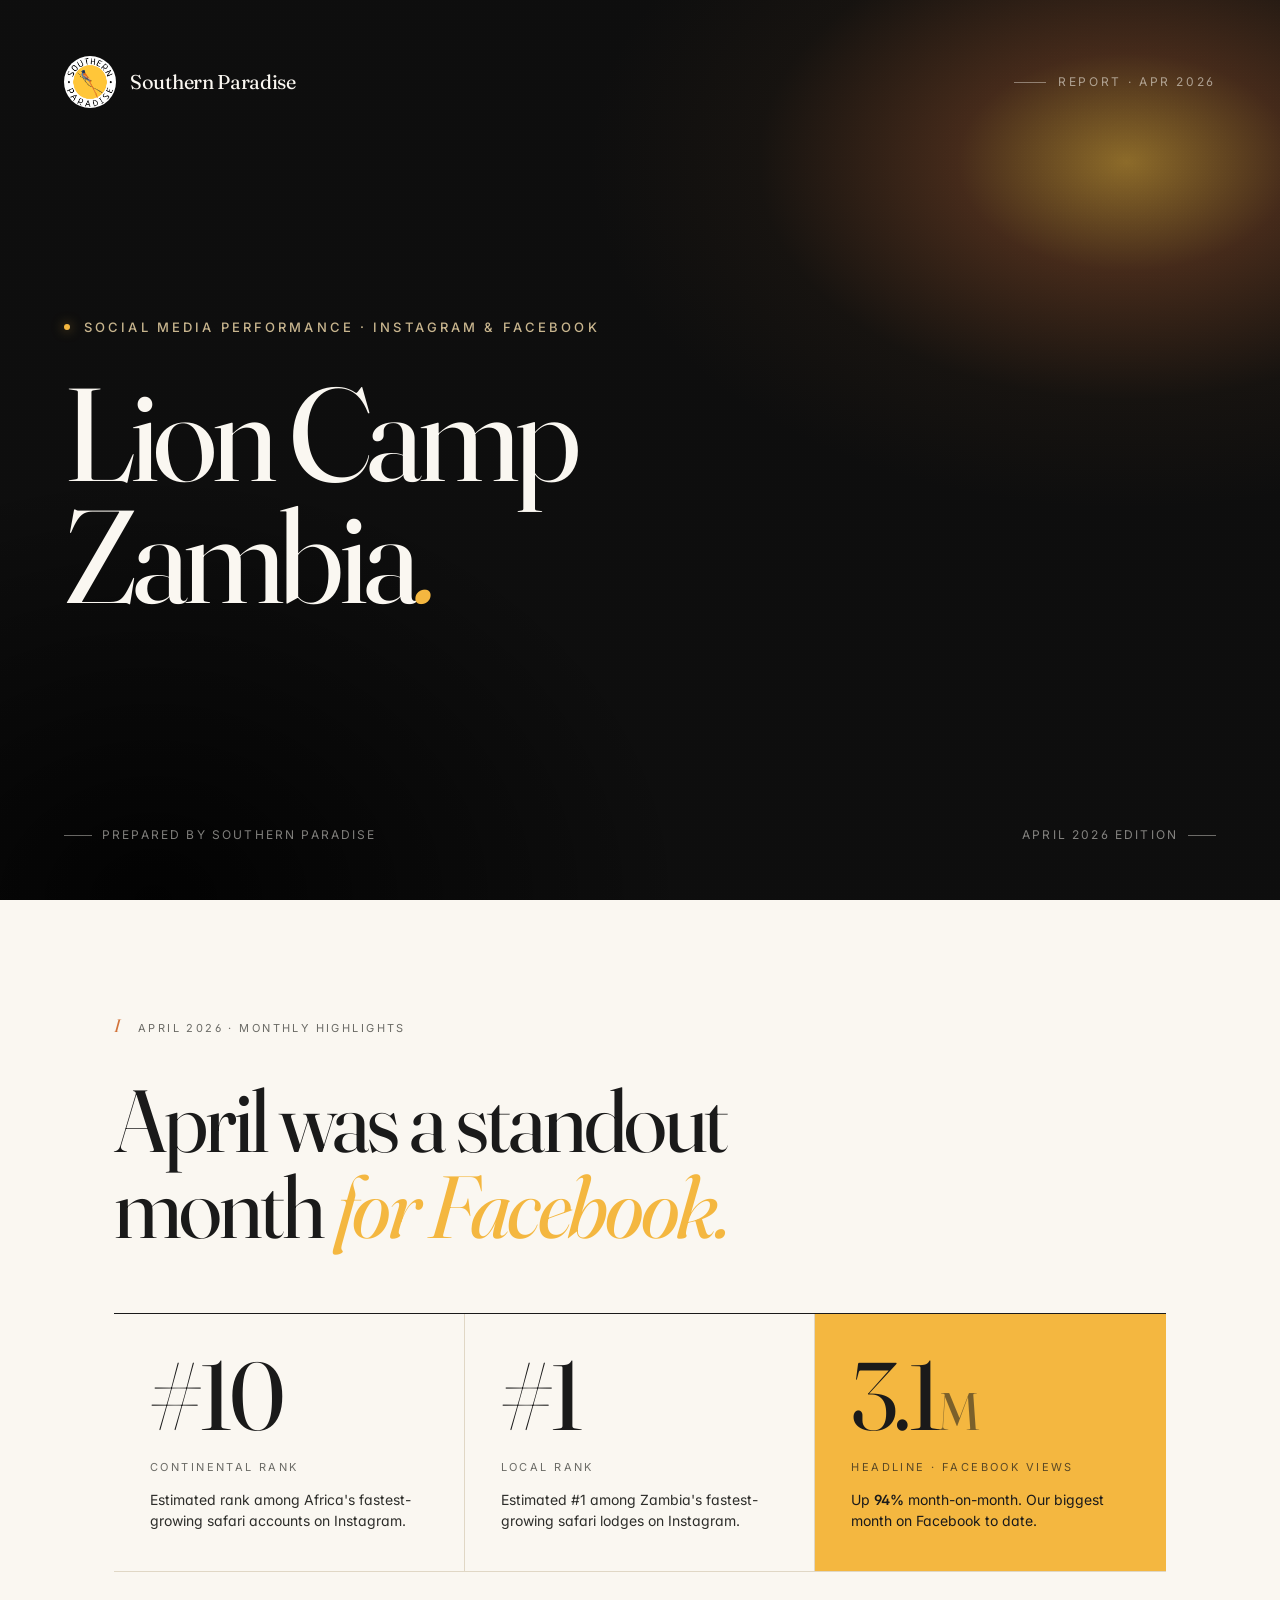
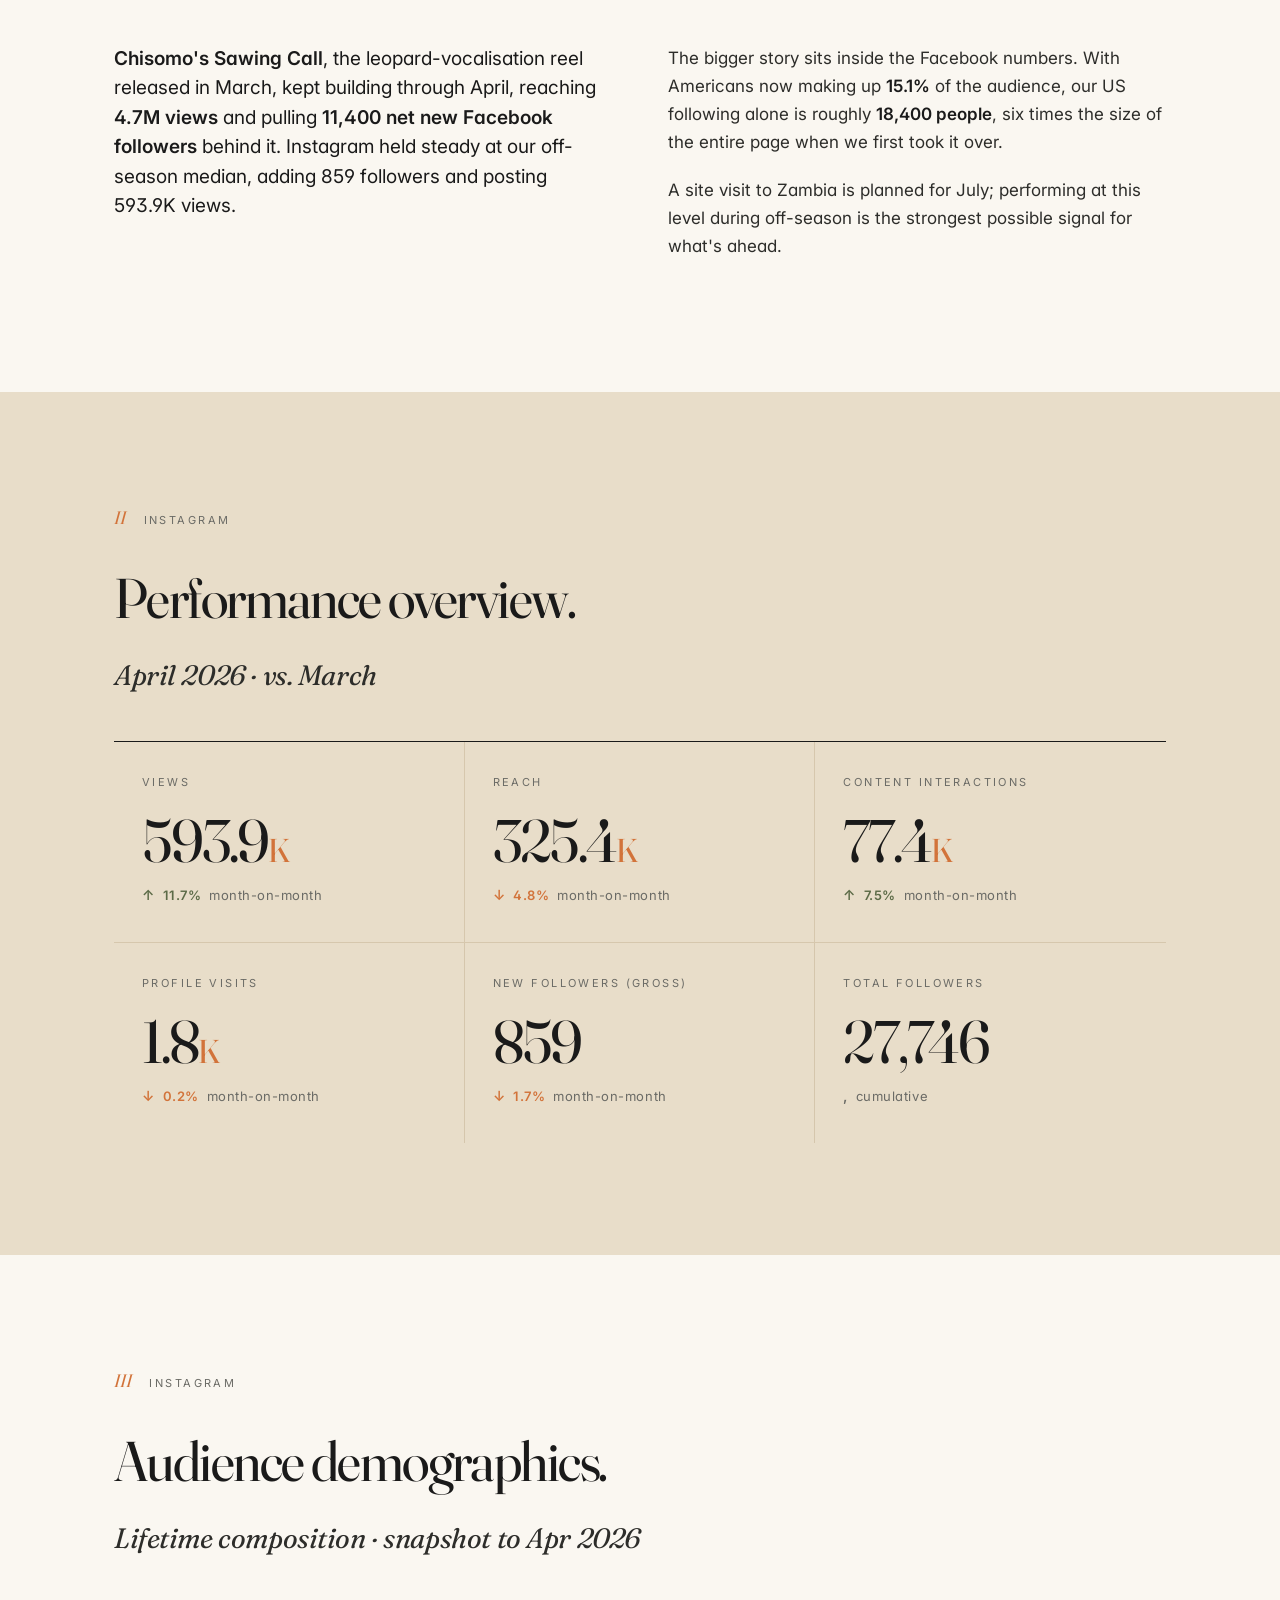
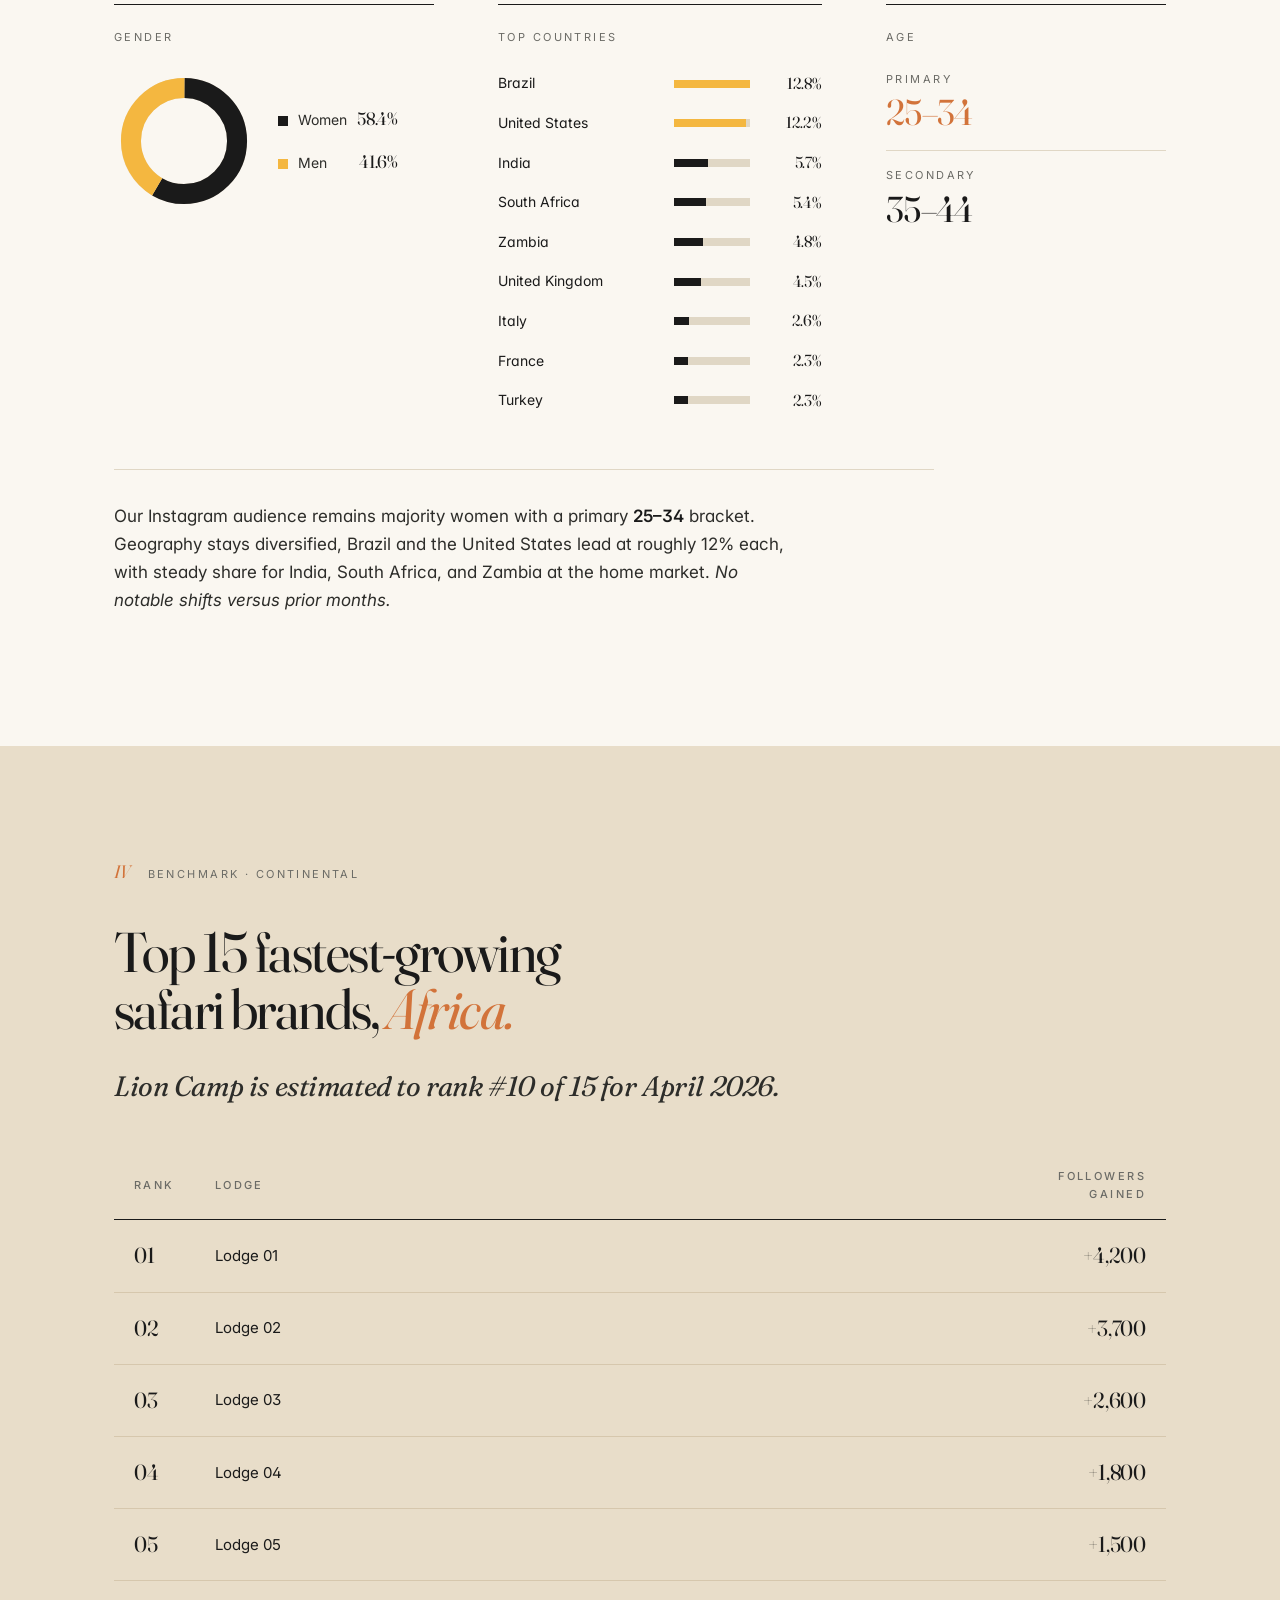
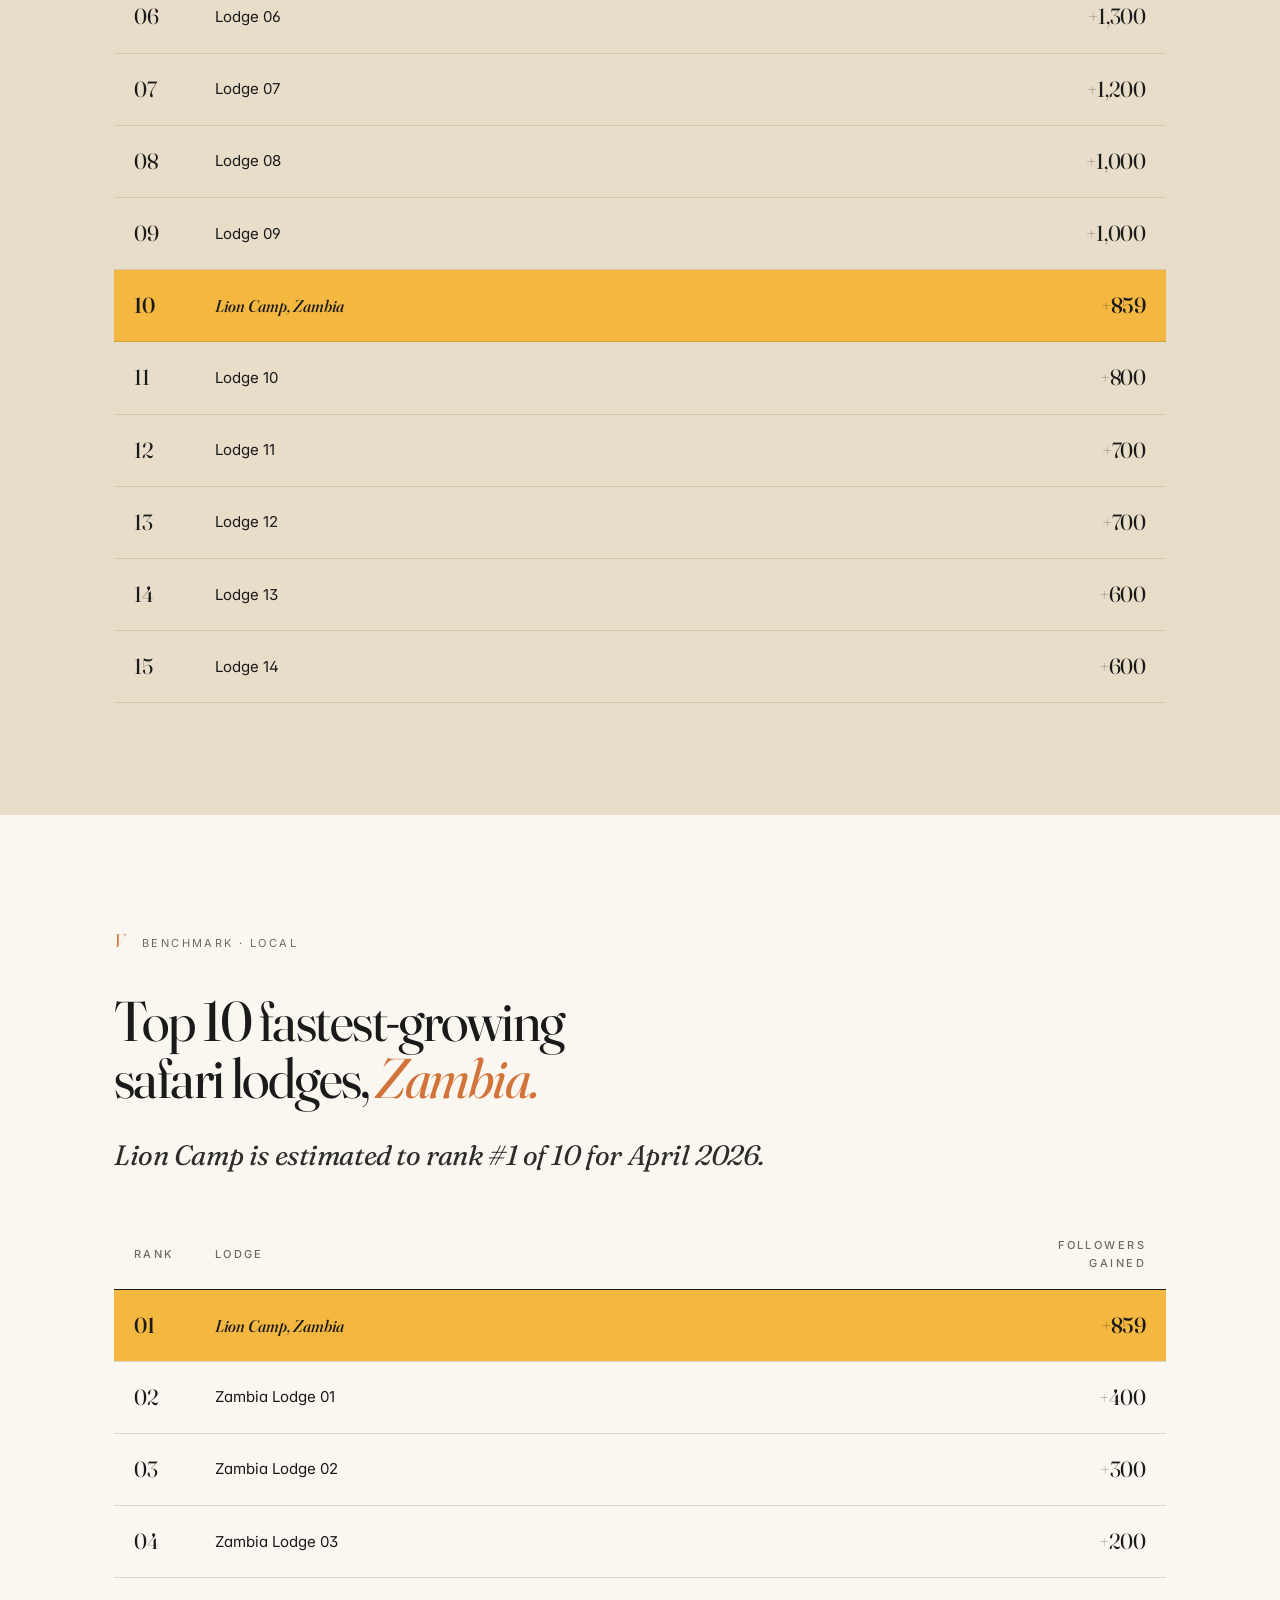
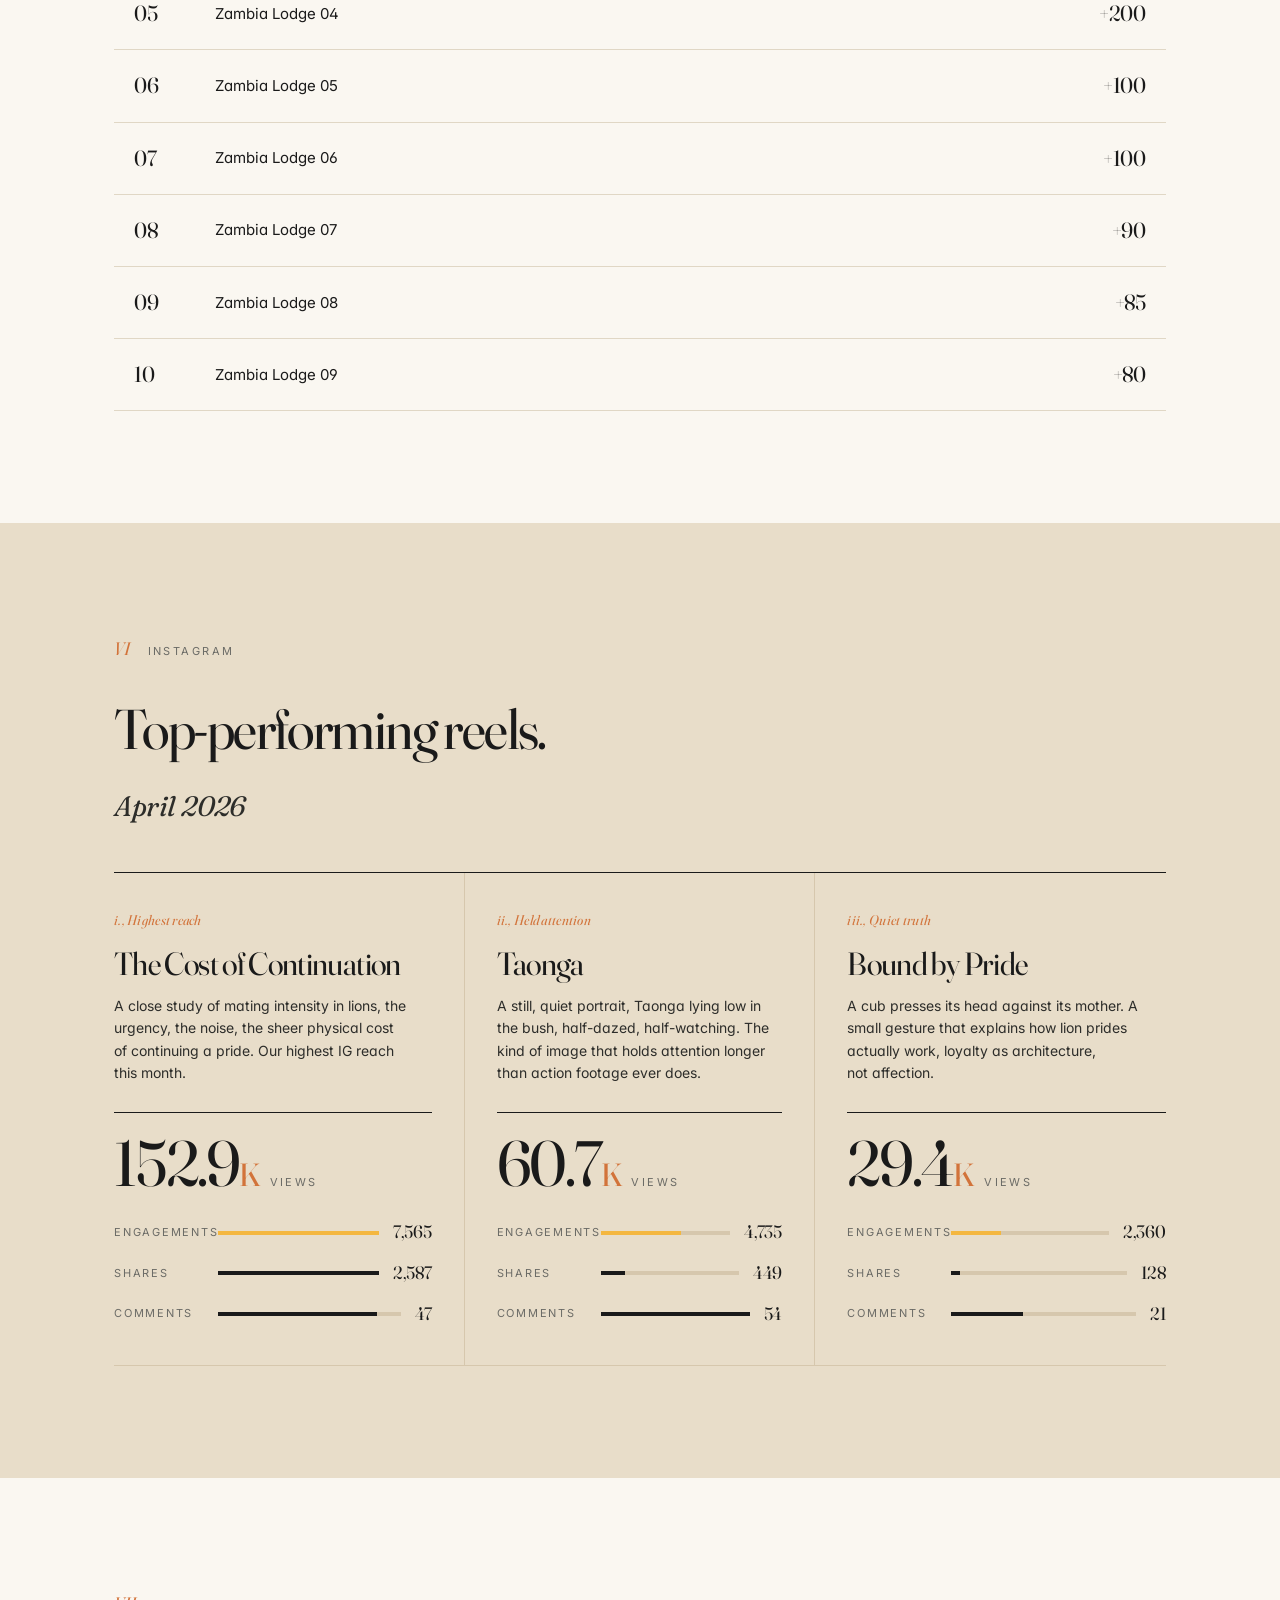
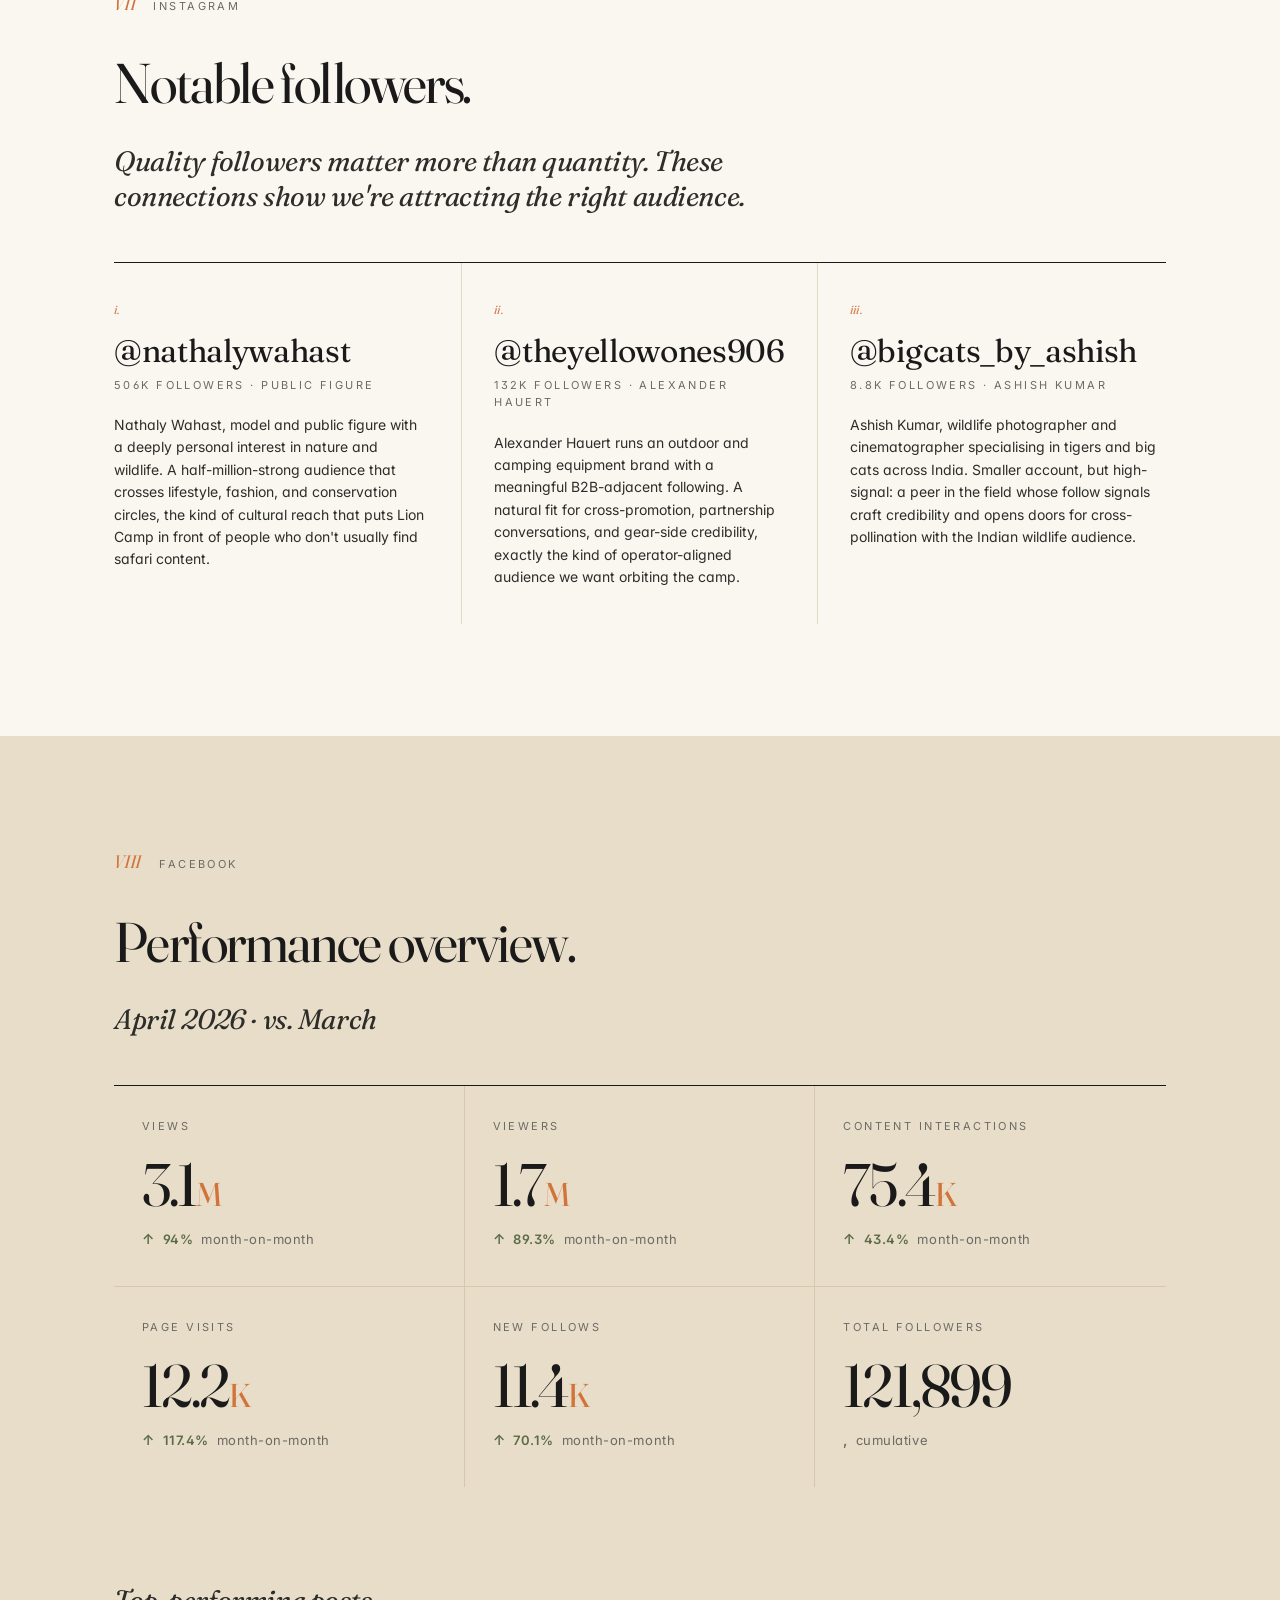
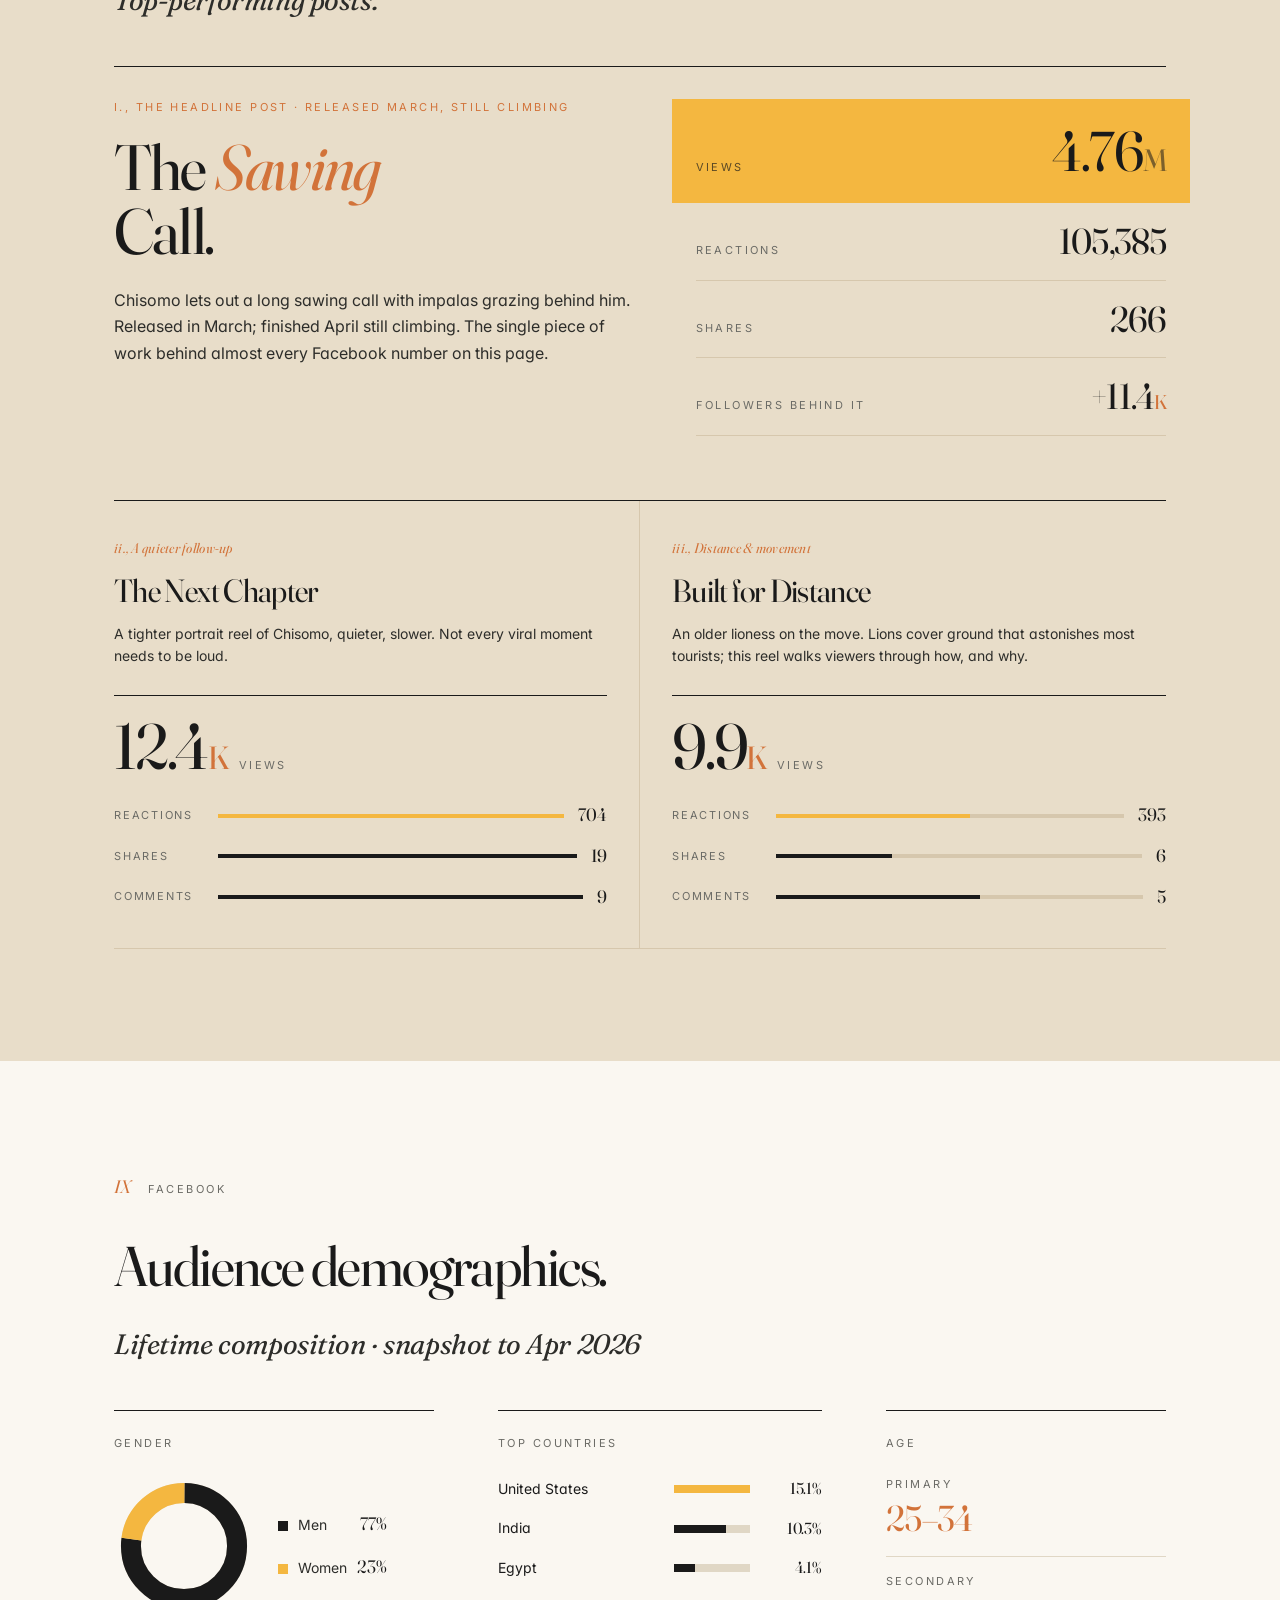
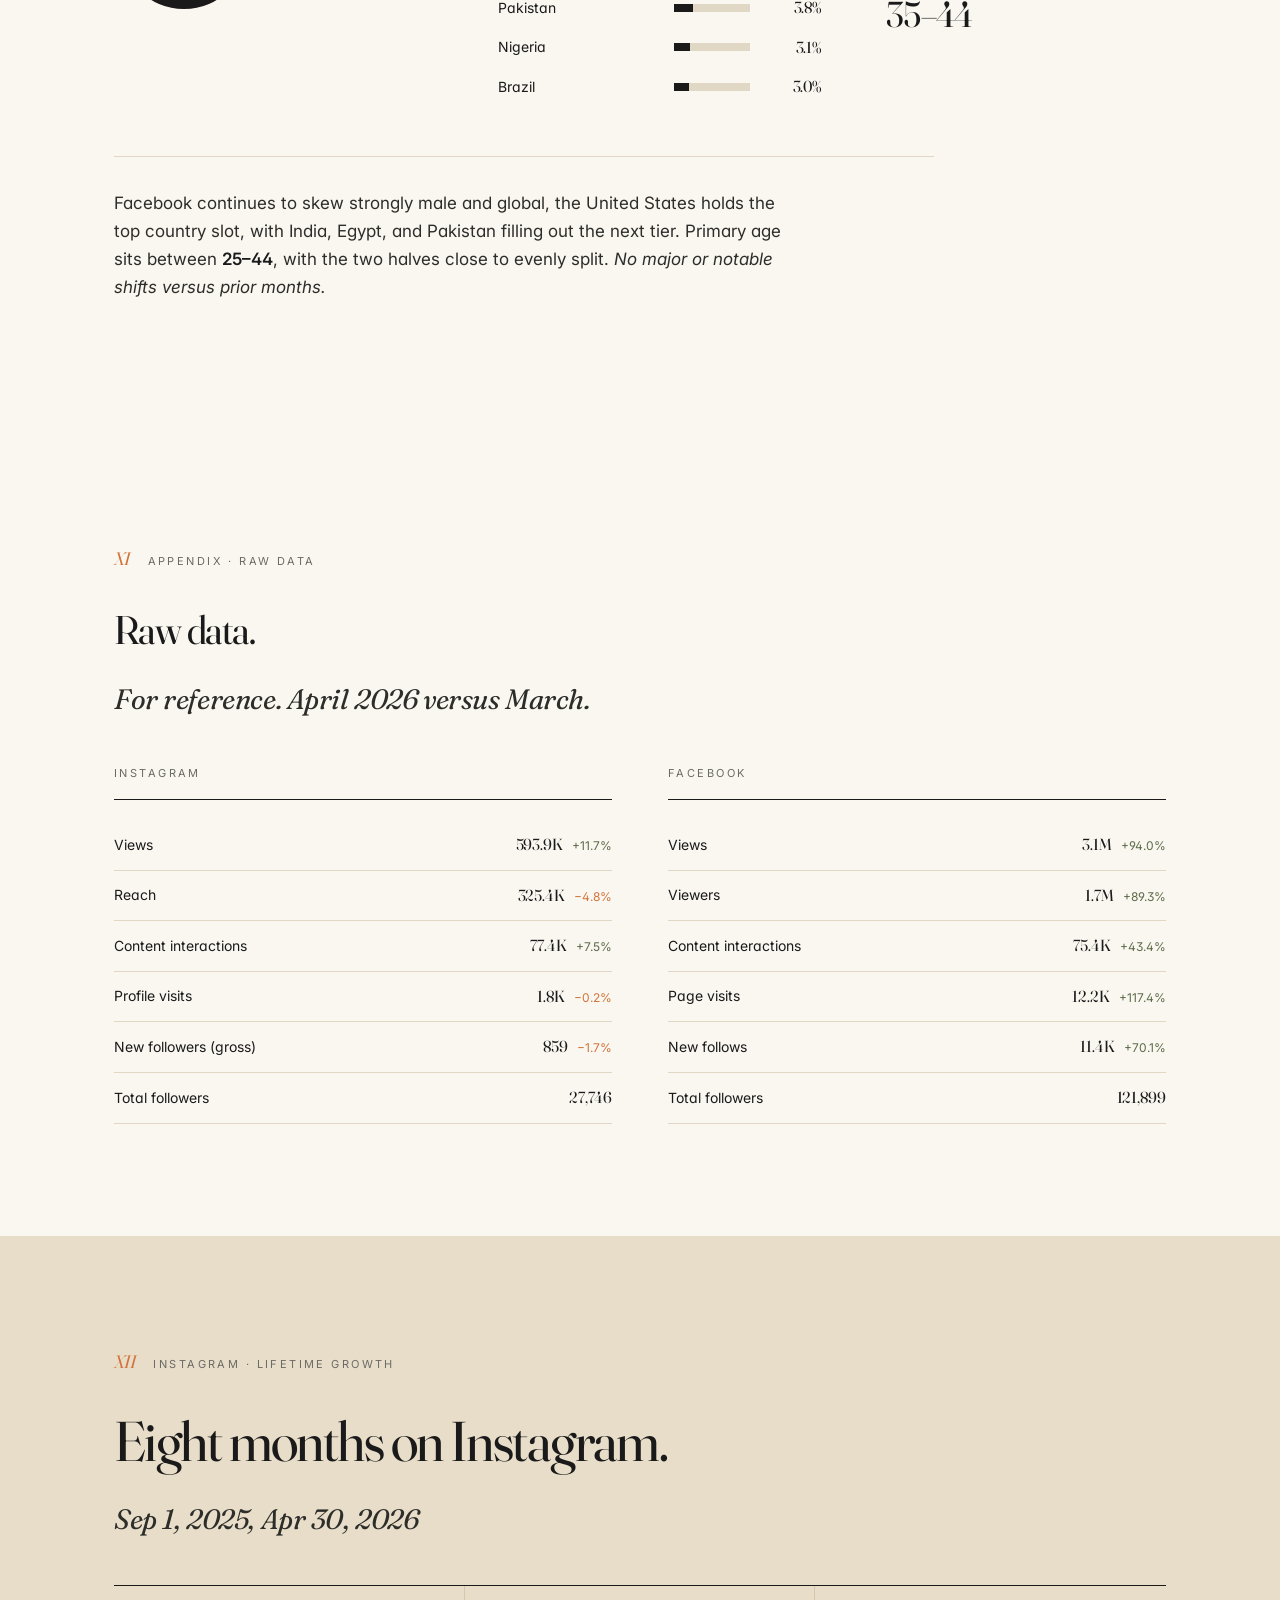
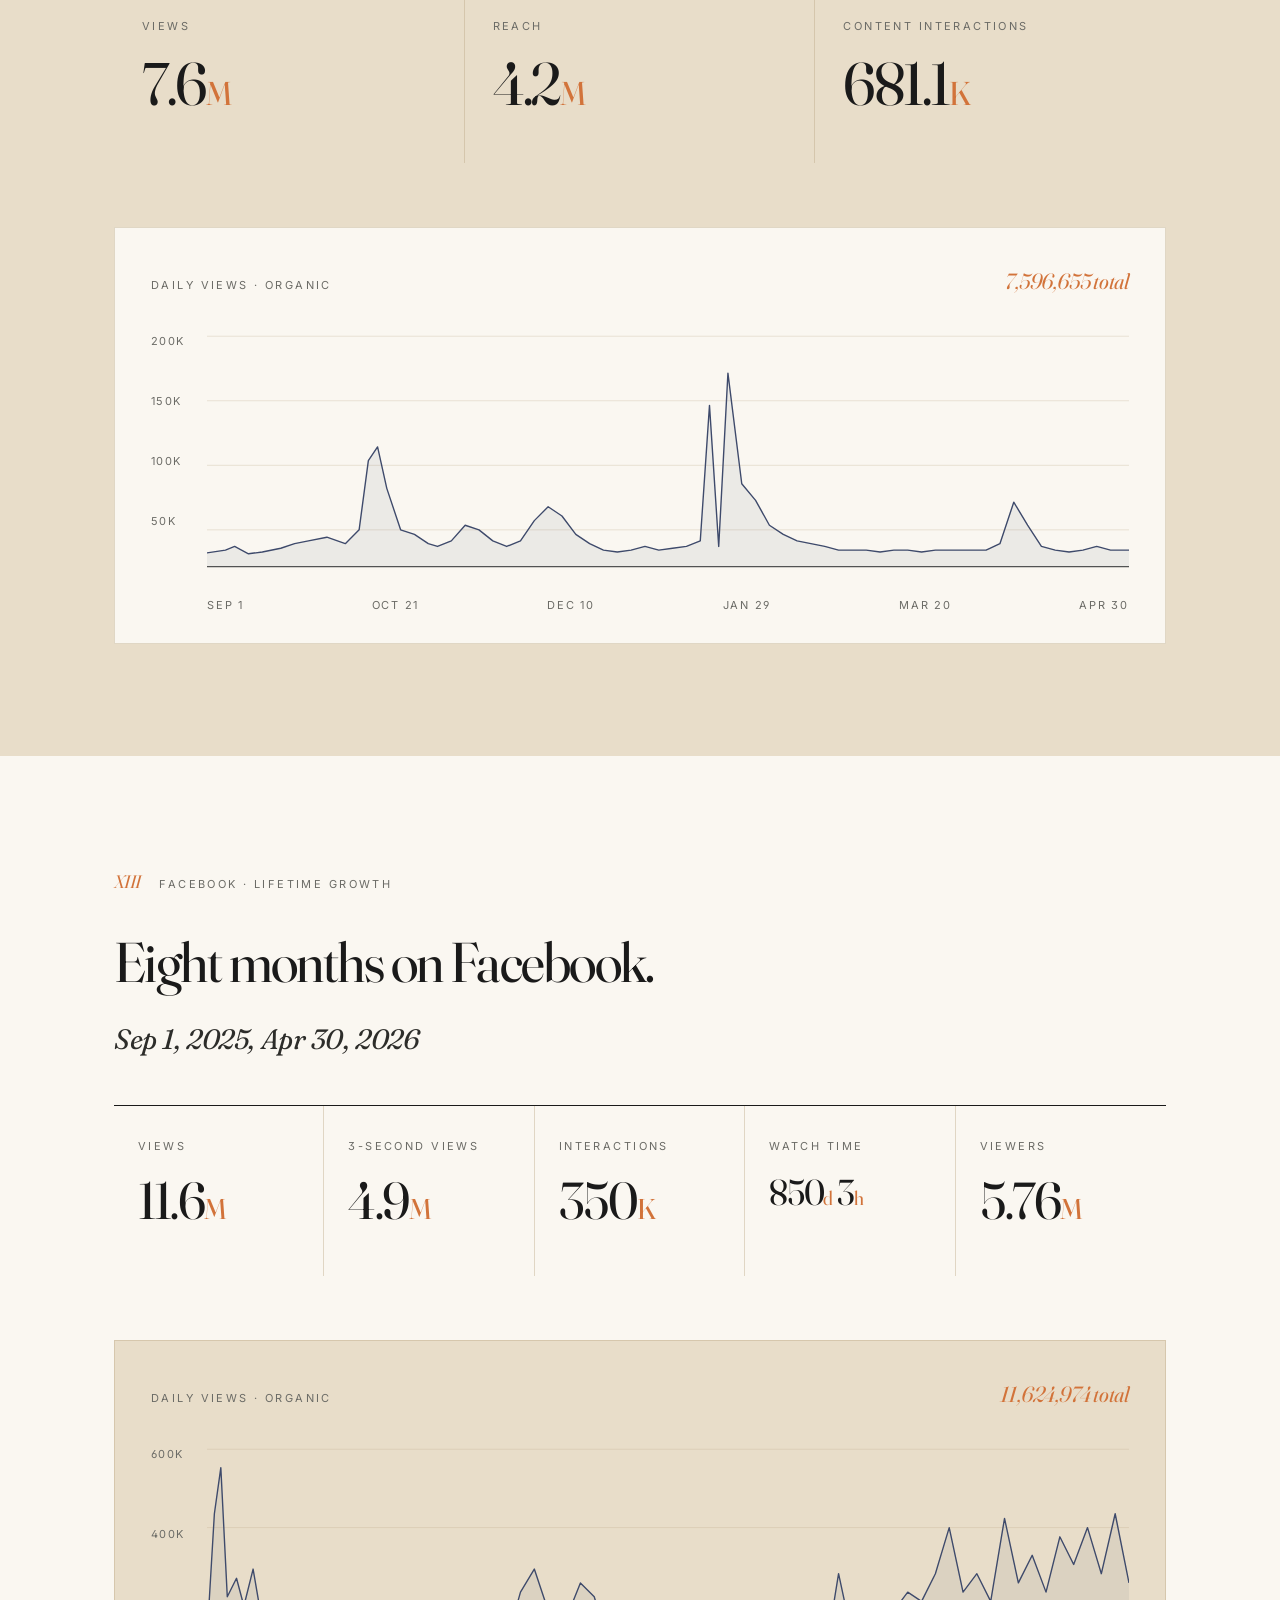
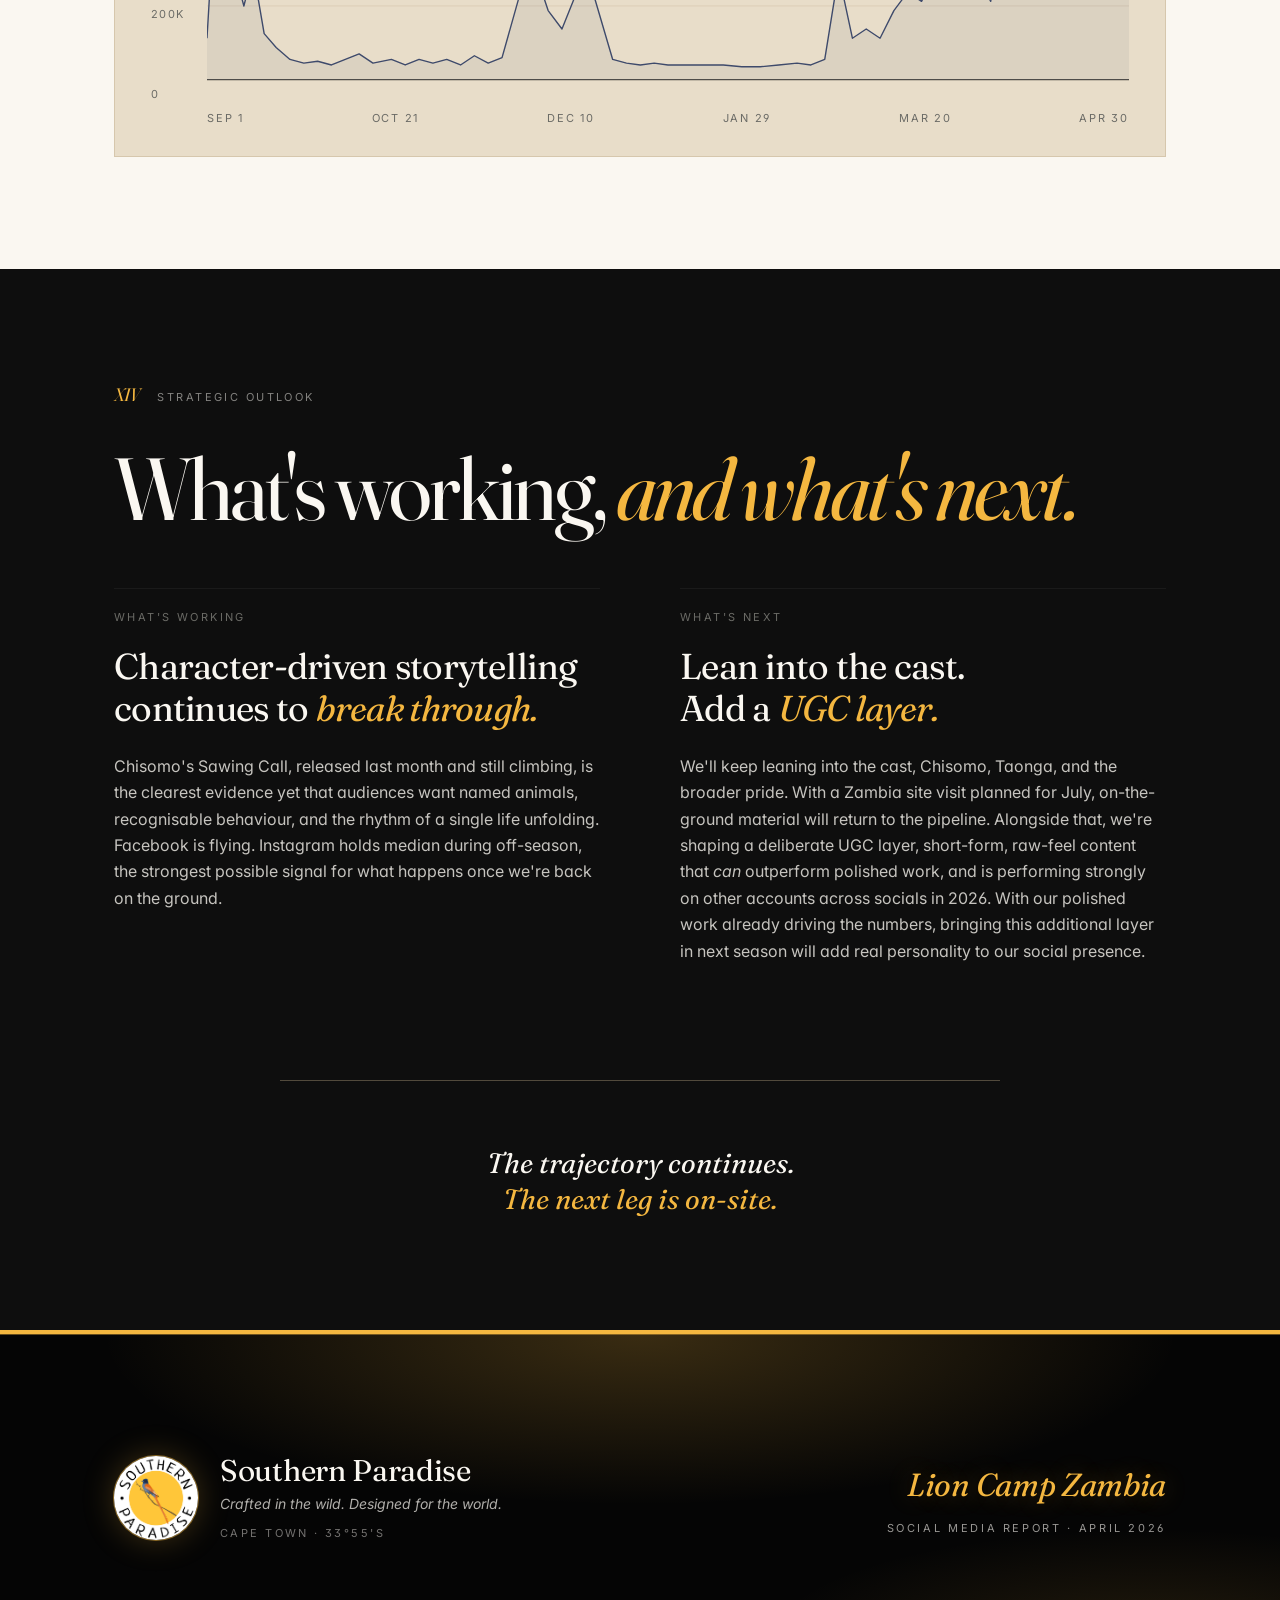
==== lion-camp/april-2026/index.html @ b829e48a "Add landing page and restructure for Vercel static deployment - New /index.html landing page using e" ====
<!DOCTYPE html>
<html lang="en">
<head>
<meta charset="utf-8" />
<meta name="viewport" content="width=device-width, initial-scale=1" />
<title>Lion Camp Zambia, April 2026 Social Media Report</title>
<link rel="stylesheet" href="colors_and_type.css" />
<style>
  /* ------------------------------------------------------------------
     Local report styles, extends colors_and_type.css
     ------------------------------------------------------------------ */
  html, body { background: var(--bone-white); }
  body {
    color: var(--fg);
    font-family: var(--sans-body);
    font-size: 16px;
    line-height: 1.6;
  }

  .report { width: 100%; }
  .section {
    width: 100%;
    padding: 112px 0;
    position: relative;
  }
  .section--bone { background: var(--bone-white); }
  .section--sand { background: var(--sand); }
  .section--dark {
    background: #0E0E0E;
    color: var(--bone-white);
  }
  .section--dark p,
  .section--dark .lede,
  .section--dark .stat-label,
  .section--dark .body-copy { color: rgba(250,247,241,0.78); }
  .section--dark h1, .section--dark h2, .section--dark h3, .section--dark h4 { color: var(--bone-white); }

  .container {
    max-width: 1180px;
    margin: 0 auto;
    padding: 0 64px;
  }
  .container--wide { max-width: 1340px; }
  .container--prose { max-width: 760px; }

  /* ---------- Eyebrow ---------- */
  .eyebrow-row {
    display: flex; align-items: center; gap: 14px;
    margin-bottom: 28px;
  }
  .eyebrow-row .dot {
    width: 6px; height: 6px; border-radius: 50%;
    background: var(--paradise-amber);
    box-shadow: 0 0 10px rgba(244,183,64,0.5);
    flex-shrink: 0;
  }
  .eyebrow-row .eyebrow {
    font-family: var(--sans-eyebrow);
    font-size: 12px; font-weight: 500;
    letter-spacing: 0.22em; text-transform: uppercase;
    color: var(--fg-muted);
  }
  .section--dark .eyebrow-row .eyebrow { color: #C8B58E; }
  .eyebrow-row .rule {
    flex: 1; height: 1px;
    background: var(--border-soft);
    max-width: 120px;
  }
  .section--dark .eyebrow-row .rule { background: rgba(250,247,241,0.18); }

  /* ---------- Headlines ---------- */
  h1.headline {
    font-family: var(--serif-display);
    font-size: 88px; line-height: 0.98;
    letter-spacing: -0.035em;
    font-weight: 400;
    font-variation-settings: "opsz" 144;
    margin: 0 0 32px;
    text-wrap: balance;
  }
  h1.headline em { font-style: italic; color: var(--paradise-amber); }

  h2.title {
    font-family: var(--serif-display);
    font-size: 56px; line-height: 1.02;
    letter-spacing: -0.028em;
    font-weight: 400;
    margin: 0 0 32px;
    text-wrap: balance;
    max-width: 920px;
  }
  h2.title em { font-style: italic; color: var(--bushveld-rust); }

  h3.subtitle {
    font-family: var(--serif-display);
    font-size: 28px; line-height: 1.25;
    letter-spacing: -0.015em;
    font-weight: 400;
    font-style: italic;
    color: var(--fg-soft);
    max-width: 720px;
    margin: 0 0 16px;
  }

  .lede {
    font-family: var(--sans-body);
    font-size: 19px; line-height: 1.55;
    color: var(--fg);
    max-width: 680px;
    margin: 0 0 24px;
    font-weight: 400;
  }
  .body-copy {
    font-size: 17px; line-height: 1.65;
    color: var(--fg-soft);
    max-width: 680px;
    margin: 0 0 20px;
  }
  .body-copy strong { color: var(--fg); font-weight: 600; }
  .section--dark .body-copy strong { color: var(--bone-white); }

  .meta-line {
    font-family: var(--sans-body);
    font-size: 13px;
    letter-spacing: 0.04em;
    color: var(--fg-muted);
    margin-bottom: 12px;
  }

  /* ============================================================
     CARD 1, COVER
     ============================================================ */
  .cover {
    min-height: 100vh;
    background: #0E0E0E;
    color: var(--bone-white);
    position: relative;
    overflow: hidden;
    display: flex; flex-direction: column;
    padding: 56px 64px;
  }
  .cover::before {
    content: ''; position: absolute; inset: 0;
    background:
      radial-gradient(ellipse 60% 55% at 88% 18%, rgba(244,183,64,0.55) 0%, rgba(210,115,58,0.28) 22%, rgba(94,61,31,0.10) 48%, rgba(14,14,14,0) 70%),
      radial-gradient(ellipse 70% 80% at 12% 100%, rgba(0,0,0,0.85) 0%, rgba(0,0,0,0) 60%);
    pointer-events: none;
  }
  .cover::after {
    content:''; position:absolute; inset:0;
    background-image: radial-gradient(rgba(255,255,255,0.035) 1px, transparent 1px);
    background-size: 3px 3px;
    mix-blend-mode: overlay;
    opacity: 0.5;
    pointer-events: none;
  }
  .cover > * { position: relative; z-index: 1; }
  .cover-top {
    display: flex; justify-content: space-between; align-items: center;
  }
  .logo-mark {
    display: flex; align-items: center; gap: 14px;
  }
  .logo-mark img {
    width: 52px; height: 52px; border-radius: 50%;
  }
  .logo-mark span {
    font-family: var(--serif-display);
    font-size: 20px; letter-spacing: -0.015em;
    color: var(--bone-white);
  }
  .cover-period {
    font-family: var(--sans-body);
    font-size: 12px; letter-spacing: 0.22em;
    text-transform: uppercase;
    color: rgba(250,247,241,0.55);
    display: flex; align-items: center; gap: 12px;
  }
  .cover-period .rule {
    width: 32px; height: 1px;
    background: rgba(250,247,241,0.4);
  }

  .cover-center {
    flex: 1;
    display: flex; flex-direction: column; justify-content: center;
    max-width: 1100px;
    margin-top: 48px;
  }
  .cover-eyebrow {
    font-family: var(--sans-eyebrow);
    font-size: 13px; font-weight: 500;
    letter-spacing: 0.24em; text-transform: uppercase;
    color: #C8B58E;
    display: flex; align-items: center; gap: 14px;
    margin-bottom: 36px;
  }
  .cover-eyebrow .dot {
    width: 6px; height: 6px; border-radius: 50%;
    background: var(--paradise-amber);
    box-shadow: 0 0 12px rgba(244,183,64,0.6);
  }
  .cover h1 {
    font-family: var(--serif-display);
    font-size: 132px; line-height: 0.92;
    letter-spacing: -0.04em;
    margin: 0; font-weight: 400;
    font-variation-settings: "opsz" 144;
    color: var(--bone-white);
  }
  .cover h1 em {
    font-style: italic; color: var(--paradise-amber);
  }
  .cover-tagline {
    font-family: var(--serif-display);
    font-style: italic;
    font-size: 26px;
    line-height: 1.35;
    color: rgba(250,247,241,0.78);
    margin-top: 36px;
    max-width: 720px;
    font-weight: 400;
  }
  .cover-bottom {
    display: flex; justify-content: space-between; align-items: flex-end;
    margin-top: 48px;
    font-family: var(--sans-body);
    font-size: 12px; letter-spacing: 0.18em;
    text-transform: uppercase;
    color: rgba(250,247,241,0.5);
  }
  .cover-bottom .rule {
    display:inline-block; width: 28px; height: 1px;
    background: rgba(250,247,241,0.4);
    margin-right: 10px; vertical-align: middle;
  }
  .cover-hero-note {
    position: absolute;
    right: 64px;
    bottom: 120px;
    max-width: 280px;
    font-family: var(--sans-body);
    font-size: 12px; letter-spacing: 0.04em;
    color: rgba(250,247,241,0.45);
    text-align: right;
    line-height: 1.5;
    z-index: 1;
  }
  .cover-hero-note .label {
    text-transform: uppercase; letter-spacing: 0.2em;
    font-size: 10px; color: rgba(244,183,64,0.85);
    display: block; margin-bottom: 6px;
  }

  /* ============================================================
     CARD 2, HIGHLIGHTS
     ============================================================ */
  .hl-grid {
    display: grid;
    grid-template-columns: repeat(3, 1fr);
    gap: 0;
    margin: 64px 0 72px;
    border-top: 1px solid var(--acacia-black);
    border-bottom: 1px solid var(--border-soft);
  }
  .hl-cell {
    padding: 36px 36px 40px;
    border-right: 1px solid var(--border-soft);
  }
  .hl-cell:last-child { border-right: 0; }
  .hl-cell.feature {
    background: var(--paradise-amber);
    color: var(--acacia-black);
  }
  .hl-cell .num {
    font-family: var(--serif-display);
    font-size: 96px; line-height: 0.95;
    letter-spacing: -0.04em;
    font-weight: 400;
    font-variation-settings: "opsz" 144;
    color: var(--acacia-black);
  }
  .hl-cell .num em {
    font-style: normal;
    font-size: 0.55em;
    color: var(--bushveld-rust);
  }
  .hl-cell.feature .num em { color: var(--acacia-black); opacity: 0.55; }
  .hl-cell .label {
    font-family: var(--sans-body);
    font-size: 11px;
    letter-spacing: 0.22em;
    text-transform: uppercase;
    color: var(--fg-muted);
    margin-top: 18px;
    margin-bottom: 12px;
  }
  .hl-cell.feature .label { color: rgba(26,26,26,0.7); }
  .hl-cell .desc {
    font-size: 14px;
    line-height: 1.5;
    color: var(--fg-soft);
    max-width: 280px;
    margin: 0;
  }
  .hl-cell.feature .desc { color: var(--acacia-black); }

  .narrative-grid {
    display: grid;
    grid-template-columns: 1fr 1fr;
    gap: 56px;
  }
  .narrative-grid .body-copy { max-width: 100%; }

  /* ============================================================
     METRIC CARDS (Cards 3 & 9)
     ============================================================ */
  .metric-grid {
    display: grid;
    grid-template-columns: repeat(3, 1fr);
    gap: 0;
    margin-top: 48px;
    border-top: 1px solid var(--acacia-black);
  }
  .metric-cell {
    padding: 32px 28px 36px;
    border-bottom: 1px solid var(--border-soft);
    border-right: 1px solid var(--border-soft);
  }
  .metric-cell:nth-child(3n) { border-right: 0; }
  .metric-cell:nth-last-child(-n+3) { border-bottom: 0; }
  .metric-label {
    font-family: var(--sans-body);
    font-size: 11px;
    letter-spacing: 0.22em;
    text-transform: uppercase;
    color: var(--fg-muted);
    margin-bottom: 18px;
  }
  .metric-value {
    font-family: var(--serif-display);
    font-size: 60px; line-height: 1;
    letter-spacing: -0.035em;
    font-weight: 400;
    font-variation-settings: "opsz" 144;
    color: var(--acacia-black);
    margin-bottom: 14px;
  }
  .metric-value em {
    font-style: normal;
    font-size: 0.55em;
    color: var(--bushveld-rust);
  }
  .metric-mom {
    font-family: var(--sans-body);
    font-size: 13px;
    letter-spacing: 0.04em;
    color: var(--fg-muted);
    display: flex; align-items: center; gap: 8px;
  }
  .metric-mom .arrow {
    font-family: var(--sans-body);
    font-size: 14px;
    font-weight: 600;
  }
  .metric-mom.up .arrow { color: var(--bushveld-green); }
  .metric-mom.down .arrow { color: var(--bushveld-rust); }
  .metric-mom.flat .arrow { color: var(--fg-muted); }
  .metric-mom strong { font-weight: 600; }
  .metric-mom.up strong { color: var(--bushveld-green); }
  .metric-mom.down strong { color: var(--bushveld-rust); }

  /* ============================================================
     DEMOGRAPHICS (Cards 4 & 10)
     ============================================================ */
  .demo-grid {
    display: grid;
    grid-template-columns: 320px 1fr 280px;
    gap: 64px;
    margin-top: 48px;
    align-items: start;
  }
  .demo-block {
    border-top: 1px solid var(--acacia-black);
    padding-top: 24px;
  }
  .demo-heading {
    font-family: var(--sans-body);
    font-size: 11px;
    letter-spacing: 0.22em;
    text-transform: uppercase;
    color: var(--fg-muted);
    margin-bottom: 24px;
  }

  /* Donut */
  .donut-wrap {
    display: flex; align-items: center; gap: 24px;
  }
  .donut {
    width: 140px; height: 140px;
    flex-shrink: 0;
  }
  .donut-legend {
    display: flex; flex-direction: column; gap: 14px;
    font-family: var(--sans-body);
    font-size: 14px;
  }
  .donut-legend .item {
    display: flex; align-items: baseline; gap: 10px;
  }
  .donut-legend .swatch {
    width: 10px; height: 10px;
    flex-shrink: 0;
    transform: translateY(1px);
  }
  .donut-legend .name {
    color: var(--fg-soft);
    flex: 1;
  }
  .donut-legend .pct {
    font-family: var(--serif-display);
    font-size: 18px;
    font-variation-settings: "opsz" 100;
    color: var(--acacia-black);
    letter-spacing: -0.01em;
  }

  /* Country bars */
  .bar-list {
    display: flex; flex-direction: column;
    gap: 14px;
  }
  .bar-row {
    display: grid;
    grid-template-columns: 160px 1fr 56px;
    gap: 16px;
    align-items: center;
    font-family: var(--sans-body);
    font-size: 14px;
  }
  .bar-row .country { color: var(--fg); }
  .bar-row .bar-track {
    height: 8px;
    background: var(--border-soft);
    position: relative;
  }
  .bar-row .bar-fill {
    height: 100%;
    background: var(--acacia-black);
  }
  .bar-row .bar-fill.amber { background: var(--paradise-amber); }
  .bar-row .pct {
    text-align: right;
    font-family: var(--serif-display);
    font-size: 16px;
    font-variation-settings: "opsz" 100;
    letter-spacing: -0.01em;
    color: var(--acacia-black);
  }

  /* Age callout */
  .age-callout {
    display: flex; flex-direction: column; gap: 20px;
  }
  .age-row {
    border-top: 1px solid var(--border-soft);
    padding-top: 16px;
  }
  .age-row:first-child { border-top: 0; padding-top: 0; }
  .age-row .label {
    font-family: var(--sans-body);
    font-size: 11px;
    letter-spacing: 0.22em;
    text-transform: uppercase;
    color: var(--fg-muted);
    margin-bottom: 6px;
  }
  .age-row .range {
    font-family: var(--serif-display);
    font-size: 36px; line-height: 1;
    letter-spacing: -0.02em;
    color: var(--acacia-black);
    font-variation-settings: "opsz" 144;
  }
  .age-row.primary .range { color: var(--bushveld-rust); }

  .demo-narrative {
    margin-top: 56px;
    border-top: 1px solid var(--border-soft);
    padding-top: 32px;
    max-width: 820px;
  }

  /* ============================================================
     BENCHMARK TABLES (Cards 5 & 6)
     ============================================================ */
  .bench-table {
    width: 100%;
    border-collapse: collapse;
    margin-top: 48px;
    font-family: var(--sans-body);
    font-size: 15px;
  }
  .bench-table thead th {
    text-align: left;
    font-family: var(--sans-body);
    font-size: 11px;
    font-weight: 500;
    letter-spacing: 0.22em;
    text-transform: uppercase;
    color: var(--fg-muted);
    padding: 16px 20px;
    border-bottom: 1px solid var(--acacia-black);
  }
  .bench-table thead th.right { text-align: right; }
  .bench-table tbody td {
    padding: 18px 20px;
    border-bottom: 1px solid var(--border-soft);
    color: var(--fg-soft);
    vertical-align: middle;
  }
  .bench-table .rank {
    font-family: var(--serif-display);
    font-size: 22px;
    font-variation-settings: "opsz" 100;
    letter-spacing: -0.01em;
    color: var(--acacia-black);
    width: 60px;
  }
  .bench-table .lodge {
    color: var(--fg);
    font-weight: 400;
  }
  .bench-table .gain {
    text-align: right;
    font-family: var(--serif-display);
    font-size: 22px;
    font-variation-settings: "opsz" 100;
    letter-spacing: -0.01em;
    color: var(--acacia-black);
    width: 180px;
  }
  .bench-table tr.highlight {
    background: var(--paradise-amber);
  }
  .bench-table tr.highlight td {
    color: var(--acacia-black);
    border-bottom-color: rgba(26,26,26,0.15);
  }
  .bench-table tr.highlight .rank,
  .bench-table tr.highlight .lodge,
  .bench-table tr.highlight .gain {
    color: var(--acacia-black);
    font-weight: 500;
  }
  .bench-table tr.highlight .lodge {
    font-family: var(--serif-display);
    font-size: 17px;
    font-style: italic;
    font-variation-settings: "opsz" 100;
  }

  /* ============================================================
     TOP REELS / POSTS (Cards 7 & 9), data-forward, no thumbnails
     ============================================================ */
  .reels-grid {
    display: grid;
    grid-template-columns: repeat(3, 1fr);
    gap: 0;
    margin-top: 48px;
    border-top: 1px solid var(--acacia-black);
  }
  .reel-card {
    display: flex; flex-direction: column;
    padding: 36px 32px 36px 0;
    border-right: 1px solid var(--border-soft);
    border-bottom: 1px solid var(--border-soft);
  }
  .reel-card:not(:first-child) { padding-left: 32px; }
  .reel-card:last-child { border-right: 0; padding-right: 0; }
  .reel-rank-num {
    font-family: var(--serif-display);
    font-style: italic;
    font-size: 14px;
    color: var(--bushveld-rust);
    letter-spacing: 0.02em;
    margin-bottom: 14px;
    font-variation-settings: "opsz" 100;
  }
  .reel-title {
    font-family: var(--serif-display);
    font-size: 32px;
    line-height: 1.1;
    letter-spacing: -0.02em;
    margin: 0 0 14px;
    color: var(--acacia-black);
    font-weight: 400;
    font-variation-settings: "opsz" 144;
  }
  .reel-desc {
    font-size: 14px;
    line-height: 1.6;
    color: var(--fg-soft);
    margin: 0 0 28px;
    max-width: none;
  }
  /* Hero stat, the views number */
  .reel-hero {
    display: flex; align-items: baseline; gap: 12px;
    border-top: 1px solid var(--acacia-black);
    padding-top: 20px;
    margin-bottom: 24px;
  }
  .reel-hero .v {
    font-family: var(--serif-display);
    font-size: 64px;
    line-height: 0.95;
    letter-spacing: -0.035em;
    color: var(--acacia-black);
    font-variation-settings: "opsz" 144;
    font-weight: 400;
  }
  .reel-hero .v em {
    font-style: normal;
    font-size: 0.5em;
    color: var(--bushveld-rust);
  }
  .reel-hero .l {
    font-family: var(--sans-body);
    font-size: 11px;
    letter-spacing: 0.22em;
    text-transform: uppercase;
    color: var(--fg-muted);
  }
  /* Bar list, engagements / shares / comments as proportional bars */
  .reel-bars {
    display: flex; flex-direction: column; gap: 12px;
    margin-top: auto;
  }
  .reel-bar {
    display: grid;
    grid-template-columns: 90px 1fr auto;
    align-items: center;
    gap: 14px;
    font-family: var(--sans-body);
    font-size: 11px;
    letter-spacing: 0.16em;
    text-transform: uppercase;
  }
  .reel-bar .label { color: var(--fg-muted); }
  .reel-bar .track {
    height: 4px;
    background: var(--border-soft);
    position: relative;
  }
  .reel-bar .fill {
    height: 100%;
    background: var(--acacia-black);
  }
  .reel-bar.accent .fill { background: var(--paradise-amber); }
  .reel-bar .num {
    font-family: var(--serif-display);
    font-size: 18px;
    color: var(--acacia-black);
    font-variation-settings: "opsz" 100;
    letter-spacing: -0.005em;
    text-transform: none;
    font-weight: 400;
  }

  /* Featured post, single full-width data card (no thumb) */
  .reel-feature-data {
    margin-top: 48px;
    margin-bottom: 64px;
    border-top: 1px solid var(--acacia-black);
    padding-top: 32px;
    display: grid;
    grid-template-columns: 1.1fr 1fr;
    gap: 64px;
    align-items: start;
  }
  .reel-feature-data .feature-eyebrow {
    font-family: var(--sans-body);
    font-size: 11px;
    letter-spacing: 0.22em;
    text-transform: uppercase;
    color: var(--bushveld-rust);
    margin-bottom: 18px;
  }
  .reel-feature-data h3 {
    font-family: var(--serif-display);
    font-size: 64px;
    line-height: 1;
    letter-spacing: -0.03em;
    color: var(--acacia-black);
    margin: 0 0 24px;
    font-weight: 400;
    font-variation-settings: "opsz" 144;
  }
  .reel-feature-data h3 em { font-style: italic; color: var(--bushveld-rust); }
  .reel-feature-data .feature-body p { max-width: 540px; font-size: 16px; }

  /* Featured stats column, large vertical hierarchy */
  .feature-data-col {
    display: flex; flex-direction: column; gap: 0;
  }
  .feature-data-row {
    display: grid;
    grid-template-columns: 1fr auto;
    align-items: baseline;
    gap: 24px;
    padding: 20px 0;
    border-bottom: 1px solid var(--border-soft);
  }
  .feature-data-row:first-child { padding-top: 0; }
  .feature-data-row.hero {
    background: var(--paradise-amber);
    margin: 0 -24px;
    padding: 24px 24px;
    border: 0;
  }
  .feature-data-row .l {
    font-family: var(--sans-body);
    font-size: 11px;
    letter-spacing: 0.22em;
    text-transform: uppercase;
    color: var(--fg-muted);
  }
  .feature-data-row.hero .l { color: rgba(26,26,26,0.7); }
  .feature-data-row .v {
    font-family: var(--serif-display);
    font-size: 36px;
    line-height: 1;
    letter-spacing: -0.025em;
    color: var(--acacia-black);
    font-variation-settings: "opsz" 144;
    font-weight: 400;
  }
  .feature-data-row.hero .v {
    font-size: 56px;
    color: var(--acacia-black);
  }
  .feature-data-row .v em {
    font-style: normal;
    font-size: 0.55em;
    color: var(--bushveld-rust);
  }
  .feature-data-row.hero .v em { color: rgba(26,26,26,0.55); }

  /* (legacy reel-feature class, repurposed below as needed) */

  /* ============================================================
     NOTABLE FOLLOWERS (Card 8)
     ============================================================ */
  .notable-grid {
    display: grid;
    grid-template-columns: repeat(3, 1fr);
    gap: 0;
    margin-top: 48px;
    border-top: 1px solid var(--acacia-black);
  }
  .notable-cell {
    padding: 36px 32px 36px 0;
    border-right: 1px solid var(--border-soft);
    padding-right: 32px;
  }
  .notable-cell:not(:first-child) { padding-left: 32px; }
  .notable-cell:last-child { border-right: 0; padding-right: 0; }
  .notable-num {
    font-family: var(--serif-display);
    font-size: 13px;
    font-style: italic;
    font-variation-settings: "opsz" 100;
    color: var(--bushveld-rust);
    letter-spacing: 0.02em;
    margin-bottom: 14px;
  }
  .notable-handle {
    font-family: var(--serif-display);
    font-size: 32px;
    line-height: 1.1;
    color: var(--acacia-black);
    margin-bottom: 8px;
    letter-spacing: -0.01em;
    font-weight: 400;
  }
  .notable-followers {
    font-family: var(--sans-body);
    font-size: 11px;
    letter-spacing: 0.22em;
    text-transform: uppercase;
    color: var(--fg-muted);
    margin-bottom: 20px;
  }
  .notable-note {
    font-size: 14px;
    line-height: 1.6;
    color: var(--fg-soft);
    margin: 0;
  }
  .notable-placeholder-bar {
    display: inline-block;
    background: var(--border-soft);
    height: 12px;
    border-radius: 1px;
    vertical-align: middle;
  }
  .notable-cell.placeholder .notable-handle,
  .notable-cell.placeholder .notable-followers,
  .notable-cell.placeholder .notable-note {
    color: var(--stone);
    opacity: 0.55;
  }
  .notable-footnote {
    margin-top: 32px;
    font-family: var(--sans-body);
    font-size: 12px;
    letter-spacing: 0.04em;
    color: var(--fg-muted);
    font-style: italic;
  }

  /* ============================================================
     STRATEGIC OUTLOOK (Card 11)
     ============================================================ */
  .outlook-grid {
    display: grid;
    grid-template-columns: 1fr 1fr;
    gap: 80px;
    margin-top: 56px;
  }
  .outlook-block .outlook-label {
    font-family: var(--sans-body);
    font-size: 11px;
    letter-spacing: 0.22em;
    text-transform: uppercase;
    color: var(--fg-muted);
    margin-bottom: 20px;
    border-top: 1px solid var(--acacia-black);
    padding-top: 20px;
  }
  .outlook-block h4 {
    font-family: var(--serif-display);
    font-size: 36px;
    line-height: 1.15;
    margin: 0 0 24px;
    letter-spacing: -0.02em;
    color: var(--bone-white);
    font-weight: 400;
  }
  .section--dark .outlook-block h4 { color: var(--bone-white); }
  .outlook-block h4 em { font-style: italic; color: var(--paradise-amber); }
  .outlook-close { color: var(--bone-white); }
  .section--dark .outlook-close { color: var(--bone-white); }
  .section--dark .outlook-close em { color: var(--paradise-amber); font-style: italic; }
  .outlook-block .body-copy { font-size: 16px; max-width: 100%; }
  .outlook-close {
    font-family: var(--serif-display);
    font-style: italic;
    font-size: 28px;
    line-height: 1.3;
    color: var(--acacia-black);
    text-align: center;
    margin: 96px auto 0;
    max-width: 720px;
    padding-top: 64px;
    border-top: 1px solid var(--border-soft);
    font-weight: 400;
  }
  .outlook-close em { color: var(--paradise-amber); font-style: normal; }

  /* ============================================================
     APPENDIX
     ============================================================ */
  .appendix-grid {
    display: grid;
    grid-template-columns: 1fr 1fr;
    gap: 56px;
    margin-top: 48px;
  }
  .appendix-block .appendix-label {
    font-family: var(--sans-body);
    font-size: 11px;
    letter-spacing: 0.22em;
    text-transform: uppercase;
    color: var(--fg-muted);
    margin-bottom: 20px;
    padding-bottom: 16px;
    border-bottom: 1px solid var(--acacia-black);
  }
  .appendix-table {
    width: 100%;
    border-collapse: collapse;
    font-family: var(--sans-body);
    font-size: 14px;
  }
  .appendix-table td {
    padding: 12px 0;
    border-bottom: 1px solid var(--border-soft);
    color: var(--fg-soft);
  }
  .appendix-table td:first-child { color: var(--fg); }
  .appendix-table td:last-child {
    text-align: right;
    font-family: var(--serif-display);
    font-variation-settings: "opsz" 100;
    color: var(--acacia-black);
    font-size: 16px;
    letter-spacing: -0.005em;
  }
  .appendix-table .mom {
    font-family: var(--sans-body);
    font-size: 12px;
    color: var(--fg-muted);
    margin-left: 6px;
    font-variation-settings: normal;
    letter-spacing: 0;
  }
  .appendix-table .mom.up { color: var(--bushveld-green); }
  .appendix-table .mom.down { color: var(--bushveld-rust); }

  /* ============================================================
     FOOTER
     ============================================================ */
  .report-footer {
    background: #050505;
    color: rgba(250,247,241,0.85);
    padding: 120px 0 96px;
    position: relative;
    border-top: 4px solid var(--paradise-amber);
    box-shadow: inset 0 1px 0 rgba(244,183,64,0.4);
  }
  .report-footer::before {
    content: ''; position: absolute; inset: 0;
    background:
      radial-gradient(ellipse 60% 80% at 50% 0%, rgba(244,183,64,0.22) 0%, rgba(5,5,5,0) 70%),
      radial-gradient(ellipse 50% 60% at 90% 100%, rgba(244,183,64,0.12) 0%, rgba(5,5,5,0) 60%);
    pointer-events: none;
  }
  .report-footer .container {
    position: relative;
    display: flex; justify-content: space-between; align-items: center;
    flex-wrap: wrap;
    gap: 32px;
  }
  .footer-mark { display: flex; align-items: center; gap: 22px; }
  .footer-mark img {
    width: 84px; height: 84px; border-radius: 50%;
    box-shadow: 0 0 0 1px rgba(244,183,64,0.5), 0 0 32px rgba(244,183,64,0.25);
  }
  .footer-mark .name {
    font-family: var(--serif-display);
    font-size: 30px;
    line-height: 1.1;
    color: var(--bone-white);
    margin-bottom: 6px;
    letter-spacing: -0.01em;
  }
  .footer-mark .tag {
    font-family: var(--sans-body);
    font-style: italic;
    font-size: 14px;
    color: rgba(250,247,241,0.7);
  }
  .footer-period {
    font-family: var(--sans-body);
    font-size: 11px;
    letter-spacing: 0.24em;
    text-transform: uppercase;
    color: rgba(250,247,241,0.6);
    text-align: right;
  }
  .footer-period .big {
    display: block;
    font-family: var(--serif-display);
    font-style: italic;
    font-size: 32px;
    letter-spacing: -0.01em;
    color: var(--paradise-amber);
    text-transform: none;
    margin-bottom: 10px;
    text-shadow: 0 0 24px rgba(244,183,64,0.3);
  }

  /* ============================================================
     SECTION DIVIDER (rule + chapter mark)
     ============================================================ */
  .chapter-mark {
    display: flex; align-items: baseline; gap: 18px;
    font-family: var(--sans-body);
    font-size: 11px; letter-spacing: 0.22em;
    text-transform: uppercase;
    color: var(--fg-muted);
    margin-bottom: 36px;
  }
  .chapter-mark .num {
    font-family: var(--serif-display);
    font-style: italic;
    font-size: 18px;
    font-variation-settings: "opsz" 100;
    color: var(--bushveld-rust);
    letter-spacing: -0.01em;
  }
  .section--dark .chapter-mark .num { color: var(--paradise-amber); }
  .section--dark .chapter-mark { color: rgba(250,247,241,0.5); }

  /* ============================================================
     RESPONSIVE
     ============================================================ */
  @media (max-width: 980px) {
    .container { padding: 0 32px; }
    .section { padding: 80px 0; }
    .cover h1 { font-size: 72px; }
    h1.headline { font-size: 56px; }
    h2.title { font-size: 38px; }
    .hl-grid, .metric-grid, .reels-grid, .narrative-grid,
    .demo-grid, .outlook-grid, .appendix-grid, .notable-grid,
    .reel-feature {
      grid-template-columns: 1fr;
    }
    .hl-cell, .metric-cell, .notable-cell {
      border-right: 0 !important;
      padding: 24px 0;
      border-bottom: 1px solid var(--border-soft);
    }
    .demo-grid { gap: 40px; }
    .bar-row { grid-template-columns: 120px 1fr 50px; font-size: 13px; }
  }
</style>
</head>
<body>
<div class="report">

  <!-- ================================================================
       CARD 1, COVER
       ================================================================ -->
  <section class="cover" data-screen-label="01 Cover">
    <div class="cover-top">
      <div class="logo-mark">
        <img src="assets/logo-circular-amber.jpg" alt="Southern Paradise" />
        <span>Southern Paradise</span>
      </div>
      <div class="cover-period">
        <span class="rule"></span>
        <span>Report · Apr 2026</span>
      </div>
    </div>

    <div class="cover-center">
      <div class="cover-eyebrow">
        <span class="dot"></span>
        <span>Social Media Performance · Instagram &amp; Facebook</span>
      </div>
      <h1>Lion Camp<br/>Zambia<em>.</em></h1>

    </div>

    <div class="cover-bottom">
      <span><span class="rule"></span>Prepared by Southern Paradise</span>
      <span>April 2026 Edition<span class="rule" style="margin: 0 0 0 10px;"></span></span>
    </div>


  </section>

  <!-- ================================================================
       CARD 2, MONTHLY HIGHLIGHTS
       ================================================================ -->
  <section class="section section--bone" data-screen-label="02 Highlights">
    <div class="container">
      <div class="chapter-mark">
        <span class="num">I</span>
        <span>April 2026 · Monthly Highlights</span>
      </div>

      <h1 class="headline">April was a standout month <em>for Facebook.</em></h1>

      <div class="hl-grid">
        <div class="hl-cell">
          <div class="num">#10</div>
          <div class="label">Continental rank</div>
          <p class="desc">Estimated rank among Africa's fastest-growing safari accounts on Instagram.</p>
        </div>
        <div class="hl-cell">
          <div class="num">#1</div>
          <div class="label">Local rank</div>
          <p class="desc">Estimated #1 among Zambia's fastest-growing safari lodges on Instagram.</p>
        </div>
        <div class="hl-cell feature">
          <div class="num">3.1<em>M</em></div>
          <div class="label">Headline · Facebook views</div>
          <p class="desc">Up <strong>94%</strong> month-on-month. Our biggest month on Facebook to date.</p>
        </div>
      </div>

      <div class="narrative-grid">
        <div>
          <p class="lede">
            <strong>Chisomo's Sawing Call</strong>, the leopard-vocalisation reel released in March, kept building through April, reaching <strong>4.7M views</strong> and pulling <strong>11,400 net new Facebook followers</strong> behind it. Instagram held steady at our off-season median, adding 859 followers and posting 593.9K views.
          </p>
        </div>
        <div>
          <p class="body-copy">
            The bigger story sits inside the Facebook numbers. With Americans now making up <strong>15.1%</strong> of the audience, our US following alone is roughly <strong>18,400 people</strong>, six times the size of the entire page when we first took it over.
          </p>
          <p class="body-copy">
            A site visit to Zambia is planned for July; performing at this level during off-season is the strongest possible signal for what's ahead.
          </p>
        </div>
      </div>
    </div>
  </section>

  <!-- ================================================================
       CARD 3, INSTAGRAM PERFORMANCE
       ================================================================ -->
  <section class="section section--sand" data-screen-label="03 Instagram Performance">
    <div class="container">
      <div class="chapter-mark">
        <span class="num">II</span>
        <span>Instagram</span>
      </div>
      <h2 class="title">Performance overview.</h2>
      <h3 class="subtitle">April 2026 · vs. March</h3>

      <div class="metric-grid">
        <div class="metric-cell">
          <div class="metric-label">Views</div>
          <div class="metric-value">593.9<em>K</em></div>
          <div class="metric-mom up"><span class="arrow">↑</span><strong>11.7%</strong> month-on-month</div>
        </div>
        <div class="metric-cell">
          <div class="metric-label">Reach</div>
          <div class="metric-value">325.4<em>K</em></div>
          <div class="metric-mom down"><span class="arrow">↓</span><strong>4.8%</strong> month-on-month</div>
        </div>
        <div class="metric-cell">
          <div class="metric-label">Content interactions</div>
          <div class="metric-value">77.4<em>K</em></div>
          <div class="metric-mom up"><span class="arrow">↑</span><strong>7.5%</strong> month-on-month</div>
        </div>
        <div class="metric-cell">
          <div class="metric-label">Profile visits</div>
          <div class="metric-value">1.8<em>K</em></div>
          <div class="metric-mom down"><span class="arrow">↓</span><strong>0.2%</strong> month-on-month</div>
        </div>
        <div class="metric-cell">
          <div class="metric-label">New followers (gross)</div>
          <div class="metric-value">859</div>
          <div class="metric-mom down"><span class="arrow">↓</span><strong>1.7%</strong> month-on-month</div>
        </div>
        <div class="metric-cell">
          <div class="metric-label">Total followers</div>
          <div class="metric-value">27,746</div>
          <div class="metric-mom flat"><span class="arrow">, </span>cumulative</div>
        </div>
      </div>
    </div>
  </section>

  <!-- ================================================================
       CARD 4, INSTAGRAM DEMOGRAPHICS
       ================================================================ -->
  <section class="section section--bone" data-screen-label="04 Instagram Demographics">
    <div class="container">
      <div class="chapter-mark">
        <span class="num">III</span>
        <span>Instagram</span>
      </div>
      <h2 class="title">Audience demographics.</h2>
      <h3 class="subtitle">Lifetime composition · snapshot to Apr 2026</h3>

      <div class="demo-grid">
        <!-- Gender donut -->
        <div class="demo-block">
          <div class="demo-heading">Gender</div>
          <div class="donut-wrap">
            <svg class="donut" viewBox="0 0 42 42">
              <!-- track -->
              <circle cx="21" cy="21" r="15.915" fill="transparent" stroke="#E8DDC9" stroke-width="6"></circle>
              <!-- women 58.4 -->
              <circle cx="21" cy="21" r="15.915" fill="transparent"
                stroke="#1A1A1A" stroke-width="6"
                stroke-dasharray="58.4 41.6" stroke-dashoffset="25"></circle>
              <!-- men 41.6 - drawn from where women ends -->
              <circle cx="21" cy="21" r="15.915" fill="transparent"
                stroke="#F4B740" stroke-width="6"
                stroke-dasharray="41.6 58.4" stroke-dashoffset="-33.4"></circle>
            </svg>
            <div class="donut-legend">
              <div class="item">
                <div class="swatch" style="background:#1A1A1A"></div>
                <div class="name">Women</div>
                <div class="pct">58.4%</div>
              </div>
              <div class="item">
                <div class="swatch" style="background:#F4B740"></div>
                <div class="name">Men</div>
                <div class="pct">41.6%</div>
              </div>
            </div>
          </div>
        </div>

        <!-- Country bars -->
        <div class="demo-block">
          <div class="demo-heading">Top countries</div>
          <div class="bar-list">
            <div class="bar-row"><span class="country">Brazil</span><div class="bar-track"><div class="bar-fill amber" style="width:100%"></div></div><span class="pct">12.8%</span></div>
            <div class="bar-row"><span class="country">United States</span><div class="bar-track"><div class="bar-fill amber" style="width:95.3%"></div></div><span class="pct">12.2%</span></div>
            <div class="bar-row"><span class="country">India</span><div class="bar-track"><div class="bar-fill" style="width:44.5%"></div></div><span class="pct">5.7%</span></div>
            <div class="bar-row"><span class="country">South Africa</span><div class="bar-track"><div class="bar-fill" style="width:42.2%"></div></div><span class="pct">5.4%</span></div>
            <div class="bar-row"><span class="country">Zambia</span><div class="bar-track"><div class="bar-fill" style="width:37.5%"></div></div><span class="pct">4.8%</span></div>
            <div class="bar-row"><span class="country">United Kingdom</span><div class="bar-track"><div class="bar-fill" style="width:35.2%"></div></div><span class="pct">4.5%</span></div>
            <div class="bar-row"><span class="country">Italy</span><div class="bar-track"><div class="bar-fill" style="width:20.3%"></div></div><span class="pct">2.6%</span></div>
            <div class="bar-row"><span class="country">France</span><div class="bar-track"><div class="bar-fill" style="width:18.0%"></div></div><span class="pct">2.3%</span></div>
            <div class="bar-row"><span class="country">Turkey</span><div class="bar-track"><div class="bar-fill" style="width:18.0%"></div></div><span class="pct">2.3%</span></div>
          </div>
        </div>

        <!-- Age callout -->
        <div class="demo-block">
          <div class="demo-heading">Age</div>
          <div class="age-callout">
            <div class="age-row primary">
              <div class="label">Primary</div>
              <div class="range">25–34</div>
            </div>
            <div class="age-row">
              <div class="label">Secondary</div>
              <div class="range">35–44</div>
            </div>
          </div>
        </div>
      </div>

      <div class="demo-narrative">
        <p class="body-copy">
          Our Instagram audience remains majority women with a primary <strong>25–34</strong> bracket. Geography stays diversified, Brazil and the United States lead at roughly 12% each, with steady share for India, South Africa, and Zambia at the home market. <em>No notable shifts versus prior months.</em>
        </p>
      </div>
    </div>
  </section>

  <!-- ================================================================
       CARD 5, IG BENCHMARK · CONTINENTAL
       ================================================================ -->
  <section class="section section--sand" data-screen-label="05 Continental Benchmark">
    <div class="container">
      <div class="chapter-mark">
        <span class="num">IV</span>
        <span>Benchmark · Continental</span>
      </div>
      <h2 class="title">Top 15 fastest-growing<br/>safari brands, <em>Africa.</em></h2>
      <h3 class="subtitle">Lion Camp is estimated to rank #10 of 15 for April 2026.</h3>

      <table class="bench-table">
        <thead>
          <tr>
            <th>Rank</th>
            <th>Lodge</th>
            <th class="right">Followers gained</th>
          </tr>
        </thead>
        <tbody>
          <tr><td class="rank">01</td><td class="lodge">Lodge 01</td><td class="gain">+4,200</td></tr>
          <tr><td class="rank">02</td><td class="lodge">Lodge 02</td><td class="gain">+3,700</td></tr>
          <tr><td class="rank">03</td><td class="lodge">Lodge 03</td><td class="gain">+2,600</td></tr>
          <tr><td class="rank">04</td><td class="lodge">Lodge 04</td><td class="gain">+1,800</td></tr>
          <tr><td class="rank">05</td><td class="lodge">Lodge 05</td><td class="gain">+1,500</td></tr>
          <tr><td class="rank">06</td><td class="lodge">Lodge 06</td><td class="gain">+1,300</td></tr>
          <tr><td class="rank">07</td><td class="lodge">Lodge 07</td><td class="gain">+1,200</td></tr>
          <tr><td class="rank">08</td><td class="lodge">Lodge 08</td><td class="gain">+1,000</td></tr>
          <tr><td class="rank">09</td><td class="lodge">Lodge 09</td><td class="gain">+1,000</td></tr>
          <tr class="highlight"><td class="rank">10</td><td class="lodge">Lion Camp, Zambia</td><td class="gain">+859</td></tr>
          <tr><td class="rank">11</td><td class="lodge">Lodge 10</td><td class="gain">+800</td></tr>
          <tr><td class="rank">12</td><td class="lodge">Lodge 11</td><td class="gain">+700</td></tr>
          <tr><td class="rank">13</td><td class="lodge">Lodge 12</td><td class="gain">+700</td></tr>
          <tr><td class="rank">14</td><td class="lodge">Lodge 13</td><td class="gain">+600</td></tr>
          <tr><td class="rank">15</td><td class="lodge">Lodge 14</td><td class="gain">+600</td></tr>
        </tbody>
      </table>
    </div>
  </section>

  <!-- ================================================================
       CARD 6, IG BENCHMARK · ZAMBIA
       ================================================================ -->
  <section class="section section--bone" data-screen-label="06 Zambia Benchmark">
    <div class="container">
      <div class="chapter-mark">
        <span class="num">V</span>
        <span>Benchmark · Local</span>
      </div>
      <h2 class="title">Top 10 fastest-growing<br/>safari lodges, <em>Zambia.</em></h2>
      <h3 class="subtitle">Lion Camp is estimated to rank #1 of 10 for April 2026.</h3>

      <table class="bench-table">
        <thead>
          <tr>
            <th>Rank</th>
            <th>Lodge</th>
            <th class="right">Followers gained</th>
          </tr>
        </thead>
        <tbody>
          <tr class="highlight"><td class="rank">01</td><td class="lodge">Lion Camp, Zambia</td><td class="gain">+859</td></tr>
          <tr><td class="rank">02</td><td class="lodge">Zambia Lodge 01</td><td class="gain">+400</td></tr>
          <tr><td class="rank">03</td><td class="lodge">Zambia Lodge 02</td><td class="gain">+300</td></tr>
          <tr><td class="rank">04</td><td class="lodge">Zambia Lodge 03</td><td class="gain">+200</td></tr>
          <tr><td class="rank">05</td><td class="lodge">Zambia Lodge 04</td><td class="gain">+200</td></tr>
          <tr><td class="rank">06</td><td class="lodge">Zambia Lodge 05</td><td class="gain">+100</td></tr>
          <tr><td class="rank">07</td><td class="lodge">Zambia Lodge 06</td><td class="gain">+100</td></tr>
          <tr><td class="rank">08</td><td class="lodge">Zambia Lodge 07</td><td class="gain">+90</td></tr>
          <tr><td class="rank">09</td><td class="lodge">Zambia Lodge 08</td><td class="gain">+85</td></tr>
          <tr><td class="rank">10</td><td class="lodge">Zambia Lodge 09</td><td class="gain">+80</td></tr>
        </tbody>
      </table>
    </div>
  </section>

  <!-- ================================================================
       CARD 7, TOP-PERFORMING IG REELS
       ================================================================ -->
  <section class="section section--sand" data-screen-label="07 Top Reels">
    <div class="container">
      <div class="chapter-mark">
        <span class="num">VI</span>
        <span>Instagram</span>
      </div>
      <h2 class="title">Top-performing reels.</h2>
      <h3 class="subtitle">April 2026</h3>

      <div class="reels-grid">
        <article class="reel-card">
          <div class="reel-rank-num">i., Highest reach</div>
          <h3 class="reel-title">The Cost of Continuation</h3>
          <p class="reel-desc">A close study of mating intensity in lions, the urgency, the noise, the sheer physical cost of continuing a pride. Our highest IG reach this month.</p>
          <div class="reel-hero">
            <div class="v">152.9<em>K</em></div>
            <div class="l">Views</div>
          </div>
          <div class="reel-bars">
            <div class="reel-bar accent">
              <span class="label">Engagements</span>
              <div class="track"><div class="fill" style="width:100%"></div></div>
              <span class="num">7,565</span>
            </div>
            <div class="reel-bar">
              <span class="label">Shares</span>
              <div class="track"><div class="fill" style="width:100%"></div></div>
              <span class="num">2,587</span>
            </div>
            <div class="reel-bar">
              <span class="label">Comments</span>
              <div class="track"><div class="fill" style="width:87%"></div></div>
              <span class="num">47</span>
            </div>
          </div>
        </article>

        <article class="reel-card">
          <div class="reel-rank-num">ii., Held attention</div>
          <h3 class="reel-title">Taonga</h3>
          <p class="reel-desc">A still, quiet portrait, Taonga lying low in the bush, half-dazed, half-watching. The kind of image that holds attention longer than action footage ever does.</p>
          <div class="reel-hero">
            <div class="v">60.7<em>K</em></div>
            <div class="l">Views</div>
          </div>
          <div class="reel-bars">
            <div class="reel-bar accent">
              <span class="label">Engagements</span>
              <div class="track"><div class="fill" style="width:62.6%"></div></div>
              <span class="num">4,735</span>
            </div>
            <div class="reel-bar">
              <span class="label">Shares</span>
              <div class="track"><div class="fill" style="width:17.4%"></div></div>
              <span class="num">449</span>
            </div>
            <div class="reel-bar">
              <span class="label">Comments</span>
              <div class="track"><div class="fill" style="width:100%"></div></div>
              <span class="num">54</span>
            </div>
          </div>
        </article>

        <article class="reel-card">
          <div class="reel-rank-num">iii., Quiet truth</div>
          <h3 class="reel-title">Bound by Pride</h3>
          <p class="reel-desc">A cub presses its head against its mother. A small gesture that explains how lion prides actually work, loyalty as architecture, not affection.</p>
          <div class="reel-hero">
            <div class="v">29.4<em>K</em></div>
            <div class="l">Views</div>
          </div>
          <div class="reel-bars">
            <div class="reel-bar accent">
              <span class="label">Engagements</span>
              <div class="track"><div class="fill" style="width:31.2%"></div></div>
              <span class="num">2,360</span>
            </div>
            <div class="reel-bar">
              <span class="label">Shares</span>
              <div class="track"><div class="fill" style="width:5%"></div></div>
              <span class="num">128</span>
            </div>
            <div class="reel-bar">
              <span class="label">Comments</span>
              <div class="track"><div class="fill" style="width:39%"></div></div>
              <span class="num">21</span>
            </div>
          </div>
        </article>
      </div>
    </div>
  </section>

  <!-- ================================================================
       CARD 8, NOTABLE FOLLOWERS
       ================================================================ -->
  <section class="section section--bone" data-screen-label="08 Notable Followers">
    <div class="container">
      <div class="chapter-mark">
        <span class="num">VII</span>
        <span>Instagram</span>
      </div>
      <h2 class="title">Notable followers.</h2>
      <h3 class="subtitle">Quality followers matter more than quantity. These connections show we're attracting the right audience.</h3>

      <div class="notable-grid">
        <div class="notable-cell">
          <div class="notable-num">i.</div>
          <div class="notable-handle">@nathalywahast</div>
          <div class="notable-followers">506K followers · Public figure</div>
          <p class="notable-note">Nathaly Wahast, model and public figure with a deeply personal interest in nature and wildlife. A half-million-strong audience that crosses lifestyle, fashion, and conservation circles, the kind of cultural reach that puts Lion Camp in front of people who don't usually find safari content.</p>
        </div>
        <div class="notable-cell">
          <div class="notable-num">ii.</div>
          <div class="notable-handle">@theyellowones906</div>
          <div class="notable-followers">132K followers · Alexander Hauert</div>
          <p class="notable-note">Alexander Hauert runs an outdoor and camping equipment brand with a meaningful B2B-adjacent following. A natural fit for cross-promotion, partnership conversations, and gear-side credibility, exactly the kind of operator-aligned audience we want orbiting the camp.</p>
        </div>
        <div class="notable-cell">
          <div class="notable-num">iii.</div>
          <div class="notable-handle">@bigcats_by_ashish</div>
          <div class="notable-followers">8.8K followers · Ashish Kumar</div>
          <p class="notable-note">Ashish Kumar, wildlife photographer and cinematographer specialising in tigers and big cats across India. Smaller account, but high-signal: a peer in the field whose follow signals craft credibility and opens doors for cross-pollination with the Indian wildlife audience.</p>
        </div>
      </div>
    </div>
  </section>

  <!-- ================================================================
       CARD 9, FACEBOOK PERFORMANCE & TOP POSTS
       ================================================================ -->
  <section class="section section--sand" data-screen-label="09 Facebook Performance">
    <div class="container">
      <div class="chapter-mark">
        <span class="num">VIII</span>
        <span>Facebook</span>
      </div>
      <h2 class="title">Performance overview.</h2>
      <h3 class="subtitle">April 2026 · vs. March</h3>

      <div class="metric-grid">
        <div class="metric-cell">
          <div class="metric-label">Views</div>
          <div class="metric-value">3.1<em>M</em></div>
          <div class="metric-mom up"><span class="arrow">↑</span><strong>94%</strong> month-on-month</div>
        </div>
        <div class="metric-cell">
          <div class="metric-label">Viewers</div>
          <div class="metric-value">1.7<em>M</em></div>
          <div class="metric-mom up"><span class="arrow">↑</span><strong>89.3%</strong> month-on-month</div>
        </div>
        <div class="metric-cell">
          <div class="metric-label">Content interactions</div>
          <div class="metric-value">75.4<em>K</em></div>
          <div class="metric-mom up"><span class="arrow">↑</span><strong>43.4%</strong> month-on-month</div>
        </div>
        <div class="metric-cell">
          <div class="metric-label">Page visits</div>
          <div class="metric-value">12.2<em>K</em></div>
          <div class="metric-mom up"><span class="arrow">↑</span><strong>117.4%</strong> month-on-month</div>
        </div>
        <div class="metric-cell">
          <div class="metric-label">New follows</div>
          <div class="metric-value">11.4<em>K</em></div>
          <div class="metric-mom up"><span class="arrow">↑</span><strong>70.1%</strong> month-on-month</div>
        </div>
        <div class="metric-cell">
          <div class="metric-label">Total followers</div>
          <div class="metric-value">121,899</div>
          <div class="metric-mom flat"><span class="arrow">, </span>cumulative</div>
        </div>
      </div>

      <!-- Top performing posts header -->
      <h3 class="subtitle" style="margin-top: 96px;">Top-performing posts.</h3>

      <!-- Featured post: Sawing Call (data-only, no thumbnail) -->
      <div class="reel-feature-data">
        <div class="feature-body">
          <div class="feature-eyebrow">i., The headline post · Released March, still climbing</div>
          <h3>The <em>Sawing</em><br/>Call.</h3>
          <p class="body-copy" style="font-size: 16px; color: var(--fg-soft);">
            Chisomo lets out a long sawing call with impalas grazing behind him. Released in March; finished April still climbing. The single piece of work behind almost every Facebook number on this page.
          </p>
        </div>
        <div class="feature-data-col">
          <div class="feature-data-row hero">
            <span class="l">Views</span>
            <span class="v">4.76<em>M</em></span>
          </div>
          <div class="feature-data-row">
            <span class="l">Reactions</span>
            <span class="v">105,385</span>
          </div>
          <div class="feature-data-row">
            <span class="l">Shares</span>
            <span class="v">266</span>
          </div>
          <div class="feature-data-row">
            <span class="l">Followers behind it</span>
            <span class="v">+11.4<em>K</em></span>
          </div>
        </div>
      </div>

      <!-- Posts 2 & 3, data-forward -->
      <div class="reels-grid" style="grid-template-columns: 1fr 1fr;">
        <article class="reel-card">
          <div class="reel-rank-num">ii., A quieter follow-up</div>
          <h3 class="reel-title">The Next Chapter</h3>
          <p class="reel-desc">A tighter portrait reel of Chisomo, quieter, slower. Not every viral moment needs to be loud.</p>
          <div class="reel-hero">
            <div class="v">12.4<em>K</em></div>
            <div class="l">Views</div>
          </div>
          <div class="reel-bars">
            <div class="reel-bar accent">
              <span class="label">Reactions</span>
              <div class="track"><div class="fill" style="width:100%"></div></div>
              <span class="num">704</span>
            </div>
            <div class="reel-bar">
              <span class="label">Shares</span>
              <div class="track"><div class="fill" style="width:100%"></div></div>
              <span class="num">19</span>
            </div>
            <div class="reel-bar">
              <span class="label">Comments</span>
              <div class="track"><div class="fill" style="width:100%"></div></div>
              <span class="num">9</span>
            </div>
          </div>
        </article>

        <article class="reel-card">
          <div class="reel-rank-num">iii., Distance &amp; movement</div>
          <h3 class="reel-title">Built for Distance</h3>
          <p class="reel-desc">An older lioness on the move. Lions cover ground that astonishes most tourists; this reel walks viewers through how, and why.</p>
          <div class="reel-hero">
            <div class="v">9.9<em>K</em></div>
            <div class="l">Views</div>
          </div>
          <div class="reel-bars">
            <div class="reel-bar accent">
              <span class="label">Reactions</span>
              <div class="track"><div class="fill" style="width:55.8%"></div></div>
              <span class="num">393</span>
            </div>
            <div class="reel-bar">
              <span class="label">Shares</span>
              <div class="track"><div class="fill" style="width:31.6%"></div></div>
              <span class="num">6</span>
            </div>
            <div class="reel-bar">
              <span class="label">Comments</span>
              <div class="track"><div class="fill" style="width:55.6%"></div></div>
              <span class="num">5</span>
            </div>
          </div>
        </article>
      </div>
    </div>
  </section>

  <!-- ================================================================
       CARD 10, FACEBOOK DEMOGRAPHICS
       ================================================================ -->
  <section class="section section--bone" data-screen-label="10 Facebook Demographics">
    <div class="container">
      <div class="chapter-mark">
        <span class="num">IX</span>
        <span>Facebook</span>
      </div>
      <h2 class="title">Audience demographics.</h2>
      <h3 class="subtitle">Lifetime composition · snapshot to Apr 2026</h3>

      <div class="demo-grid">
        <div class="demo-block">
          <div class="demo-heading">Gender</div>
          <div class="donut-wrap">
            <svg class="donut" viewBox="0 0 42 42">
              <circle cx="21" cy="21" r="15.915" fill="transparent" stroke="#E8DDC9" stroke-width="6"></circle>
              <!-- men 77 -->
              <circle cx="21" cy="21" r="15.915" fill="transparent"
                stroke="#1A1A1A" stroke-width="6"
                stroke-dasharray="77 23" stroke-dashoffset="25"></circle>
              <!-- women 23 -->
              <circle cx="21" cy="21" r="15.915" fill="transparent"
                stroke="#F4B740" stroke-width="6"
                stroke-dasharray="23 77" stroke-dashoffset="-52"></circle>
            </svg>
            <div class="donut-legend">
              <div class="item">
                <div class="swatch" style="background:#1A1A1A"></div>
                <div class="name">Men</div>
                <div class="pct">77%</div>
              </div>
              <div class="item">
                <div class="swatch" style="background:#F4B740"></div>
                <div class="name">Women</div>
                <div class="pct">23%</div>
              </div>
            </div>
          </div>
        </div>

        <div class="demo-block">
          <div class="demo-heading">Top countries</div>
          <div class="bar-list">
            <div class="bar-row"><span class="country">United States</span><div class="bar-track"><div class="bar-fill amber" style="width:100%"></div></div><span class="pct">15.1%</span></div>
            <div class="bar-row"><span class="country">India</span><div class="bar-track"><div class="bar-fill" style="width:68.2%"></div></div><span class="pct">10.3%</span></div>
            <div class="bar-row"><span class="country">Egypt</span><div class="bar-track"><div class="bar-fill" style="width:27.2%"></div></div><span class="pct">4.1%</span></div>
            <div class="bar-row"><span class="country">Pakistan</span><div class="bar-track"><div class="bar-fill" style="width:25.2%"></div></div><span class="pct">3.8%</span></div>
            <div class="bar-row"><span class="country">Nigeria</span><div class="bar-track"><div class="bar-fill" style="width:20.5%"></div></div><span class="pct">3.1%</span></div>
            <div class="bar-row"><span class="country">Brazil</span><div class="bar-track"><div class="bar-fill" style="width:19.9%"></div></div><span class="pct">3.0%</span></div>
          </div>
        </div>

        <div class="demo-block">
          <div class="demo-heading">Age</div>
          <div class="age-callout">
            <div class="age-row primary">
              <div class="label">Primary</div>
              <div class="range">25–34</div>
            </div>
            <div class="age-row">
              <div class="label">Secondary</div>
              <div class="range">35–44</div>
            </div>
          </div>
        </div>
      </div>

      <div class="demo-narrative">
        <p class="body-copy">
          Facebook continues to skew strongly male and global, the United States holds the top country slot, with India, Egypt, and Pakistan filling out the next tier. Primary age sits between <strong>25–44</strong>, with the two halves close to evenly split. <em>No major or notable shifts versus prior months.</em>
        </p>
      </div>
    </div>
  </section>

  <!-- ================================================================
       APPENDIX
       ================================================================ -->
  <section class="section section--bone" data-screen-label="12 Appendix">
    <div class="container">
      <div class="chapter-mark">
        <span class="num">XI</span>
        <span>Appendix · Raw Data</span>
      </div>
      <h2 class="title" style="font-size: 40px;">Raw data.</h2>
      <h3 class="subtitle">For reference. April 2026 versus March.</h3>

      <div class="appendix-grid">
        <div class="appendix-block">
          <div class="appendix-label">Instagram</div>
          <table class="appendix-table">
            <tr><td>Views</td><td>593.9K <span class="mom up">+11.7%</span></td></tr>
            <tr><td>Reach</td><td>325.4K <span class="mom down">−4.8%</span></td></tr>
            <tr><td>Content interactions</td><td>77.4K <span class="mom up">+7.5%</span></td></tr>
            <tr><td>Profile visits</td><td>1.8K <span class="mom down">−0.2%</span></td></tr>
            <tr><td>New followers (gross)</td><td>859 <span class="mom down">−1.7%</span></td></tr>
            <tr><td>Total followers</td><td>27,746</td></tr>
          </table>
        </div>
        <div class="appendix-block">
          <div class="appendix-label">Facebook</div>
          <table class="appendix-table">
            <tr><td>Views</td><td>3.1M <span class="mom up">+94.0%</span></td></tr>
            <tr><td>Viewers</td><td>1.7M <span class="mom up">+89.3%</span></td></tr>
            <tr><td>Content interactions</td><td>75.4K <span class="mom up">+43.4%</span></td></tr>
            <tr><td>Page visits</td><td>12.2K <span class="mom up">+117.4%</span></td></tr>
            <tr><td>New follows</td><td>11.4K <span class="mom up">+70.1%</span></td></tr>
            <tr><td>Total followers</td><td>121,899</td></tr>
          </table>
        </div>
      </div>

      <div style="display:none;">
        <p>
          Continental and Zambia benchmark figures (Lodge 01–14, Zambia Lodge 01–09) are fixed reference anchors based on historical averages from when competitor analytics were available. Lion Camp's net-followers figure (859, gross from IG) is slotted into both tables to determine April's projected ranks. Brand accent, Lion Camp gold, estimated from logo, <code>#B8893E</code>.
        </p>
      </div>
    </div>
  </section>

  <!-- ================================================================
       LIFETIME GROWTH, INSTAGRAM (Sep 1, 2025, Apr 30, 2026)
       ================================================================ -->
  <section class="section section--sand" data-screen-label="13 Instagram Lifetime">
    <div class="container">
      <div class="chapter-mark">
        <span class="num">XII</span>
        <span>Instagram · Lifetime growth</span>
      </div>
      <h2 class="title">Eight months on Instagram.</h2>
      <h3 class="subtitle">Sep 1, 2025, Apr 30, 2026</h3>

      <div style="display:grid; grid-template-columns: repeat(3, 1fr); gap:0; margin-top:48px; border-top:1px solid var(--acacia-black);">
        <div style="padding:32px 28px 36px; border-right:1px solid var(--border-soft);">
          <div class="metric-label">Views</div>
          <div class="metric-value">7.6<em>M</em></div>
        </div>
        <div style="padding:32px 28px 36px; border-right:1px solid var(--border-soft);">
          <div class="metric-label">Reach</div>
          <div class="metric-value">4.2<em>M</em></div>
        </div>
        <div style="padding:32px 28px 36px;">
          <div class="metric-label">Content interactions</div>
          <div class="metric-value">681.1<em>K</em></div>
        </div>
      </div>

      <div style="margin-top:64px; background: var(--bone-white); border:1px solid var(--border-soft); padding: 36px 36px 28px;">
        <div style="display:flex; justify-content:space-between; align-items:baseline; margin-bottom: 28px;">
          <div class="metric-label" style="margin:0;">Daily views · organic</div>
          <div style="font-family: var(--serif-display); font-size: 22px; font-style: italic; color: var(--bushveld-rust); font-variation-settings:'opsz' 100; letter-spacing:-0.01em;">7,596,655 total</div>
        </div>
        <div style="display:grid; grid-template-columns: 56px 1fr; gap:0;">
          <div style="display:flex; flex-direction:column; justify-content:space-between; padding:6px 0 24px; font-family: var(--sans-body); font-size:11px; color: var(--fg-muted); letter-spacing:0.12em;">
            <span>200K</span>
            <span>150K</span>
            <span>100K</span>
            <span>50K</span>
            <span style="opacity:0">.</span>
          </div>
          <div>
            <svg viewBox="0 0 1000 280" style="width:100%; height:auto; display:block;" preserveAspectRatio="none">
              <line x1="0" y1="10" x2="1000" y2="10" stroke="#B8A582" stroke-opacity="0.3" stroke-width="1"/>
              <line x1="0" y1="80" x2="1000" y2="80" stroke="#B8A582" stroke-opacity="0.3" stroke-width="1"/>
              <line x1="0" y1="150" x2="1000" y2="150" stroke="#B8A582" stroke-opacity="0.3" stroke-width="1"/>
              <line x1="0" y1="220" x2="1000" y2="220" stroke="#B8A582" stroke-opacity="0.3" stroke-width="1"/>
              <line x1="0" y1="260" x2="1000" y2="260" stroke="#1A1A1A" stroke-width="1"/>
              <path d="M 0,245 L 20,242 30,238 45,246 60,244 80,240 95,235 110,232 130,228 150,235 165,220 175,145 185,130 195,175 210,220 225,225 240,235 250,238 265,232 280,215 295,220 310,232 325,238 340,232 355,210 370,195 385,205 400,225 415,235 430,242 445,244 460,242 475,238 490,242 505,240 520,238 535,232 545,85 555,238 565,50 580,170 595,188 610,215 625,225 640,232 655,235 670,238 685,242 700,242 715,242 730,244 745,242 760,242 775,244 790,242 800,242 815,242 830,242 845,242 860,235 875,190 890,215 905,238 920,242 935,244 950,242 965,238 980,242 1000,242 L 1000,260 L 0,260 Z" fill="#3E4A6B" fill-opacity="0.08"/>
              <path d="M 0,245 L 20,242 30,238 45,246 60,244 80,240 95,235 110,232 130,228 150,235 165,220 175,145 185,130 195,175 210,220 225,225 240,235 250,238 265,232 280,215 295,220 310,232 325,238 340,232 355,210 370,195 385,205 400,225 415,235 430,242 445,244 460,242 475,238 490,242 505,240 520,238 535,232 545,85 555,238 565,50 580,170 595,188 610,215 625,225 640,232 655,235 670,238 685,242 700,242 715,242 730,244 745,242 760,242 775,244 790,242 800,242 815,242 830,242 845,242 860,235 875,190 890,215 905,238 920,242 935,244 950,242 965,238 980,242 1000,242" fill="none" stroke="#3E4A6B" stroke-width="1.5" stroke-linejoin="round"/>
            </svg>
            <div style="display:flex; justify-content:space-between; margin-top:12px; font-family: var(--sans-body); font-size:11px; color: var(--fg-muted); letter-spacing: 0.16em; text-transform: uppercase;">
              <span>Sep 1</span><span>Oct 21</span><span>Dec 10</span><span>Jan 29</span><span>Mar 20</span><span>Apr 30</span>
            </div>
          </div>
        </div>
      </div>
    </div>
  </section>

  <!-- ================================================================
       LIFETIME GROWTH, FACEBOOK (Sep 1, 2025, Apr 30, 2026)
       ================================================================ -->
  <section class="section section--bone" data-screen-label="14 Facebook Lifetime">
    <div class="container">
      <div class="chapter-mark">
        <span class="num">XIII</span>
        <span>Facebook · Lifetime growth</span>
      </div>
      <h2 class="title">Eight months on Facebook.</h2>
      <h3 class="subtitle">Sep 1, 2025, Apr 30, 2026</h3>

      <div style="display:grid; grid-template-columns: repeat(5, 1fr); gap:0; margin-top:48px; border-top:1px solid var(--acacia-black);">
        <div style="padding:32px 24px 36px; border-right:1px solid var(--border-soft);">
          <div class="metric-label">Views</div>
          <div class="metric-value" style="font-size:52px;">11.6<em>M</em></div>
        </div>
        <div style="padding:32px 24px 36px; border-right:1px solid var(--border-soft);">
          <div class="metric-label">3-second views</div>
          <div class="metric-value" style="font-size:52px;">4.9<em>M</em></div>
        </div>
        <div style="padding:32px 24px 36px; border-right:1px solid var(--border-soft);">
          <div class="metric-label">Interactions</div>
          <div class="metric-value" style="font-size:52px;">350<em>K</em></div>
        </div>
        <div style="padding:32px 24px 36px; border-right:1px solid var(--border-soft);">
          <div class="metric-label">Watch time</div>
          <div class="metric-value" style="font-size:36px;">850<em>d</em> 3<em>h</em></div>
        </div>
        <div style="padding:32px 24px 36px;">
          <div class="metric-label">Viewers</div>
          <div class="metric-value" style="font-size:52px;">5.76<em>M</em></div>
        </div>
      </div>

      <div style="margin-top:64px; background: var(--sand); border:1px solid var(--border-soft); padding: 36px 36px 28px;">
        <div style="display:flex; justify-content:space-between; align-items:baseline; margin-bottom: 28px;">
          <div class="metric-label" style="margin:0;">Daily views · organic</div>
          <div style="font-family: var(--serif-display); font-size: 22px; font-style: italic; color: var(--bushveld-rust); font-variation-settings:'opsz' 100; letter-spacing:-0.01em;">11,624,974 total</div>
        </div>
        <div style="display:grid; grid-template-columns: 56px 1fr; gap:0;">
          <div style="display:flex; flex-direction:column; justify-content:space-between; padding:6px 0 24px; font-family: var(--sans-body); font-size:11px; color: var(--fg-muted); letter-spacing:0.12em;">
            <span>600K</span>
            <span>400K</span>
            <span>200K</span>
            <span>0</span>
          </div>
          <div>
            <svg viewBox="0 0 1000 280" style="width:100%; height:auto; display:block;" preserveAspectRatio="none">
              <line x1="0" y1="10" x2="1000" y2="10" stroke="#B8A582" stroke-opacity="0.3" stroke-width="1"/>
              <line x1="0" y1="95" x2="1000" y2="95" stroke="#B8A582" stroke-opacity="0.3" stroke-width="1"/>
              <line x1="0" y1="180" x2="1000" y2="180" stroke="#B8A582" stroke-opacity="0.3" stroke-width="1"/>
              <line x1="0" y1="260" x2="1000" y2="260" stroke="#1A1A1A" stroke-width="1"/>
              <path d="M 0,215 L 8,80 15,30 22,170 32,150 40,180 50,140 62,210 75,225 90,238 105,242 120,240 135,244 150,238 165,232 180,242 200,238 215,244 230,238 245,242 260,238 275,244 290,234 305,242 320,236 340,165 355,140 370,185 385,205 405,155 420,170 440,238 455,242 470,244 485,242 500,244 520,244 540,244 560,244 580,246 600,246 620,244 640,242 655,244 670,238 685,145 700,215 715,205 730,215 745,185 760,165 775,175 790,145 805,95 820,165 835,145 850,175 865,85 880,155 895,125 910,165 925,105 940,135 955,95 970,145 985,80 1000,155 L 1000,260 L 0,260 Z" fill="#3E4A6B" fill-opacity="0.08"/>
              <path d="M 0,215 L 8,80 15,30 22,170 32,150 40,180 50,140 62,210 75,225 90,238 105,242 120,240 135,244 150,238 165,232 180,242 200,238 215,244 230,238 245,242 260,238 275,244 290,234 305,242 320,236 340,165 355,140 370,185 385,205 405,155 420,170 440,238 455,242 470,244 485,242 500,244 520,244 540,244 560,244 580,246 600,246 620,244 640,242 655,244 670,238 685,145 700,215 715,205 730,215 745,185 760,165 775,175 790,145 805,95 820,165 835,145 850,175 865,85 880,155 895,125 910,165 925,105 940,135 955,95 970,145 985,80 1000,155" fill="none" stroke="#3E4A6B" stroke-width="1.5" stroke-linejoin="round"/>
            </svg>
            <div style="display:flex; justify-content:space-between; margin-top:12px; font-family: var(--sans-body); font-size:11px; color: var(--fg-muted); letter-spacing: 0.16em; text-transform: uppercase;">
              <span>Sep 1</span><span>Oct 21</span><span>Dec 10</span><span>Jan 29</span><span>Mar 20</span><span>Apr 30</span>
            </div>
          </div>
        </div>
      </div>
    </div>
  </section>

  <!-- ================================================================
       STRATEGIC OUTLOOK, MOVED TO END
       ================================================================ -->
  <section class="section section--dark" data-screen-label="15 Strategic Outlook">
    <div class="container">
      <div class="chapter-mark">
        <span class="num">XIV</span>
        <span>Strategic Outlook</span>
      </div>
      <h1 class="headline">What's working, <em>and what's next.</em></h1>

      <div class="outlook-grid">
        <div class="outlook-block">
          <div class="outlook-label">What's working</div>
          <h4>Character-driven storytelling continues to <em>break through.</em></h4>
          <p class="body-copy">
            Chisomo's Sawing Call, released last month and still climbing, is the clearest evidence yet that audiences want named animals, recognisable behaviour, and the rhythm of a single life unfolding. Facebook is flying. Instagram holds median during off-season, the strongest possible signal for what happens once we're back on the ground.
          </p>
        </div>
        <div class="outlook-block">
          <div class="outlook-label">What's next</div>
          <h4>Lean into the cast. Add a <em>UGC layer.</em></h4>
          <p class="body-copy">
            We'll keep leaning into the cast, Chisomo, Taonga, and the broader pride. With a Zambia site visit planned for July, on-the-ground material will return to the pipeline. Alongside that, we're shaping a deliberate UGC layer, short-form, raw-feel content that <em>can</em> outperform polished work, and is performing strongly on other accounts across socials in 2026. With our polished work already driving the numbers, bringing this additional layer in next season will add real personality to our social presence.
          </p>
        </div>
      </div>

      <div class="outlook-close">
        The trajectory continues.<br/>
        <em>The next leg is on-site.</em>
      </div>
    </div>
  </section>

  <!-- ================================================================
       FOOTER
       ================================================================ -->
  <footer class="report-footer">
    <div class="container">
      <div class="footer-mark">
        <img src="assets/logo-circular-amber.jpg" alt="Southern Paradise" />
        <div>
          <div class="name">Southern Paradise</div>
          <div class="tag">Crafted in the wild. Designed for the world.</div>
          <div style="font-family: var(--sans-body); font-size: 11px; letter-spacing: 0.22em; text-transform: uppercase; color: rgba(250,247,241,0.45); margin-top: 10px;">Cape Town · 33°55'S</div>
        </div>
      </div>
      <div class="footer-period">
        <span class="big">Lion Camp Zambia</span>
        Social Media Report · April 2026
      </div>
    </div>
  </footer>

</div>
</body>
</html>
---- lion-camp/april-2026/colors_and_type.css ----
/* ============================================================
   SOUTHERN PARADISE — colors & type
   Editorial-meets-cinematic. Photography leads; everything else
   stays out of the way.
   ============================================================ */

/* -------- Webfonts (Google Fonts fallbacks for Fraunces + Inter Tight)
   Locally-hosted woff2 files preferred — see fonts/ directory.
   -------- */
@import url("https://fonts.googleapis.com/css2?family=Fraunces:opsz,wght@9..144,300;9..144,400;9..144,500;9..144,600;9..144,700&family=Inter:wght@300;400;500;600;700&display=swap");

:root {
  /* ---------- BRAND COLORS — pulled from logo ---------- */
  --paradise-amber: #F4B740;     /* hero accent — sun disc */
  --paradise-amber-deep: #E0A52F; /* hover state */
  --acacia-black: #1A1A1A;       /* near-black — primary text, structural */
  --bone-white: #FAF7F1;         /* warm off-white — primary background */
  --flycatcher-slate: #3E4A6B;   /* secondary headlines, links */
  --bushveld-rust: #D2733A;      /* warmth, conservation moments */

  /* ---------- EARTH NEUTRALS — extending the natural palette ---------- */
  --sand: #E8DDC9;          /* alternating section bg */
  --savanna: #B8A582;       /* borders, dividers */
  --charcoal: #2D2D2A;      /* body alt, softer than black */
  --stone: #6B6B66;         /* captions, metadata */
  --bushveld-green: #5C6B47; /* eco/conservation only — sparingly */

  /* ---------- SEMANTIC ROLES ---------- */
  --bg: var(--bone-white);
  --bg-alt: var(--sand);
  --bg-inverse: var(--acacia-black);

  --fg: var(--acacia-black);
  --fg-soft: var(--charcoal);
  --fg-muted: var(--stone);
  --fg-inverse: var(--bone-white);

  --accent: var(--paradise-amber);
  --accent-hover: var(--paradise-amber-deep);
  --link: var(--flycatcher-slate);

  --border: var(--savanna);
  --border-soft: rgba(184, 165, 130, 0.4);

  /* ---------- TYPE FAMILIES ---------- */
  --serif-display: "Fraunces", "Hoefler Text", Georgia, "Times New Roman", serif;
  --sans-body: "Inter", -apple-system, BlinkMacSystemFont, "Segoe UI", Helvetica, Arial, sans-serif;
  --sans-eyebrow: "Inter", -apple-system, sans-serif;
  --mono: "JetBrains Mono", "SF Mono", Menlo, Consolas, monospace;

  /* ---------- TYPE SCALE ---------- */
  --t-eyebrow: 12px;
  --t-caption: 13px;
  --t-meta: 14px;
  --t-body-sm: 15px;
  --t-body: 17px;          /* default body */
  --t-body-lg: 19px;       /* lead paragraphs */
  --t-h6: 18px;
  --t-h5: 22px;
  --t-h4: 28px;
  --t-h3: 36px;
  --t-h2: 52px;
  --t-h1: 76px;
  --t-display: 112px;

  /* ---------- SPACING (8pt scale) ---------- */
  --s-1: 4px;
  --s-2: 8px;
  --s-3: 12px;
  --s-4: 16px;
  --s-5: 24px;
  --s-6: 32px;
  --s-7: 48px;
  --s-8: 64px;
  --s-9: 96px;
  --s-10: 128px;
  --s-11: 192px;

  /* ---------- RADII ---------- */
  --r-sm: 2px;   /* buttons, inputs */
  --r-md: 4px;   /* cards */
  --r-lg: 8px;   /* modals — rare */
  --r-image: 0px; /* photography never rounds */

  /* ---------- SHADOWS — restrained ---------- */
  --shadow-quiet: 0 1px 2px rgba(26, 26, 26, 0.04), 0 4px 12px rgba(26, 26, 26, 0.04);
  --shadow-lifted: 0 8px 32px rgba(26, 26, 26, 0.08);

  /* ---------- MOTION ---------- */
  --ease-settle: cubic-bezier(0.22, 1, 0.36, 1);
  --dur-ui: 200ms;
  --dur-content: 600ms;
  --dur-image: 700ms;

  /* ---------- LAYOUT ---------- */
  --measure: 680px;        /* prose max-width */
  --container: 1280px;     /* content max-width */
  --container-wide: 1440px; /* hero max-width */
}

/* ============================================================
   BASE RESET & SEMANTICS
   ============================================================ */
*,
*::before,
*::after {
  box-sizing: border-box;
}

html {
  -webkit-text-size-adjust: 100%;
  -webkit-font-smoothing: antialiased;
  -moz-osx-font-smoothing: grayscale;
  text-rendering: optimizeLegibility;
}

body {
  margin: 0;
  background: var(--bg);
  color: var(--fg);
  font-family: var(--sans-body);
  font-size: var(--t-body);
  line-height: 1.6;
  font-weight: 400;
  font-feature-settings: "ss01", "cv11";
}

/* ---------- HEADINGS — display serif, tight tracking ---------- */
h1, h2, h3, h4, h5, h6 {
  font-family: var(--serif-display);
  font-weight: 400;
  color: var(--fg);
  margin: 0 0 var(--s-4);
  line-height: 1.1;
  letter-spacing: -0.02em;
  text-wrap: balance;
}

h1 {
  font-size: var(--t-h1);
  line-height: 1.02;
  letter-spacing: -0.03em;
  font-variation-settings: "opsz" 144, "SOFT" 30;
}

h2 {
  font-size: var(--t-h2);
  line-height: 1.05;
  letter-spacing: -0.025em;
  font-variation-settings: "opsz" 100;
}

h3 {
  font-size: var(--t-h3);
  line-height: 1.15;
}

h4 {
  font-size: var(--t-h4);
  line-height: 1.2;
}

h5 {
  font-size: var(--t-h5);
  line-height: 1.3;
  font-style: italic;
  font-weight: 400;
}

h6 {
  font-size: var(--t-h6);
  line-height: 1.4;
}

/* ---------- DISPLAY — for hero moments ---------- */
.display {
  font-family: var(--serif-display);
  font-size: var(--t-display);
  line-height: 0.98;
  letter-spacing: -0.04em;
  font-weight: 400;
  font-variation-settings: "opsz" 144;
  text-wrap: balance;
}

/* ---------- BODY ---------- */
p {
  margin: 0 0 var(--s-5);
  color: var(--fg-soft);
  text-wrap: pretty;
  max-width: var(--measure);
}

.lede,
.lead {
  font-size: var(--t-body-lg);
  line-height: 1.55;
  color: var(--fg);
}

/* ---------- EYEBROW — small caps metadata ---------- */
.eyebrow {
  font-family: var(--sans-eyebrow);
  font-size: var(--t-eyebrow);
  line-height: 1;
  letter-spacing: 0.16em;
  text-transform: uppercase;
  font-weight: 500;
  color: var(--fg-muted);
}

/* ---------- CAPTION ---------- */
.caption,
figcaption {
  font-family: var(--sans-body);
  font-size: var(--t-caption);
  line-height: 1.5;
  color: var(--fg-muted);
  letter-spacing: 0.005em;
}

/* ---------- METADATA — interpunct dividers ---------- */
.meta {
  font-family: var(--sans-body);
  font-size: var(--t-meta);
  color: var(--fg-muted);
  letter-spacing: 0.01em;
}

.meta > * + *::before {
  content: " · ";
  color: var(--border);
  margin: 0 0.4em;
}

/* ---------- LINKS ---------- */
a {
  color: var(--fg);
  text-decoration: none;
  text-decoration-color: var(--border);
  text-underline-offset: 4px;
  transition: color var(--dur-ui) var(--ease-settle),
              text-decoration-color var(--dur-ui) var(--ease-settle);
}

a:hover {
  color: var(--link);
  text-decoration: underline;
  text-decoration-thickness: 1px;
}

/* ---------- INLINE TEXT ---------- */
strong, b { font-weight: 600; color: var(--fg); }
em, i { font-style: italic; }
small { font-size: var(--t-caption); color: var(--fg-muted); }

code, kbd, samp {
  font-family: var(--mono);
  font-size: 0.92em;
  background: var(--bg-alt);
  padding: 2px 6px;
  border-radius: var(--r-sm);
}

blockquote {
  margin: var(--s-7) 0;
  padding-left: var(--s-5);
  border-left: 1px solid var(--border);
  font-family: var(--serif-display);
  font-size: var(--t-h4);
  line-height: 1.3;
  font-style: italic;
  color: var(--fg);
  font-weight: 400;
  letter-spacing: -0.01em;
}

hr {
  border: 0;
  border-top: 1px solid var(--border);
  margin: var(--s-7) 0;
}

/* ---------- LISTS ---------- */
ul, ol { padding-left: 1.4em; margin: 0 0 var(--s-5); }
li { margin-bottom: var(--s-2); color: var(--fg-soft); }

/* ---------- IMAGES ---------- */
img, picture, video, svg {
  display: block;
  max-width: 100%;
  border-radius: var(--r-image);
}

/* ---------- SELECTION ---------- */
::selection {
  background: var(--paradise-amber);
  color: var(--acacia-black);
}

/* ---------- RESPONSIVE TYPE ---------- */
@media (max-width: 768px) {
  :root {
    --t-h1: 44px;
    --t-h2: 34px;
    --t-h3: 26px;
    --t-h4: 22px;
    --t-display: 64px;
    --t-body: 16px;
    --t-body-lg: 18px;
  }
}
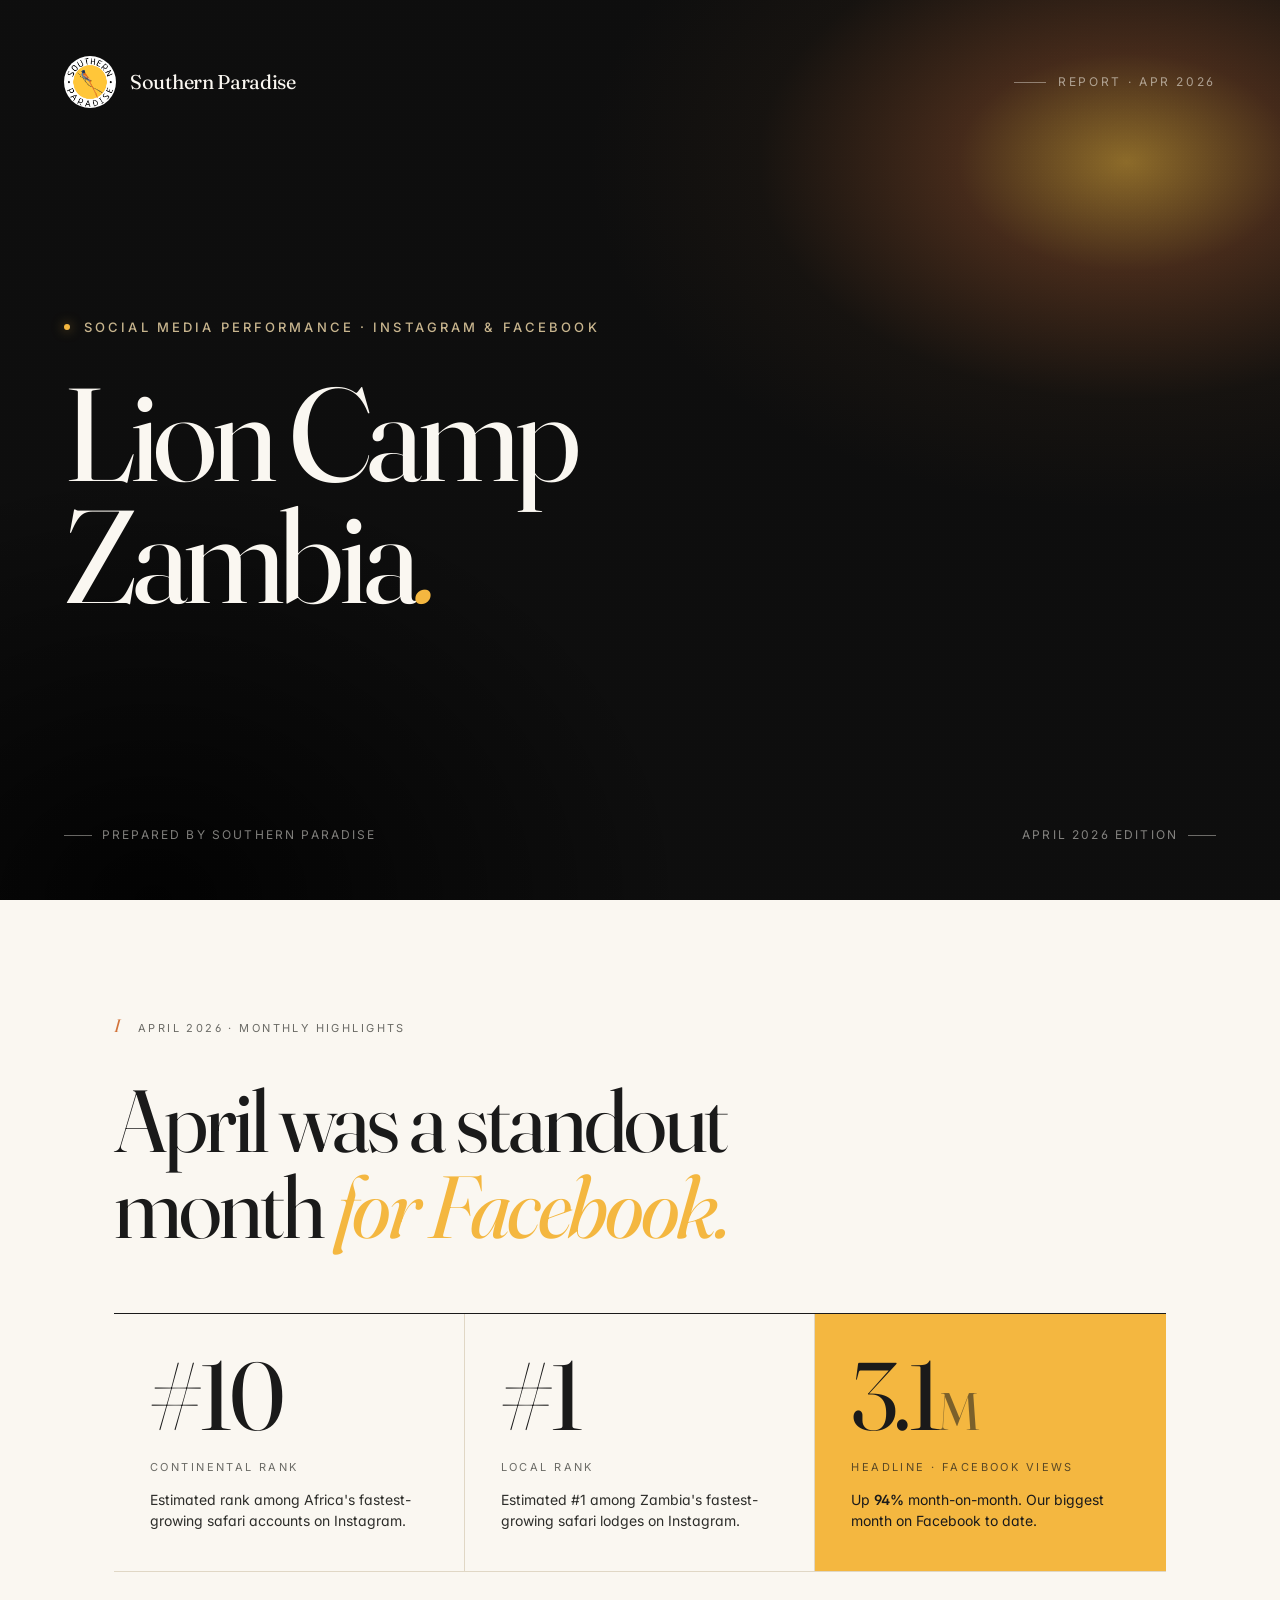
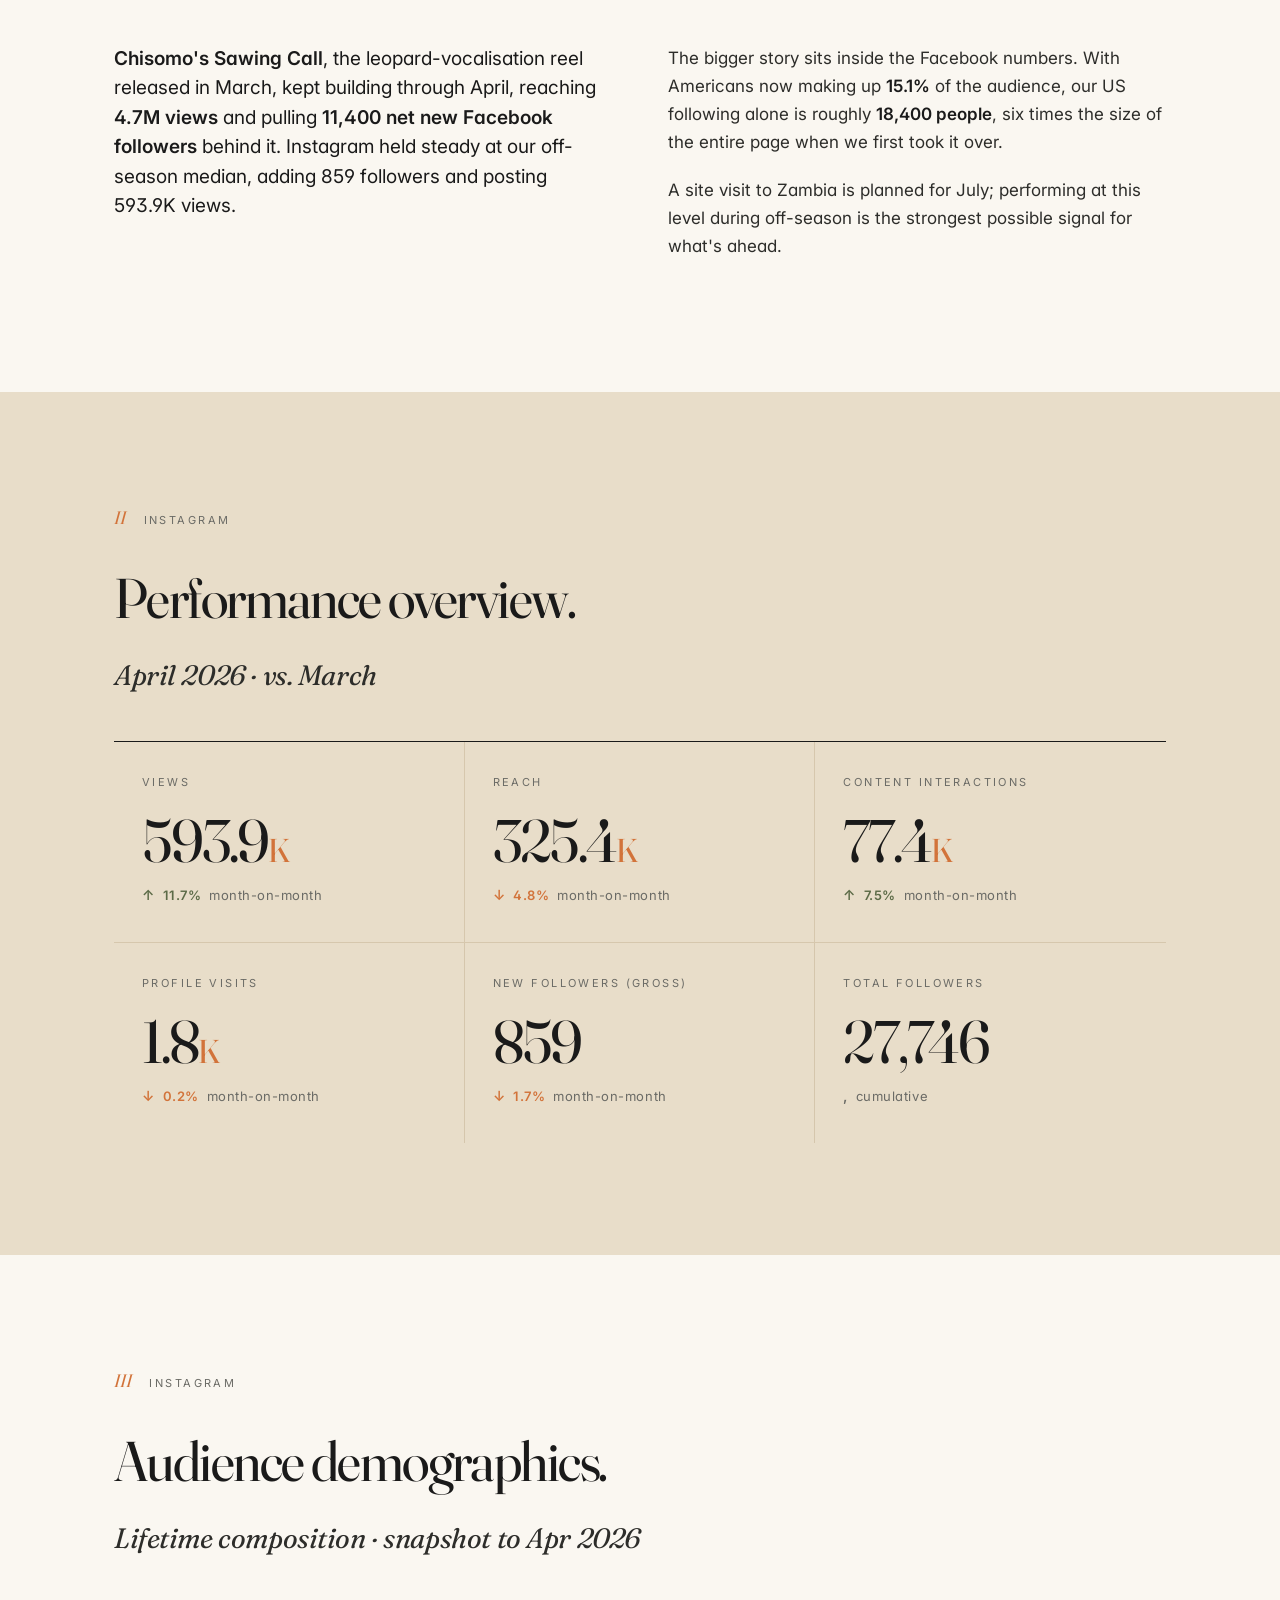
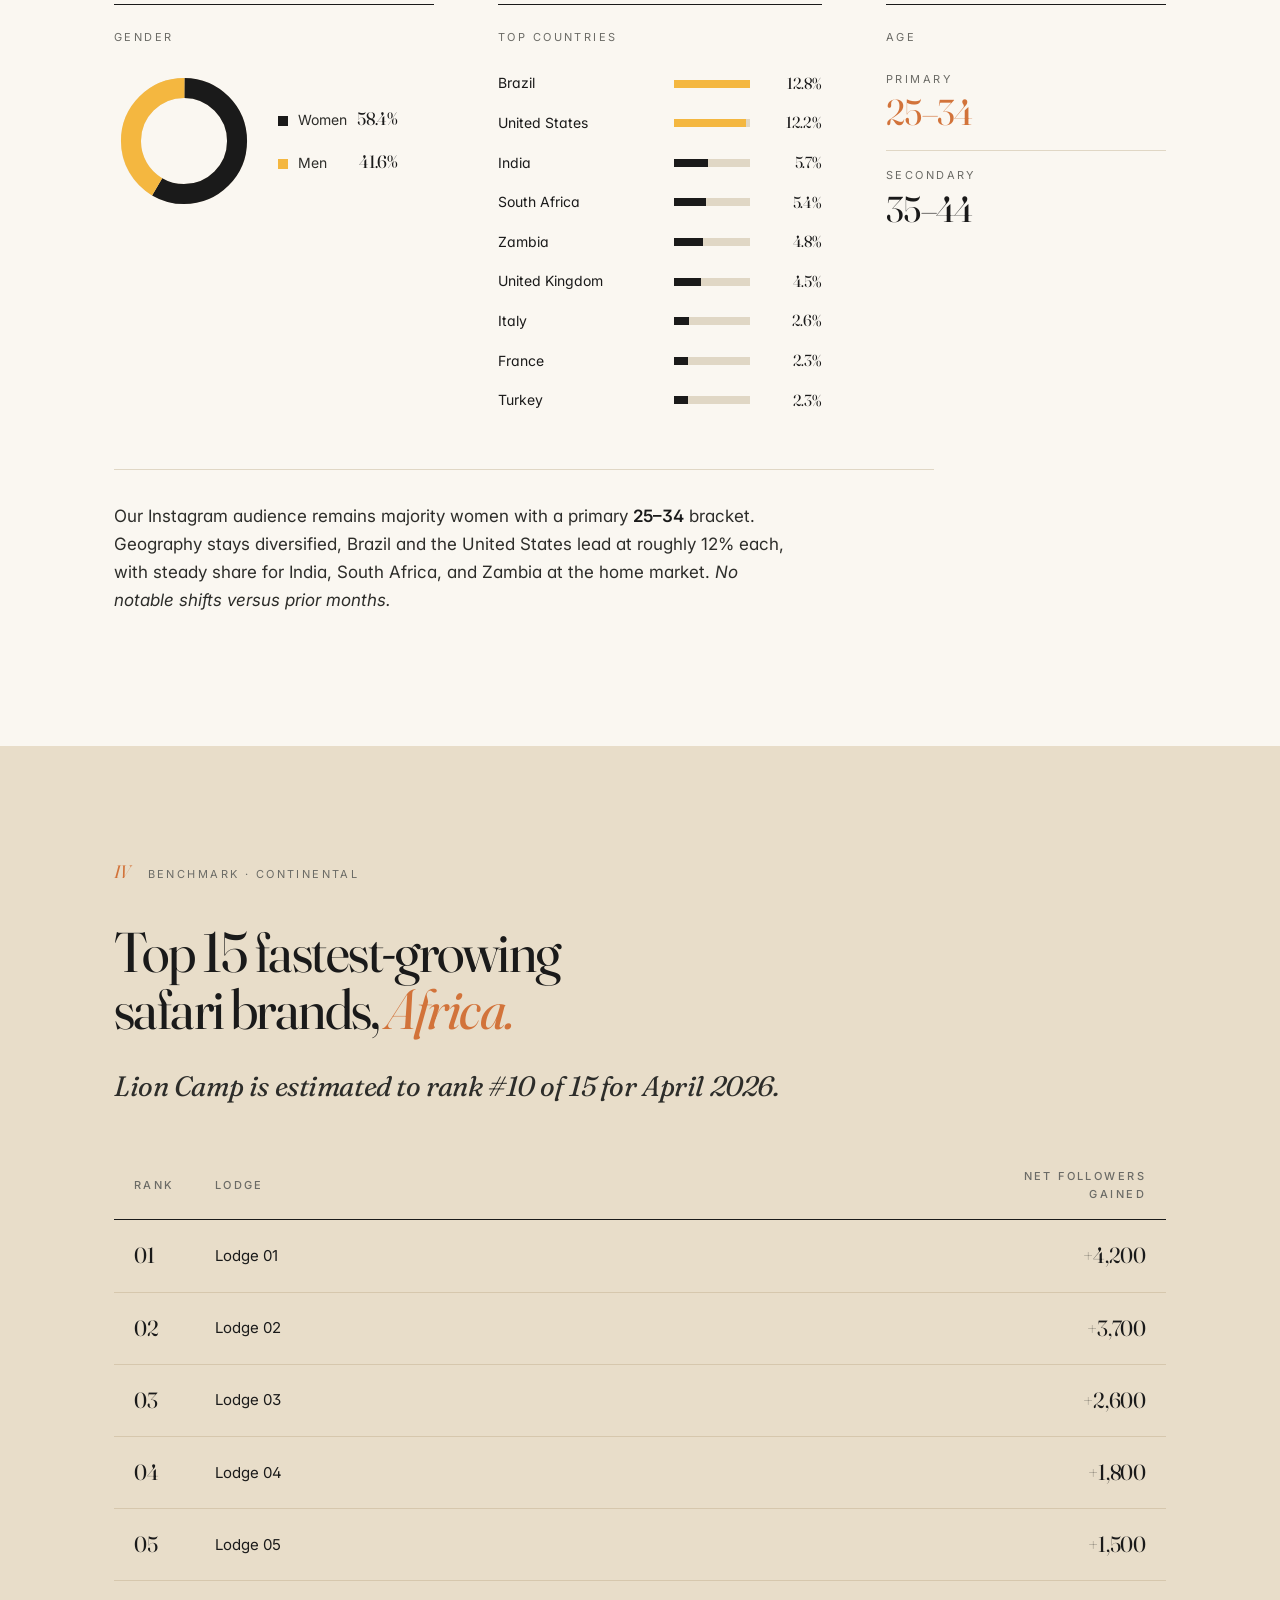
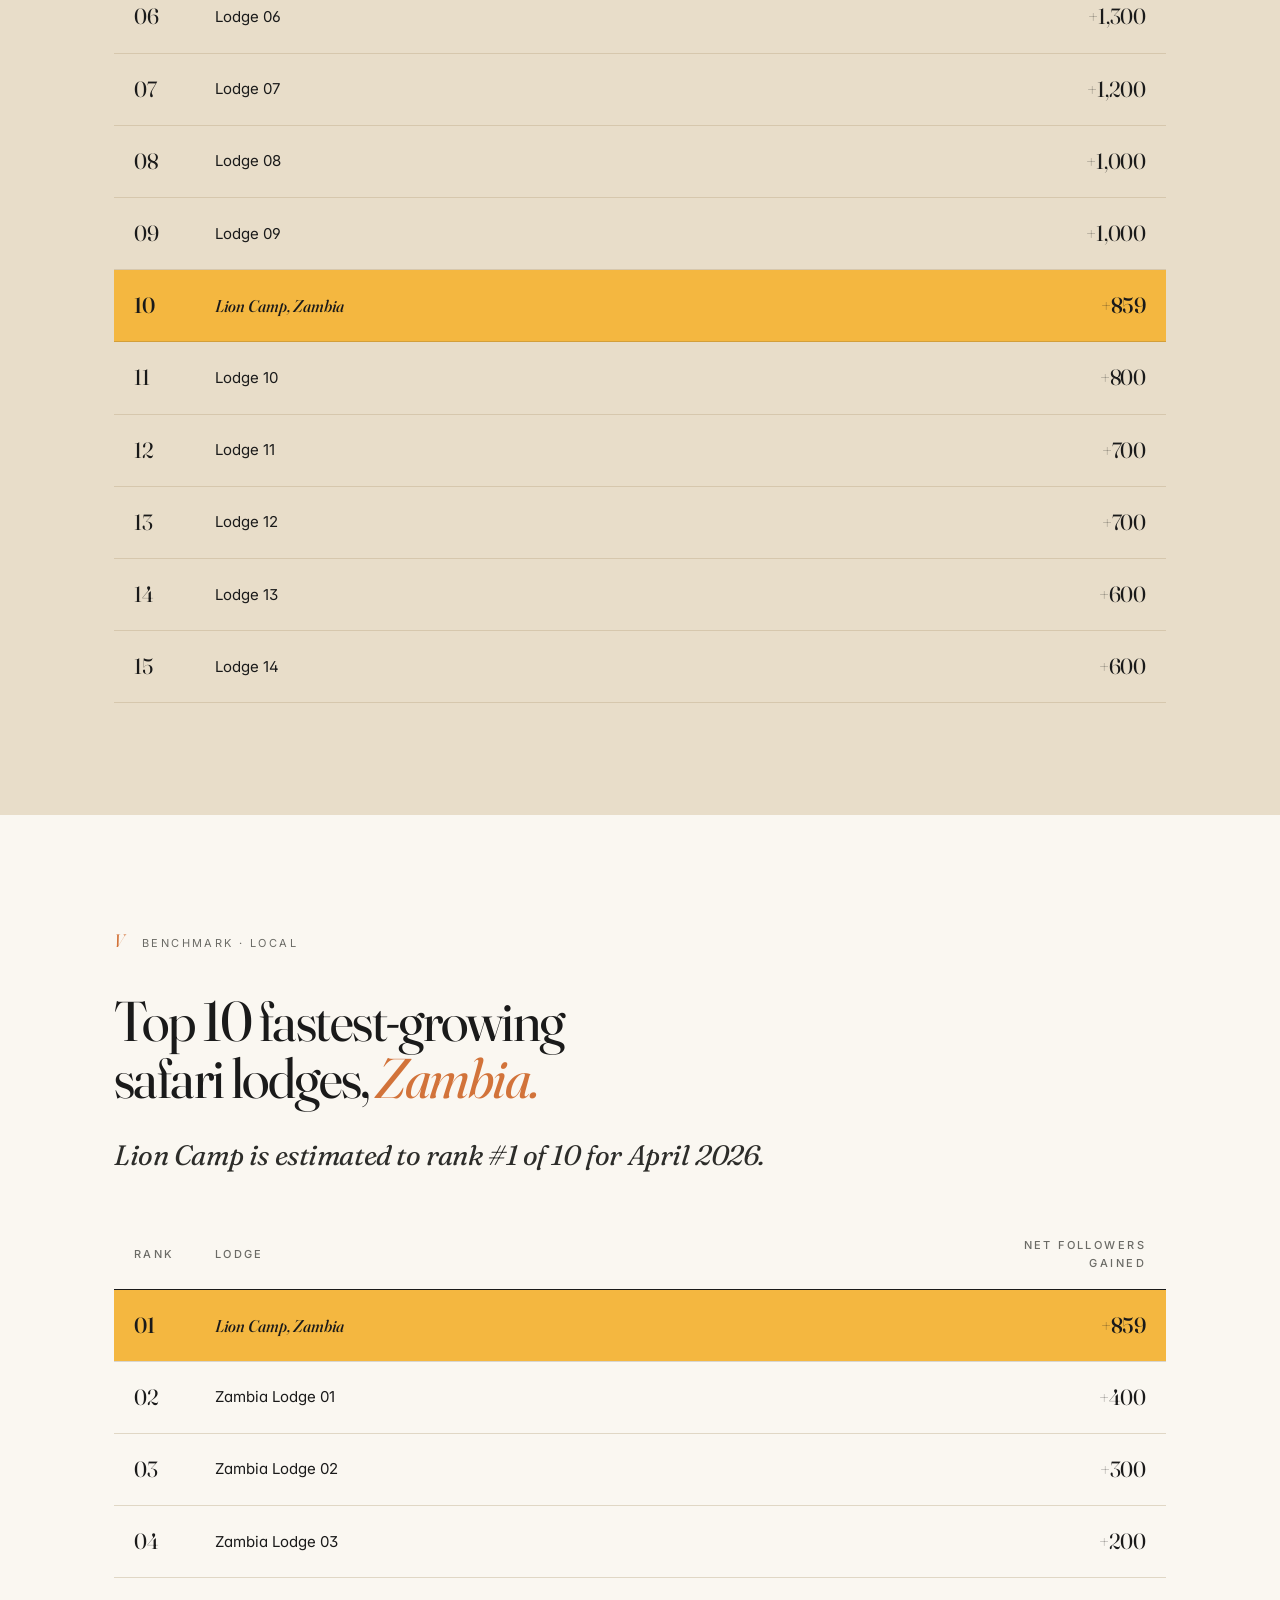
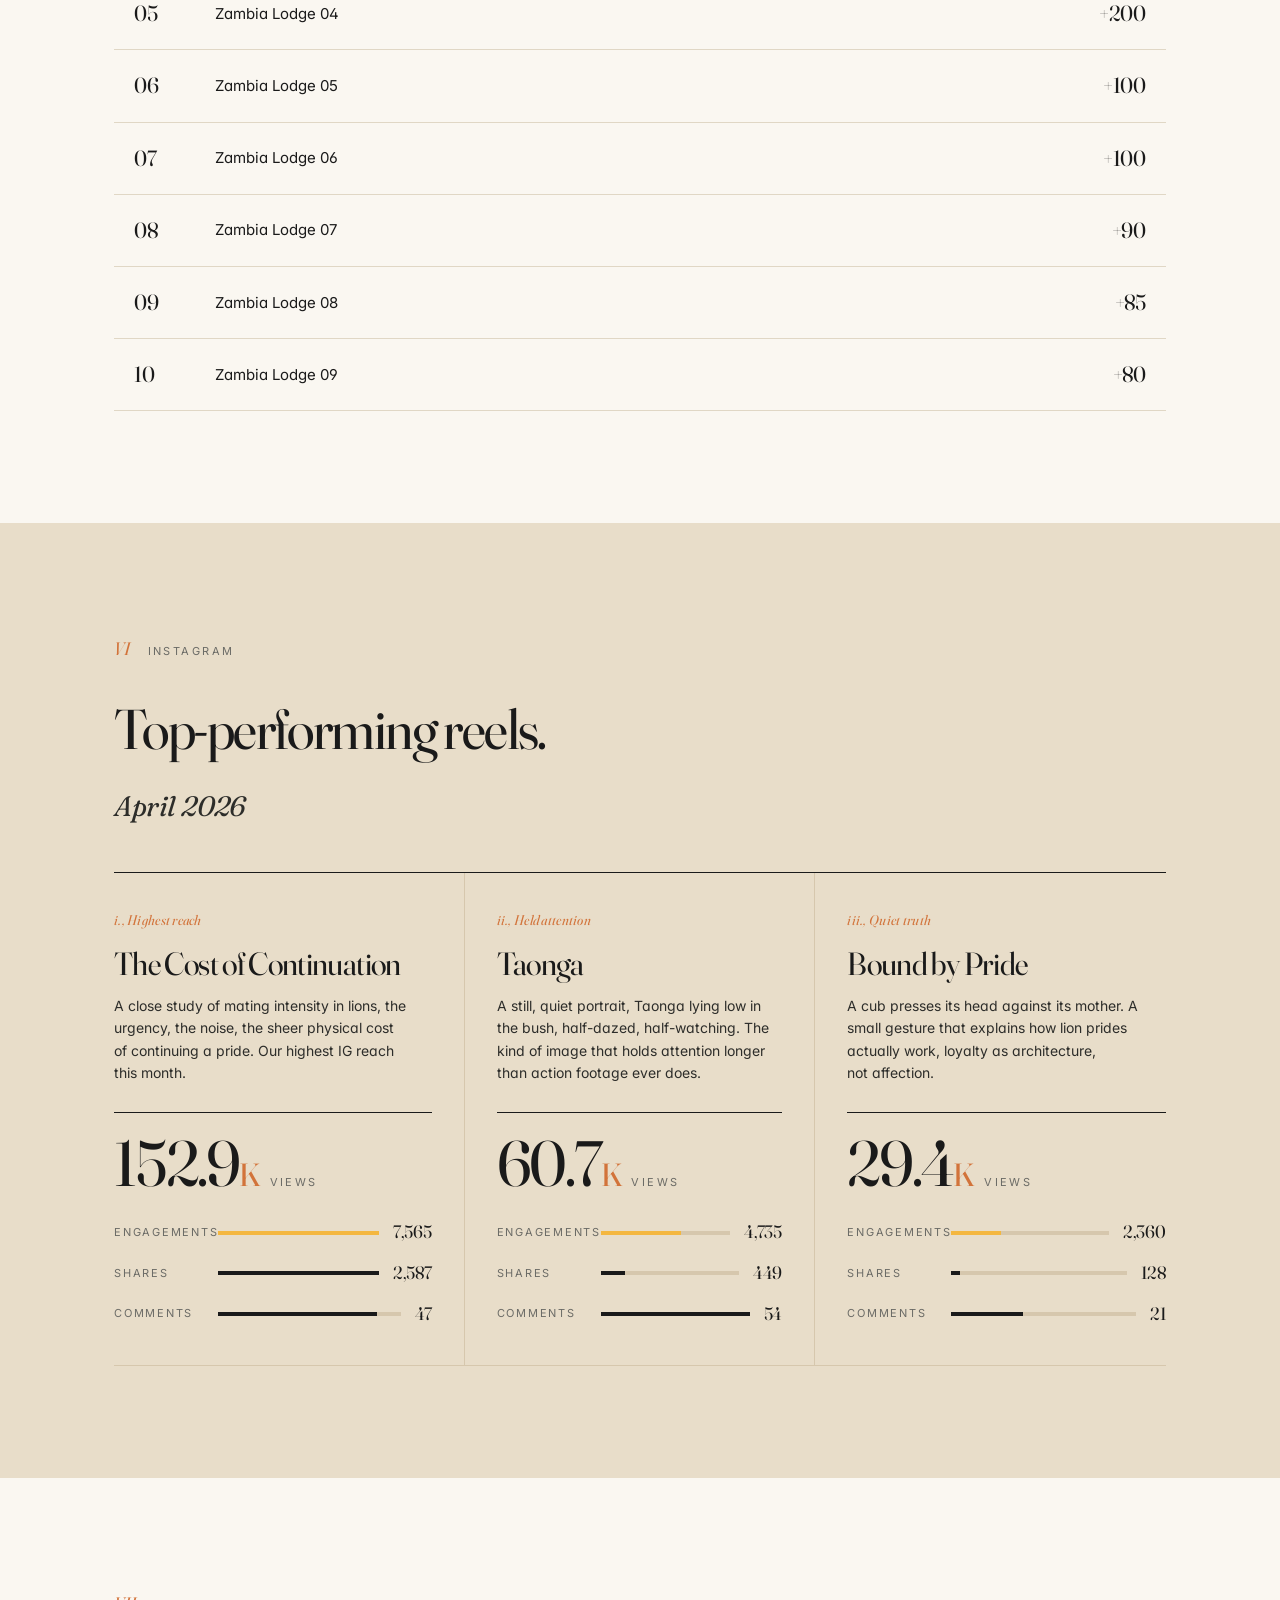
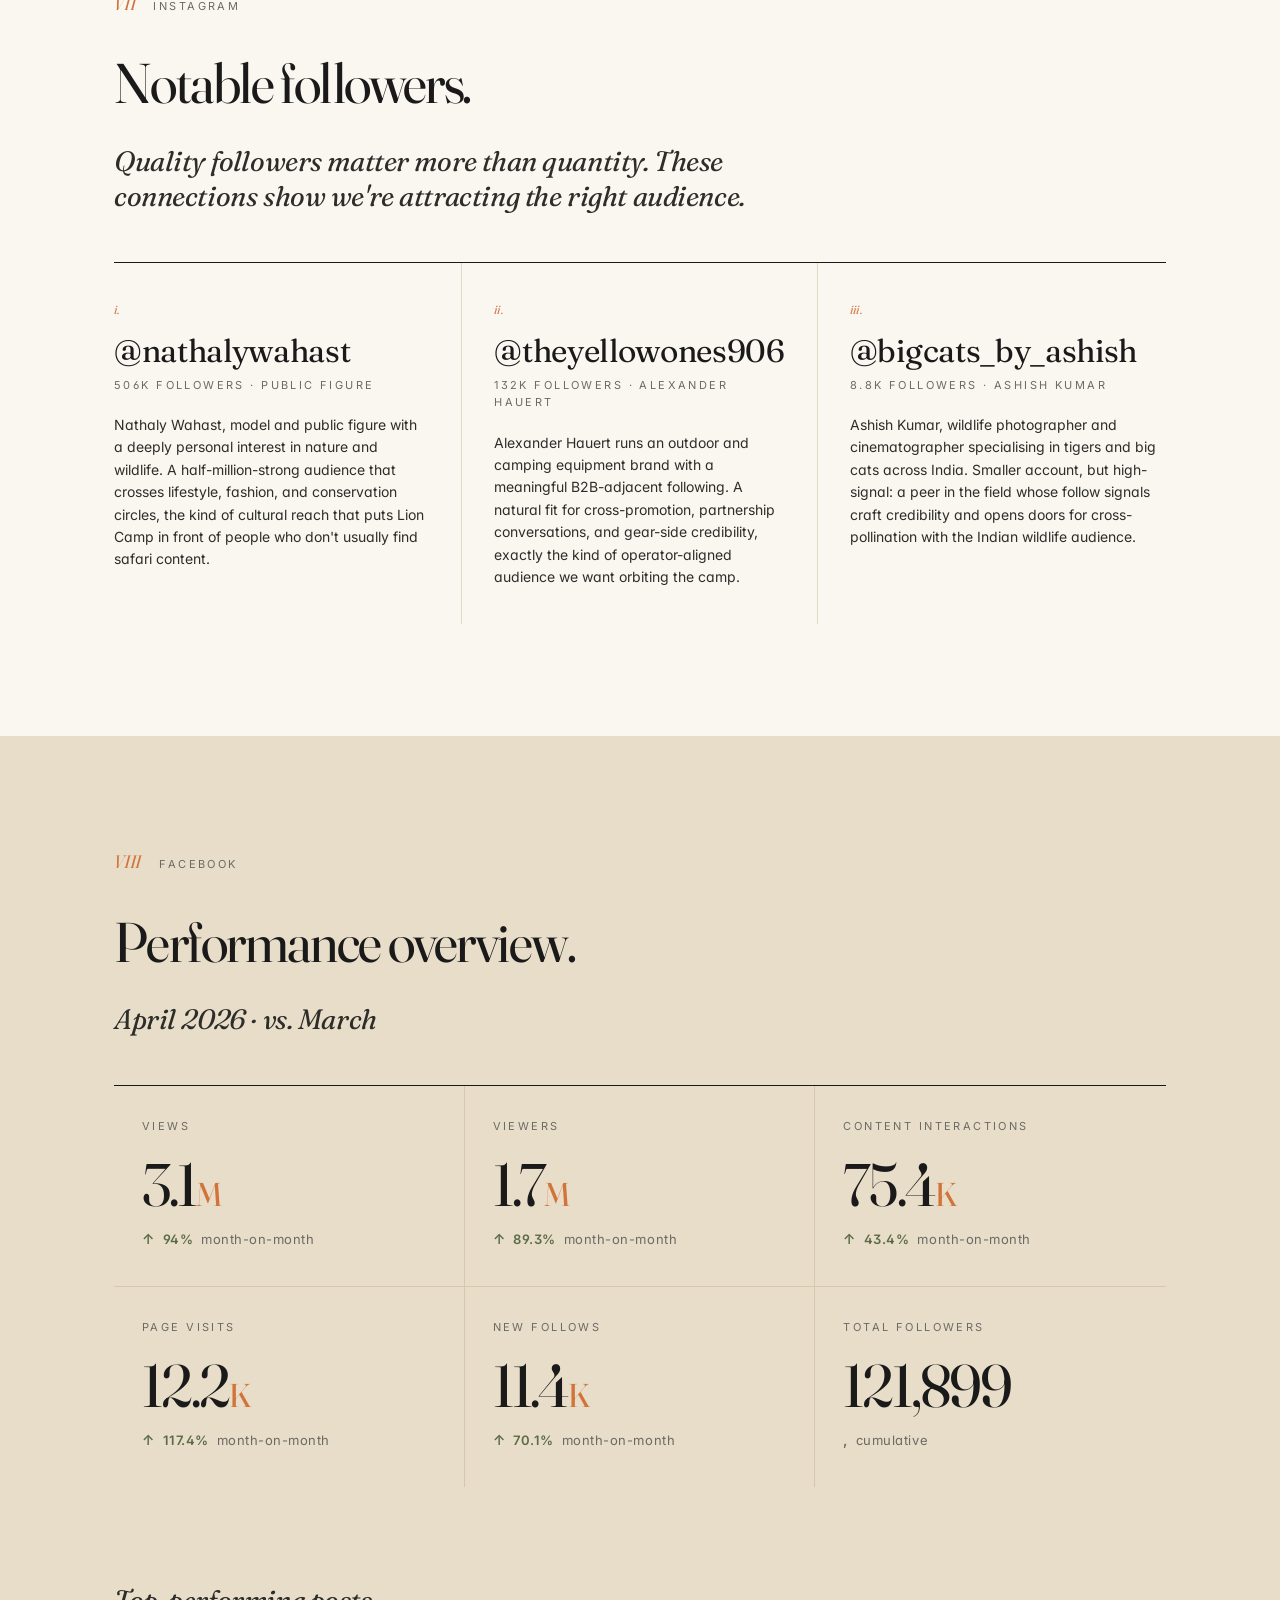
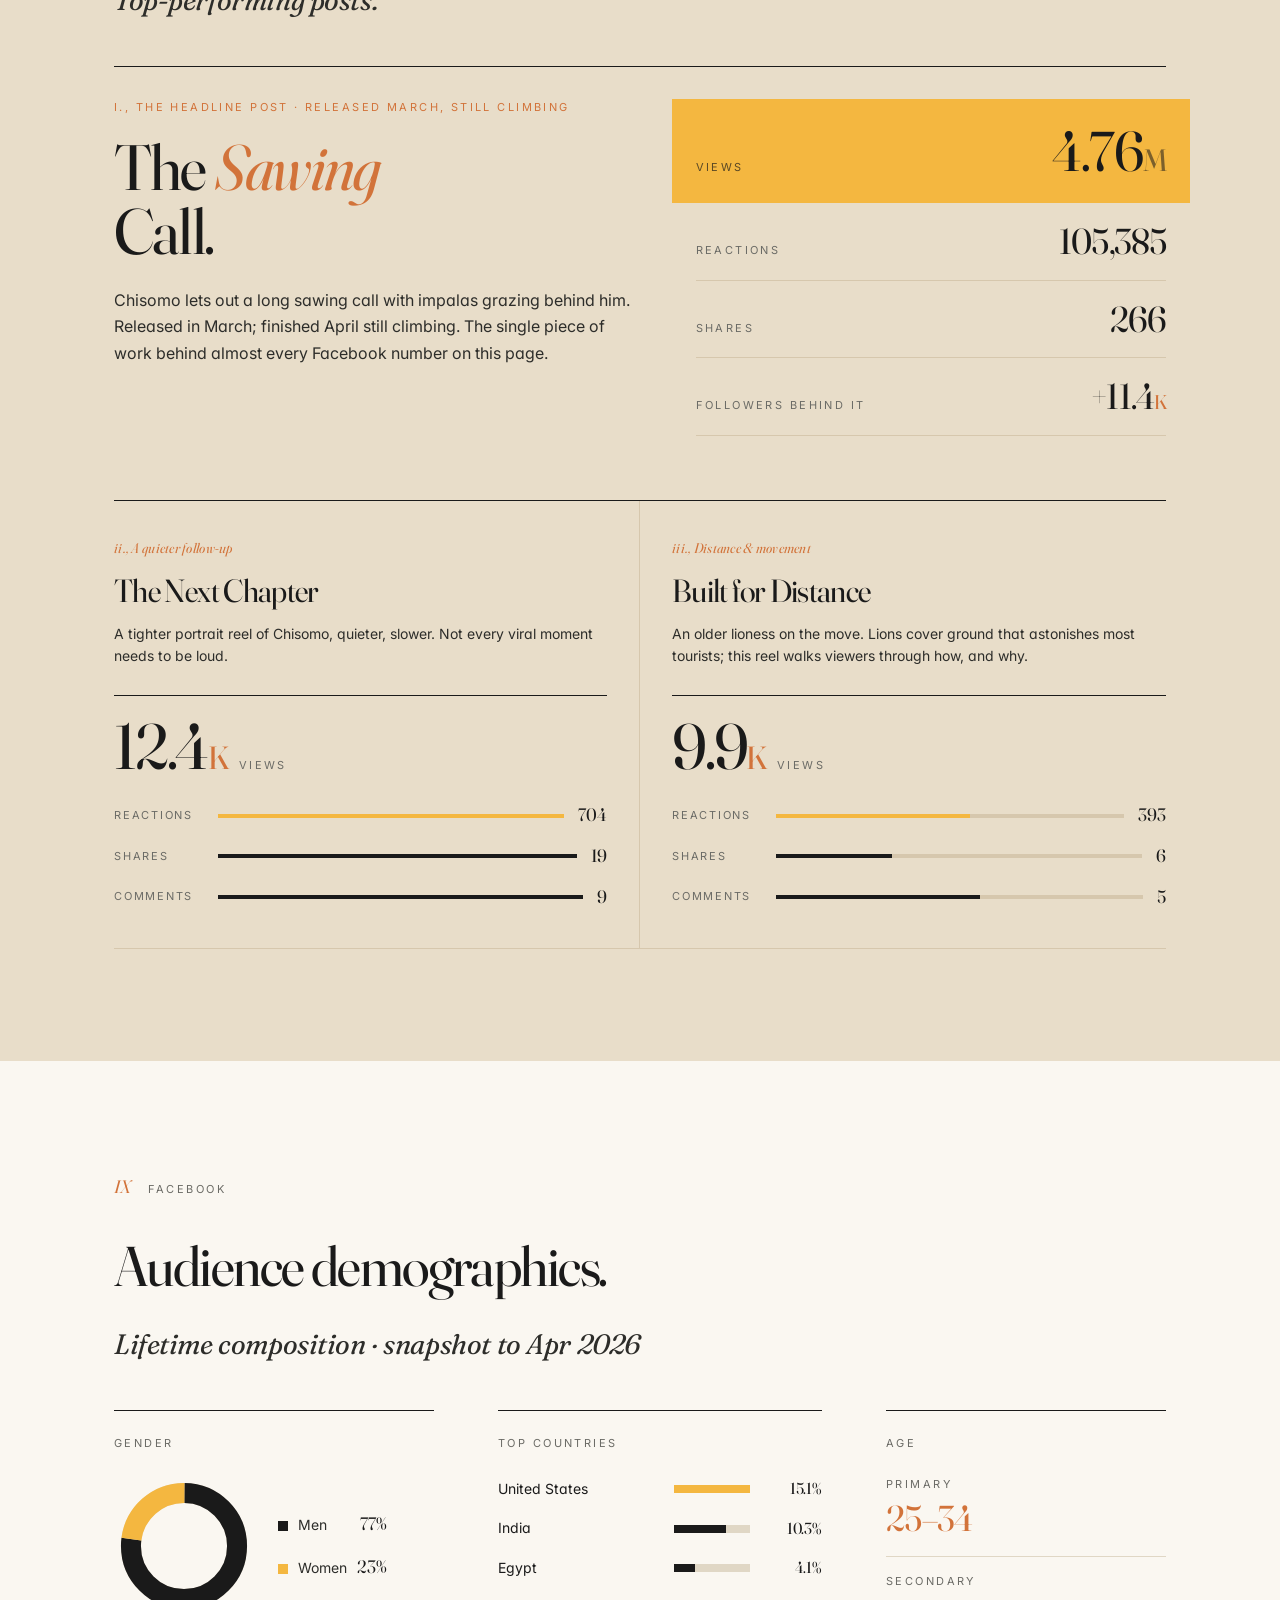
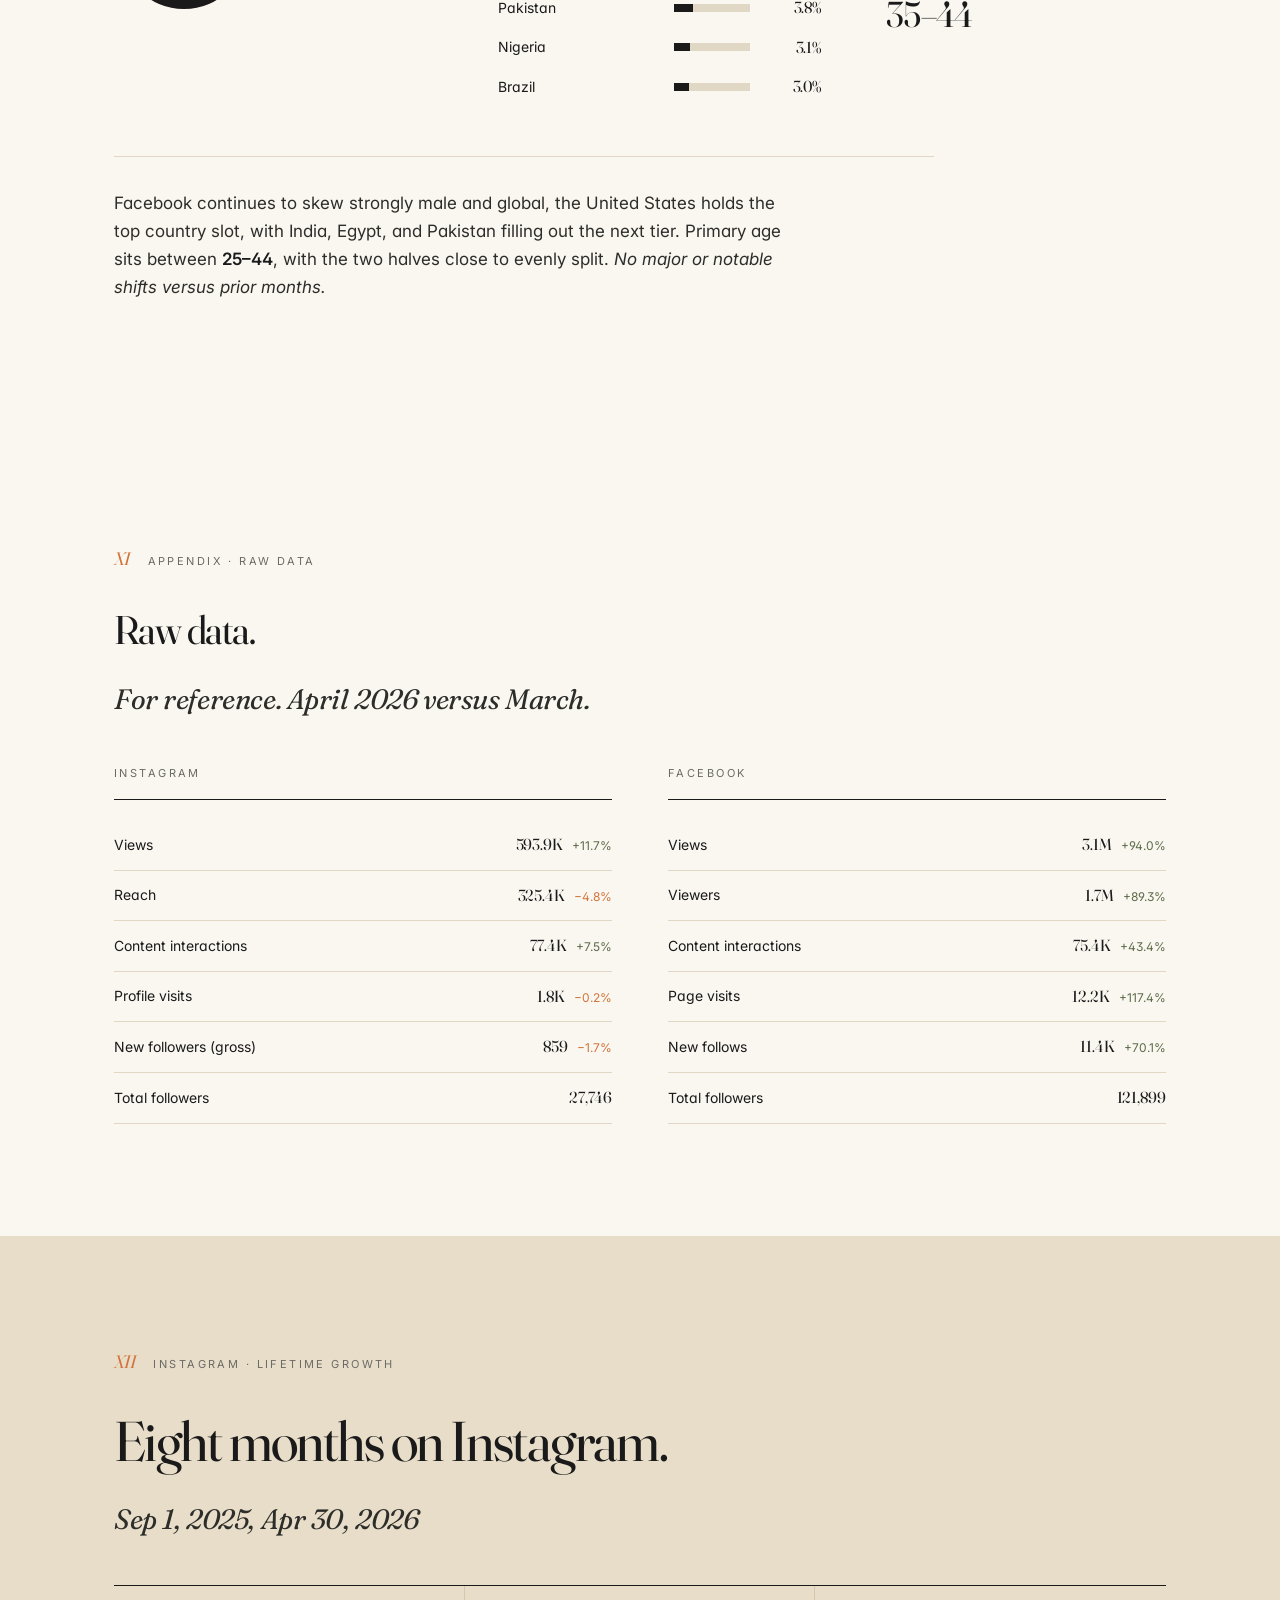
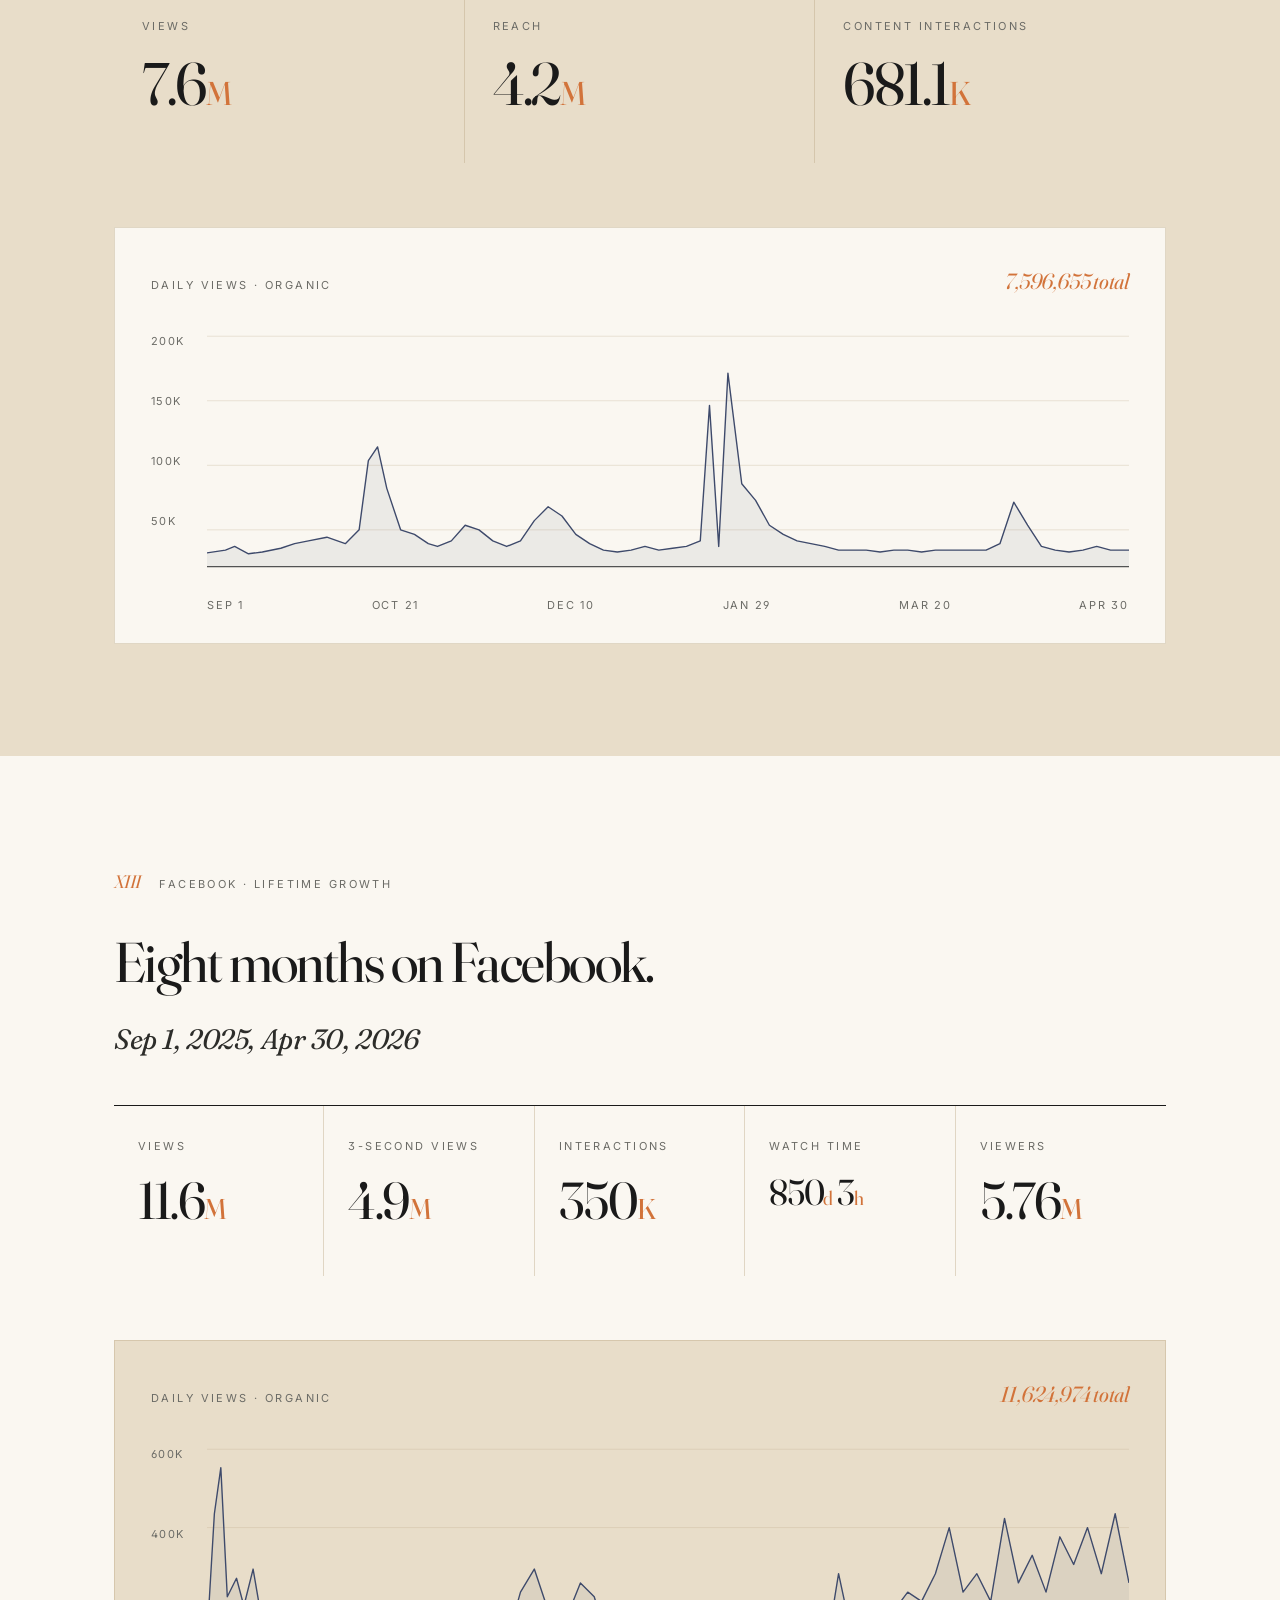
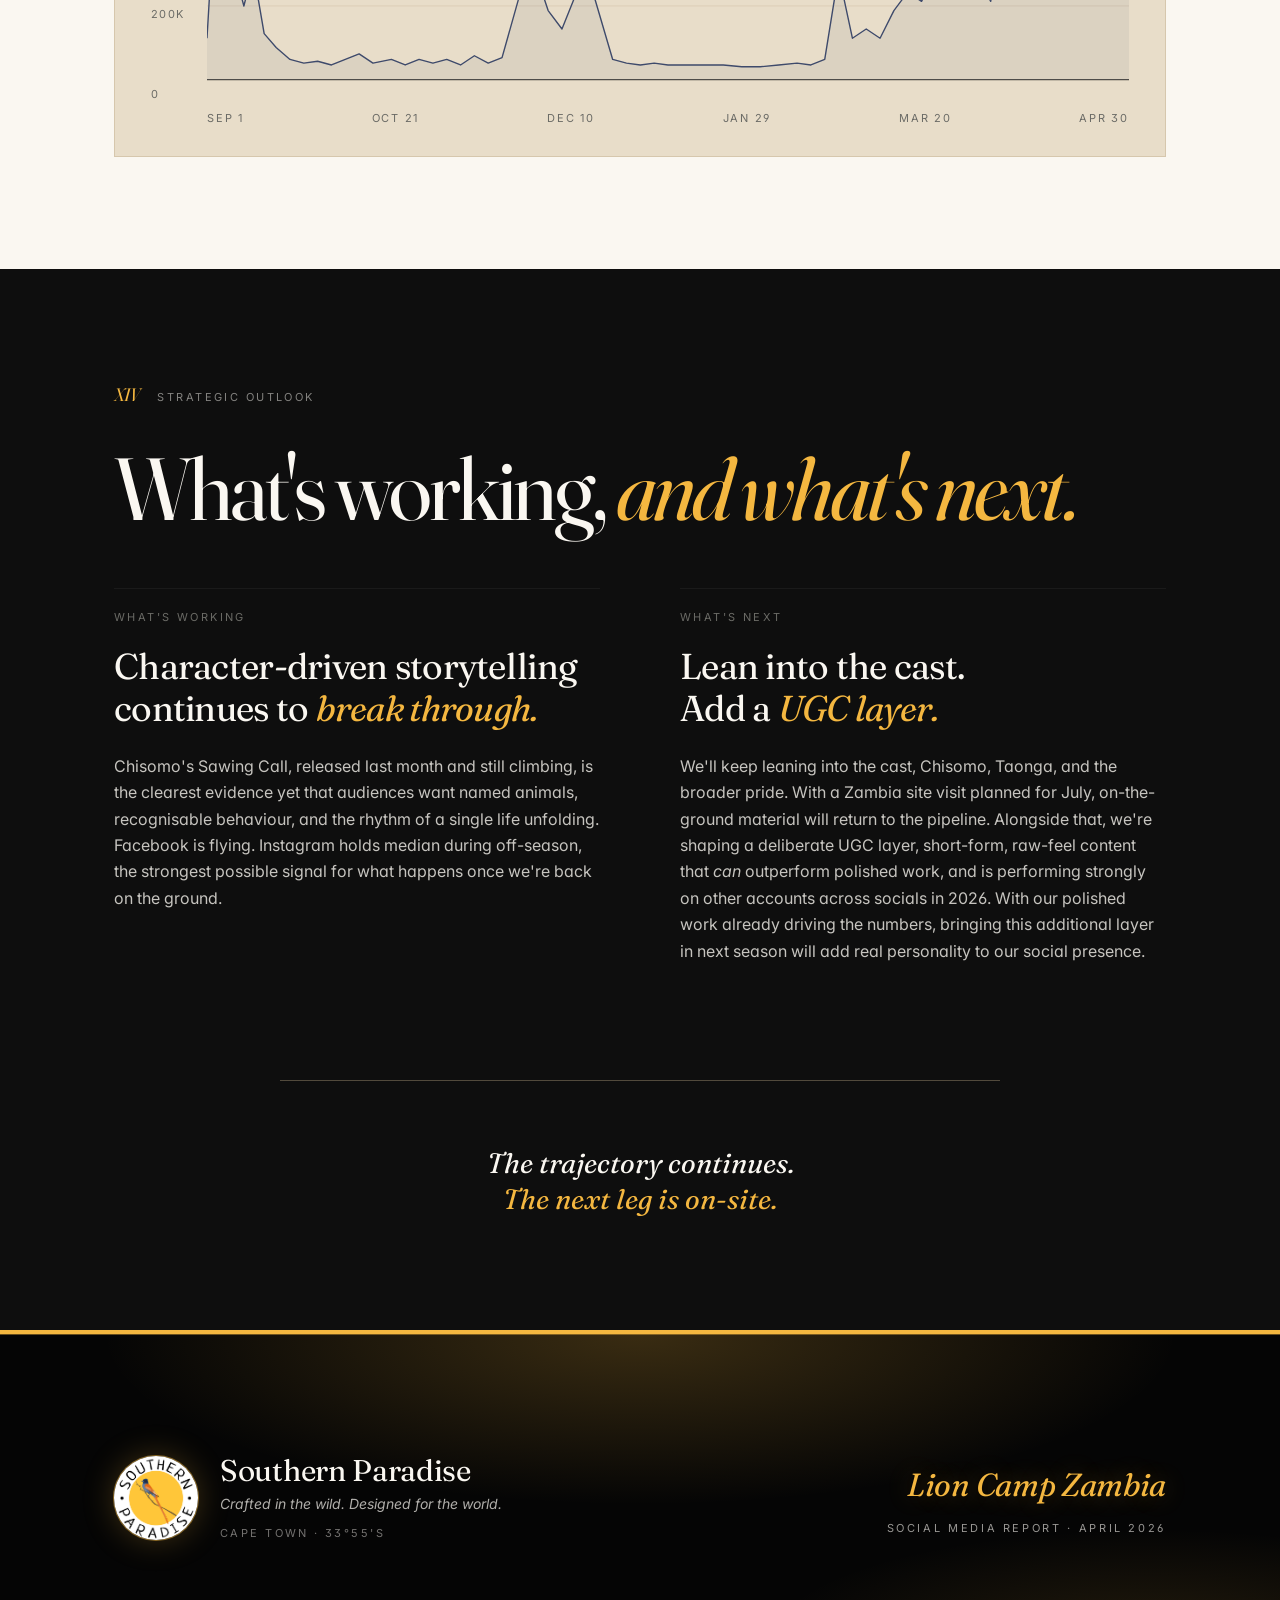
==== commit 5c6465d0: "Update April 2026 Lion Camp report and tidy source folder ignores - Refresh lion-camp/april-2026/ind" ====
--- a/lion-camp/april-2026/index.html
+++ b/lion-camp/april-2026/index.html
@@ -1260,7 +1260,7 @@
           <tr>
             <th>Rank</th>
             <th>Lodge</th>
-            <th class="right">Followers gained</th>
+            <th class="right">Net followers gained</th>
           </tr>
         </thead>
         <tbody>
@@ -1301,7 +1301,7 @@
           <tr>
             <th>Rank</th>
             <th>Lodge</th>
-            <th class="right">Followers gained</th>
+            <th class="right">Net followers gained</th>
           </tr>
         </thead>
         <tbody>
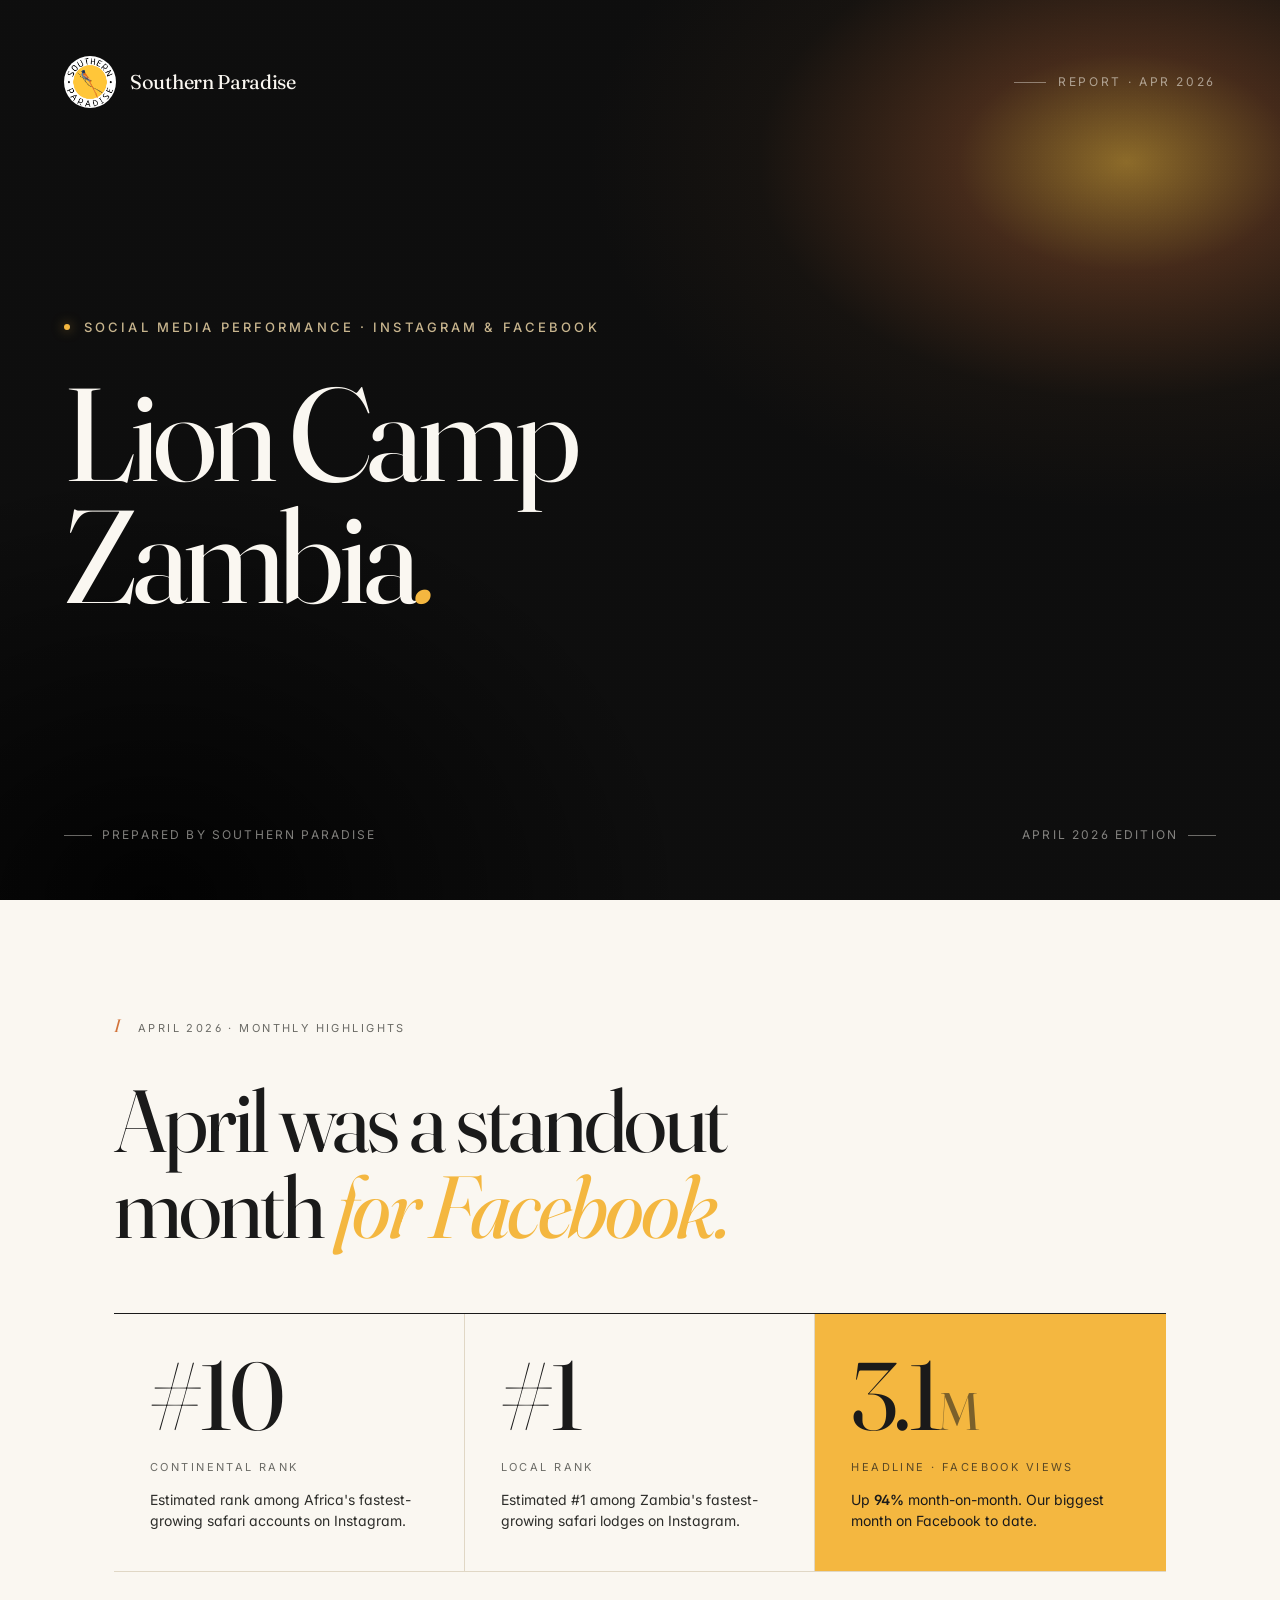
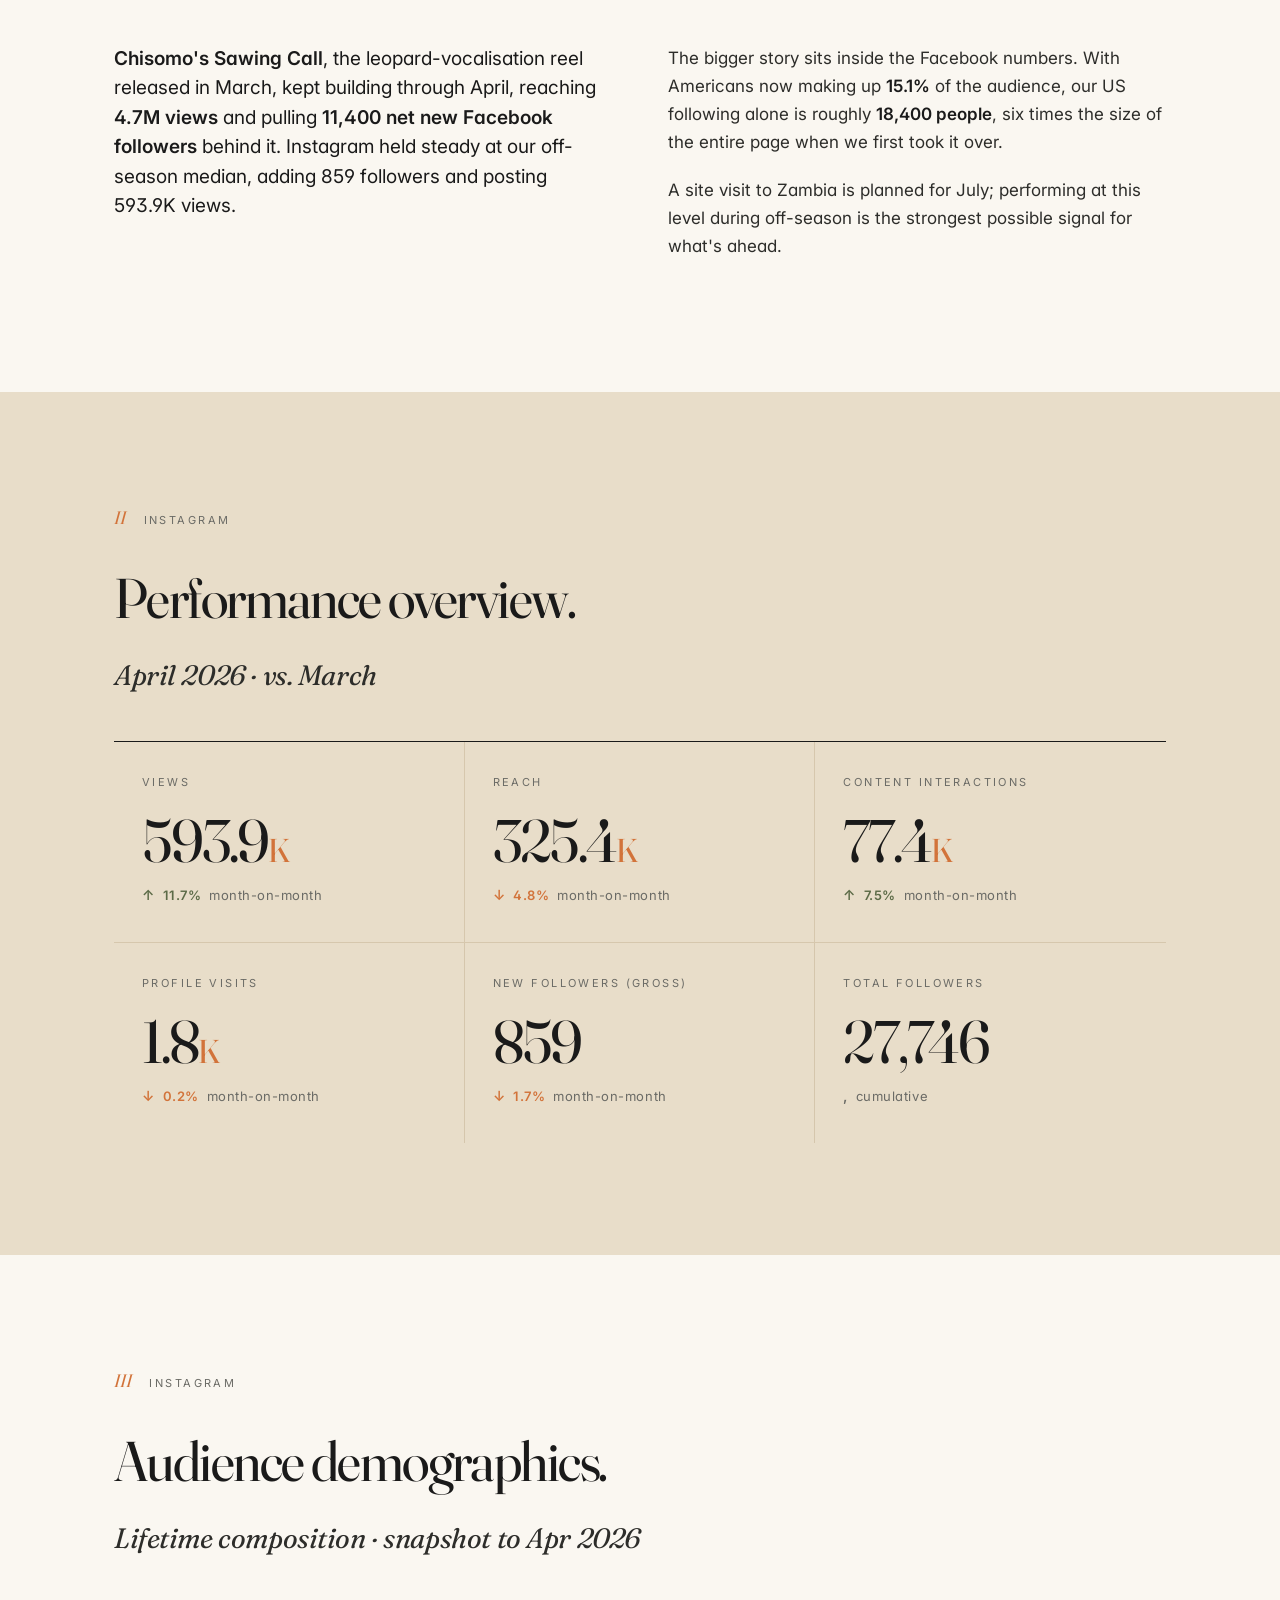
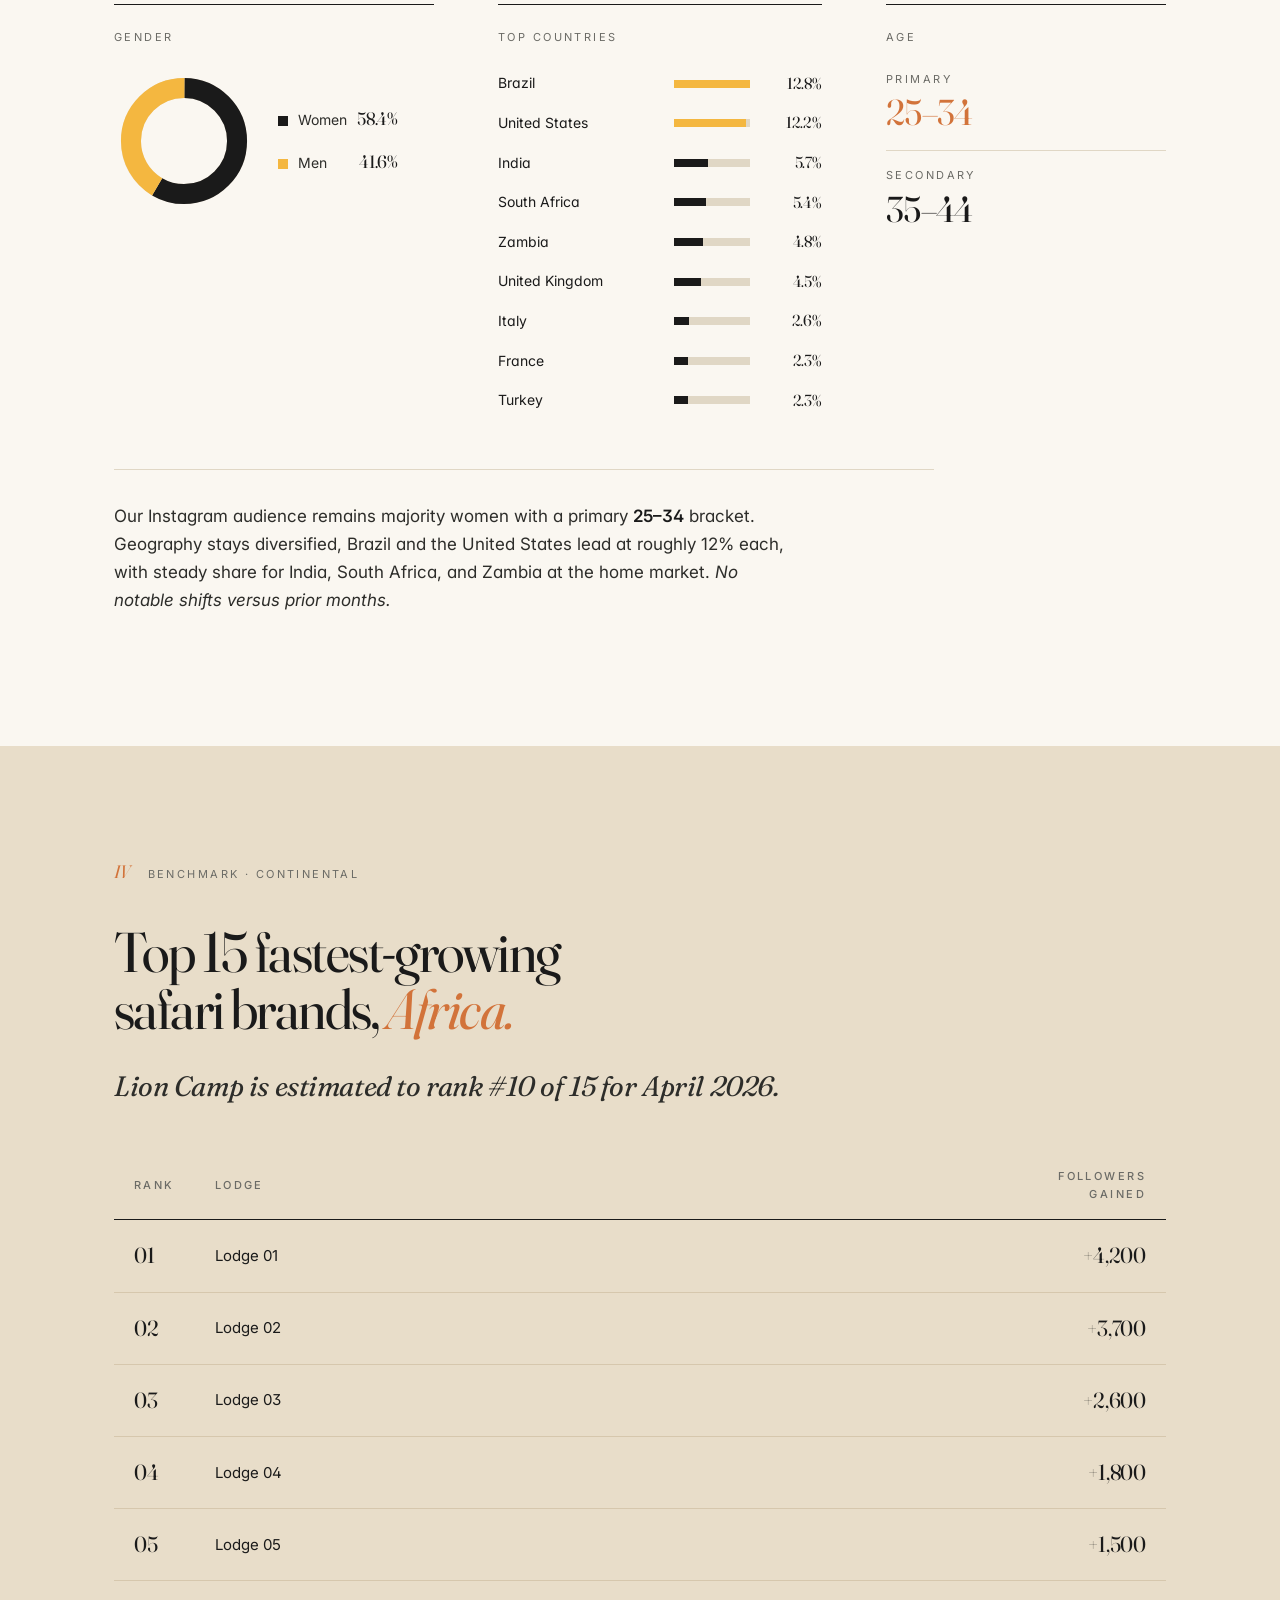
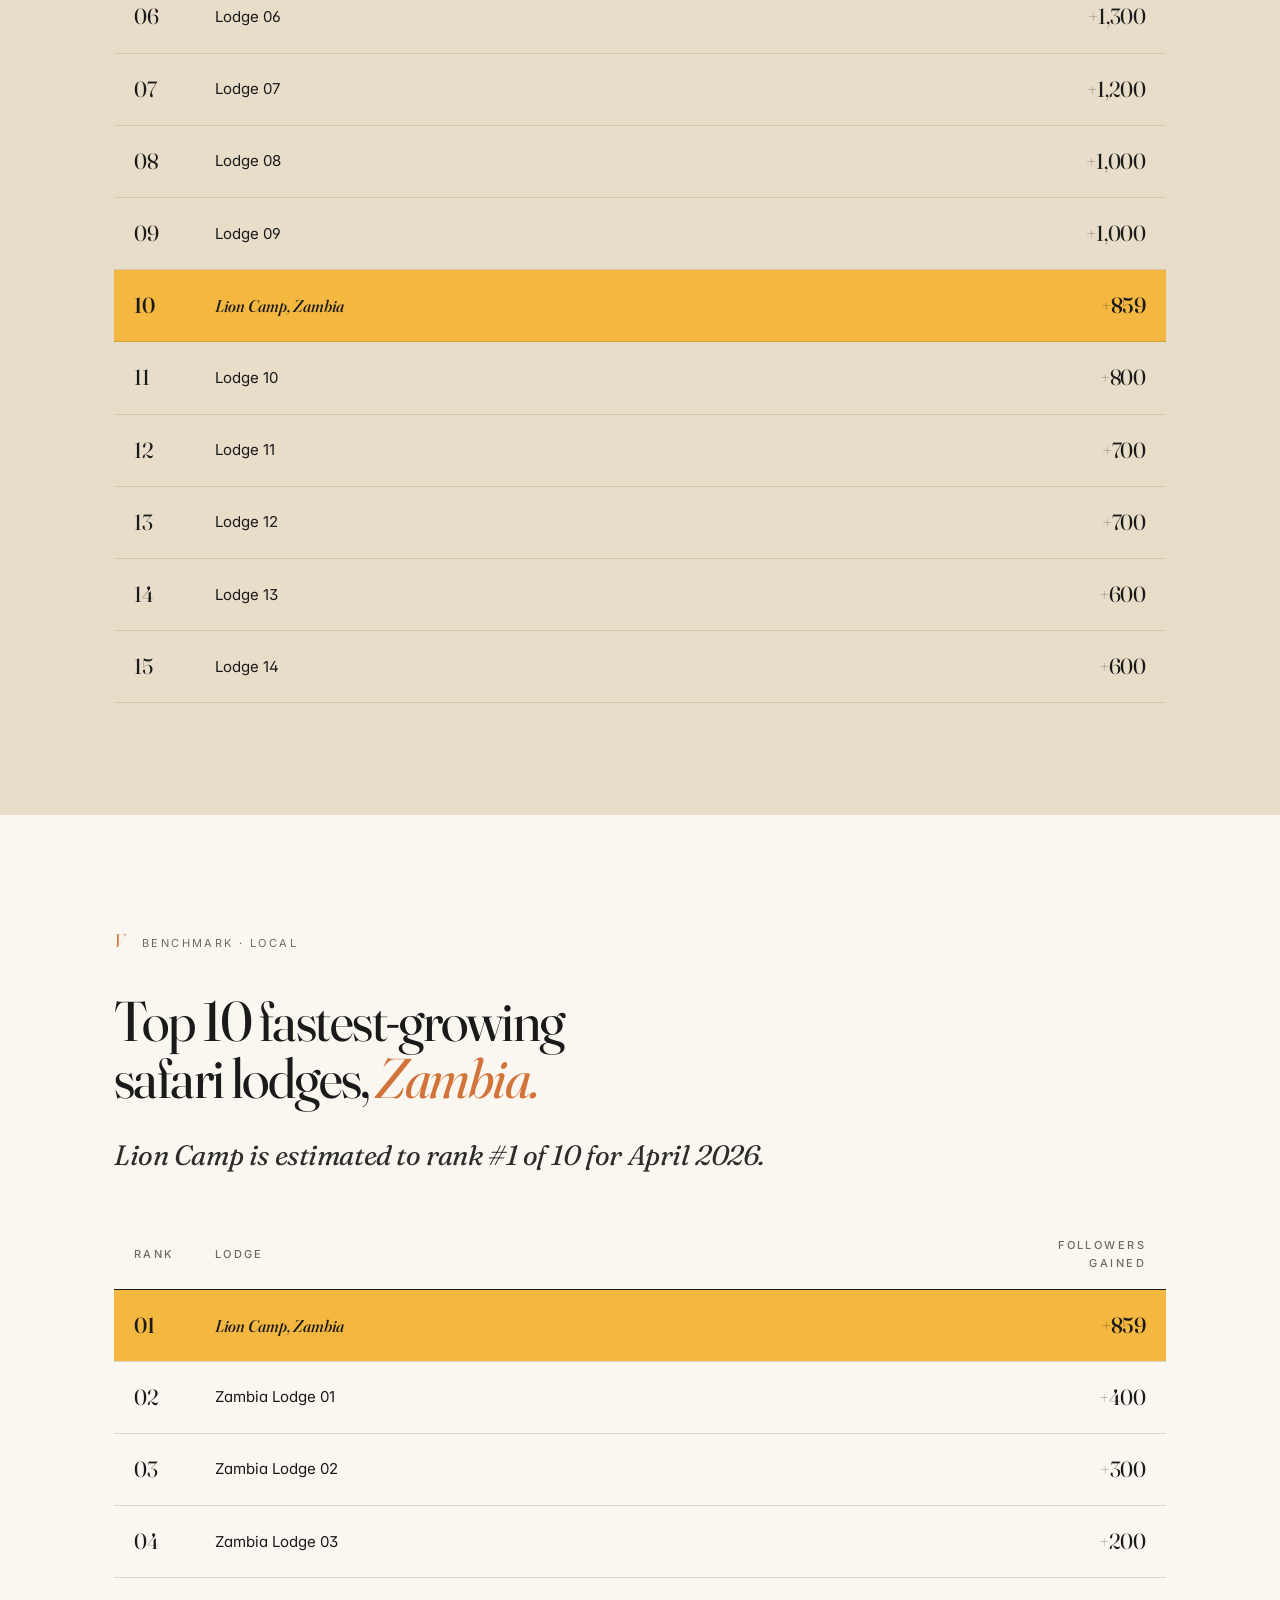
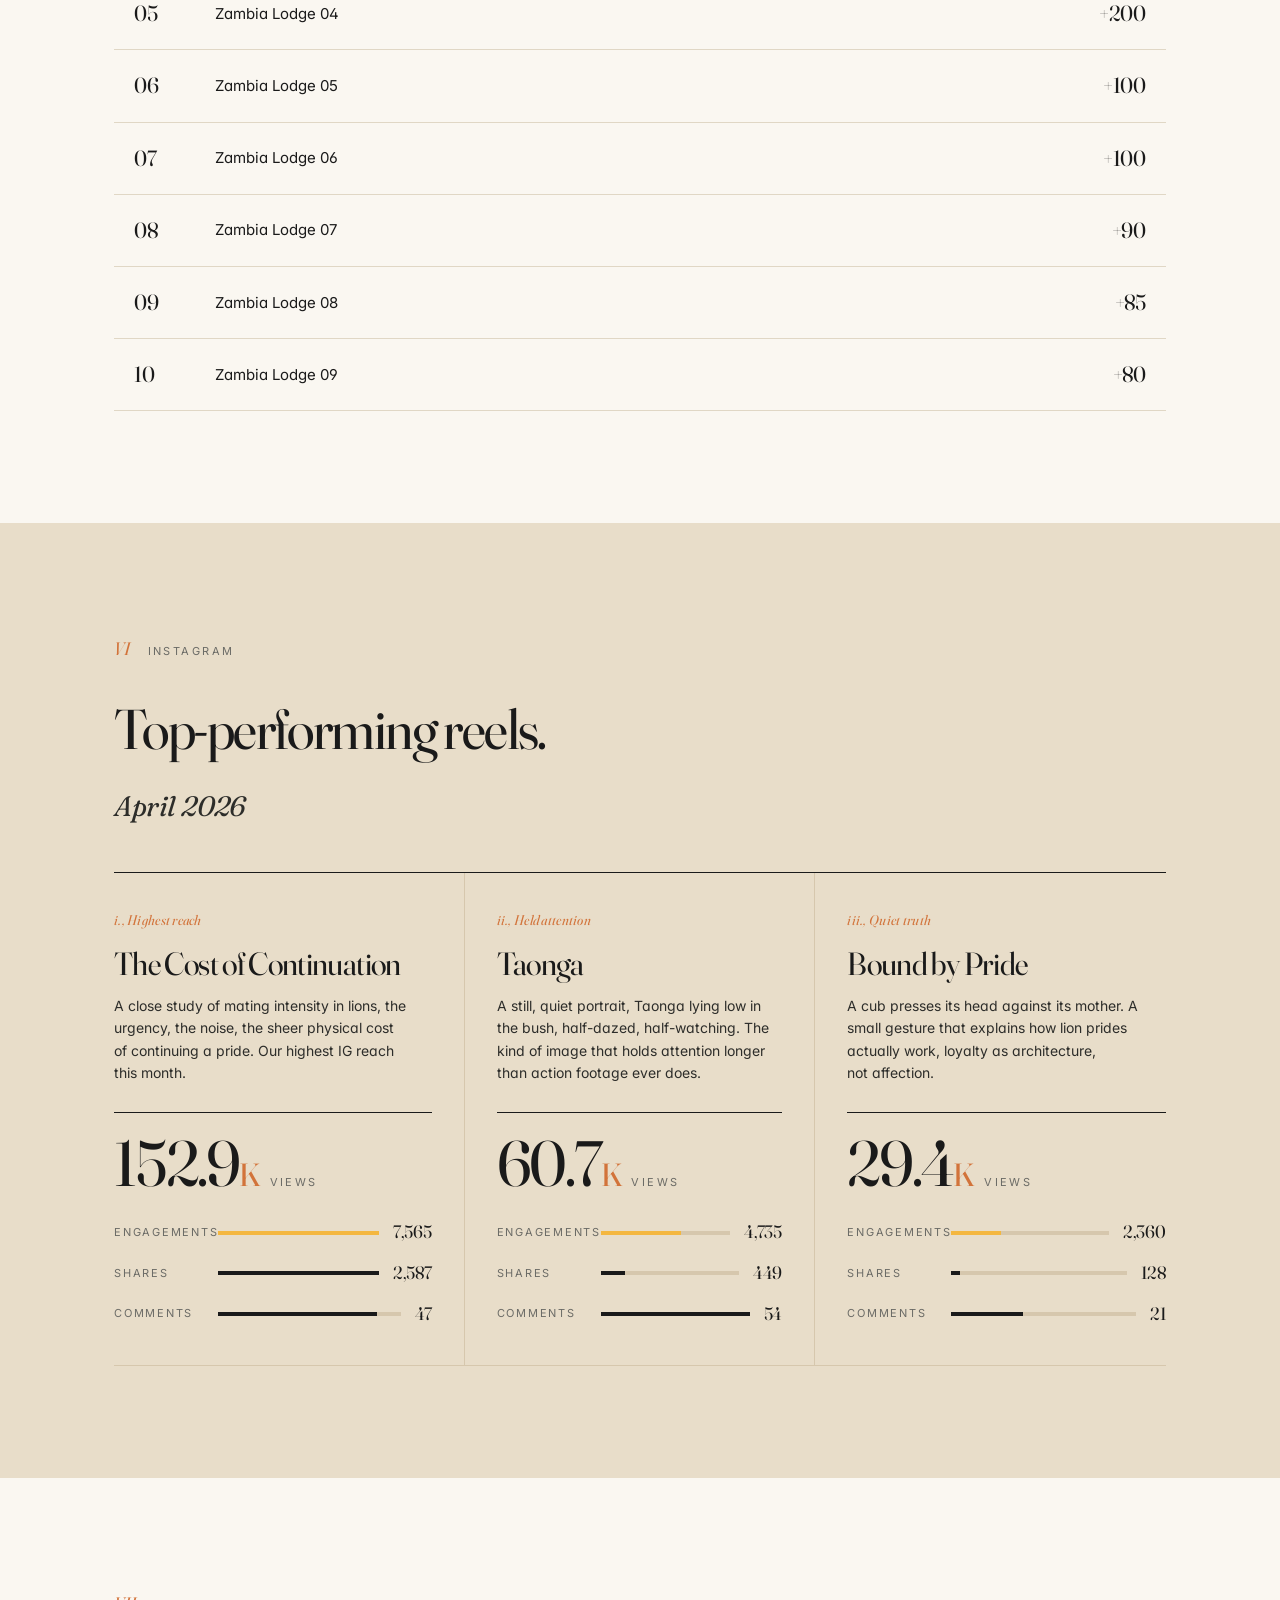
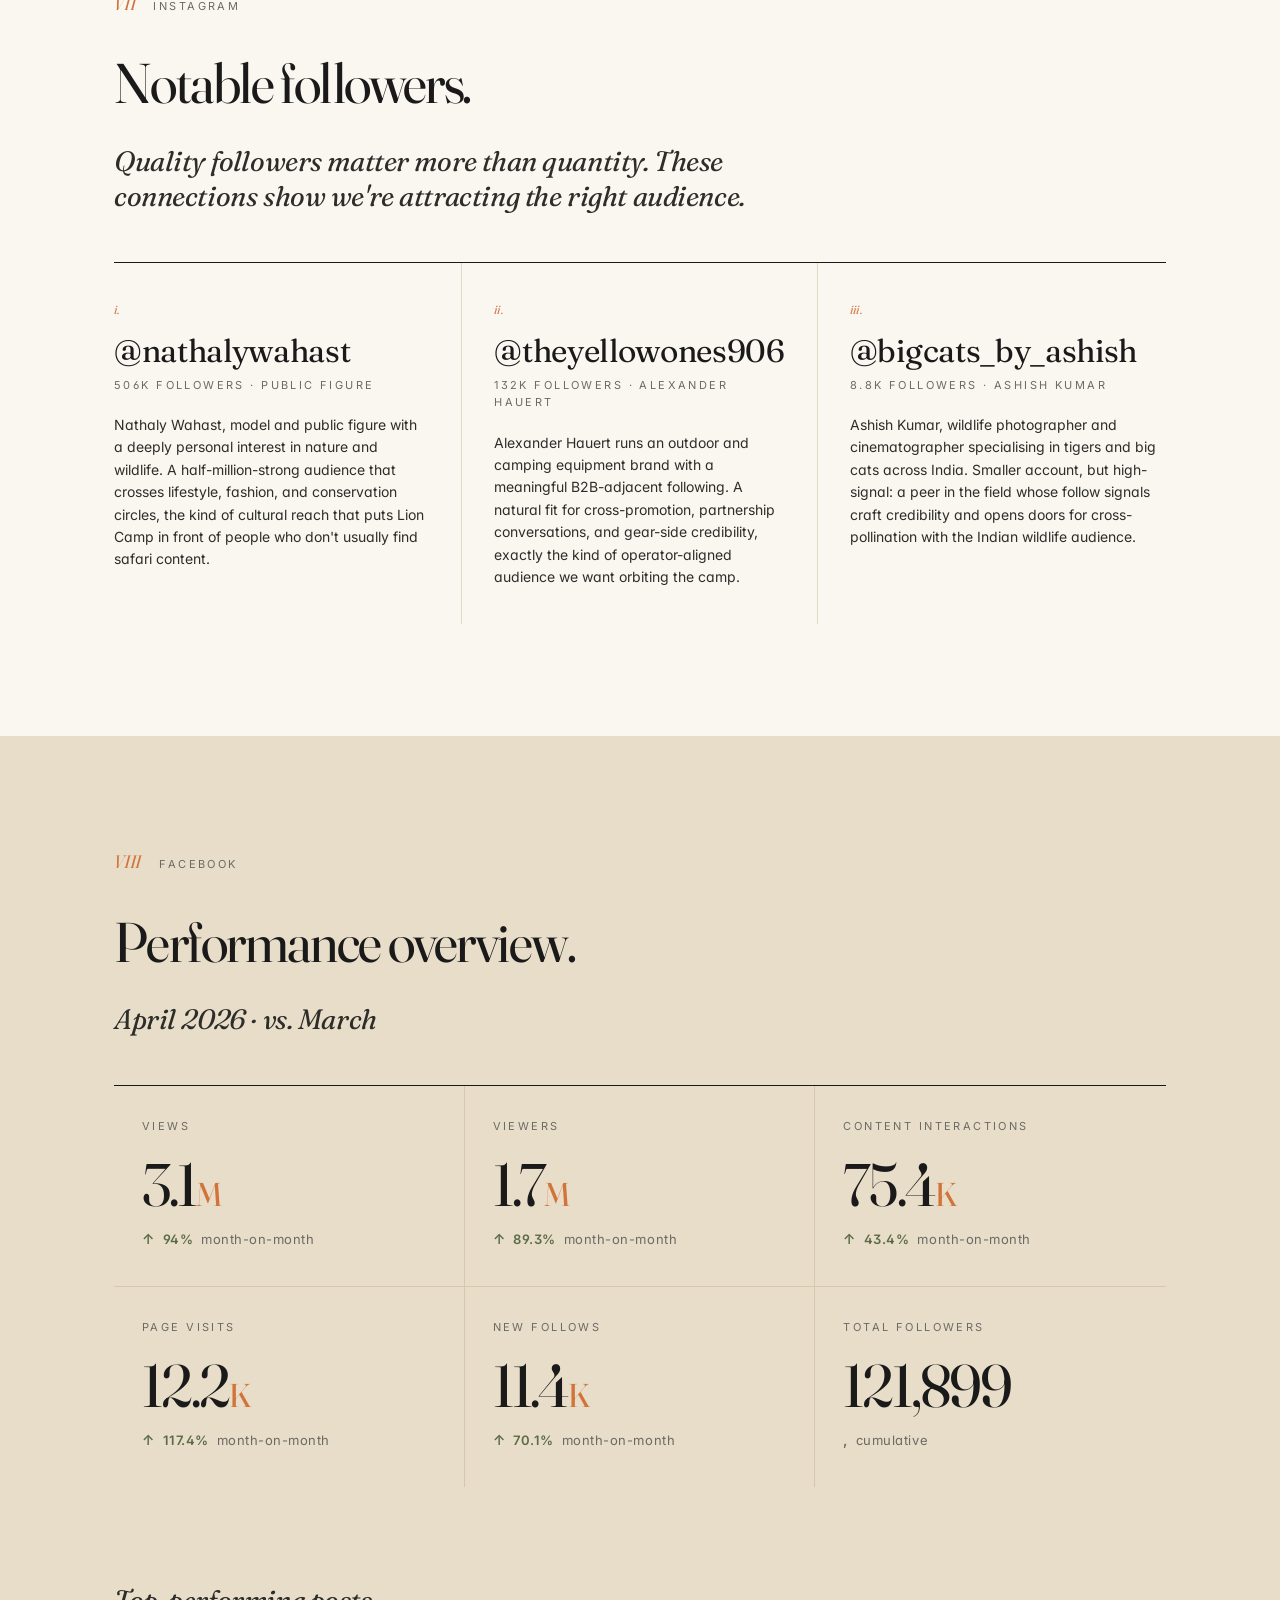
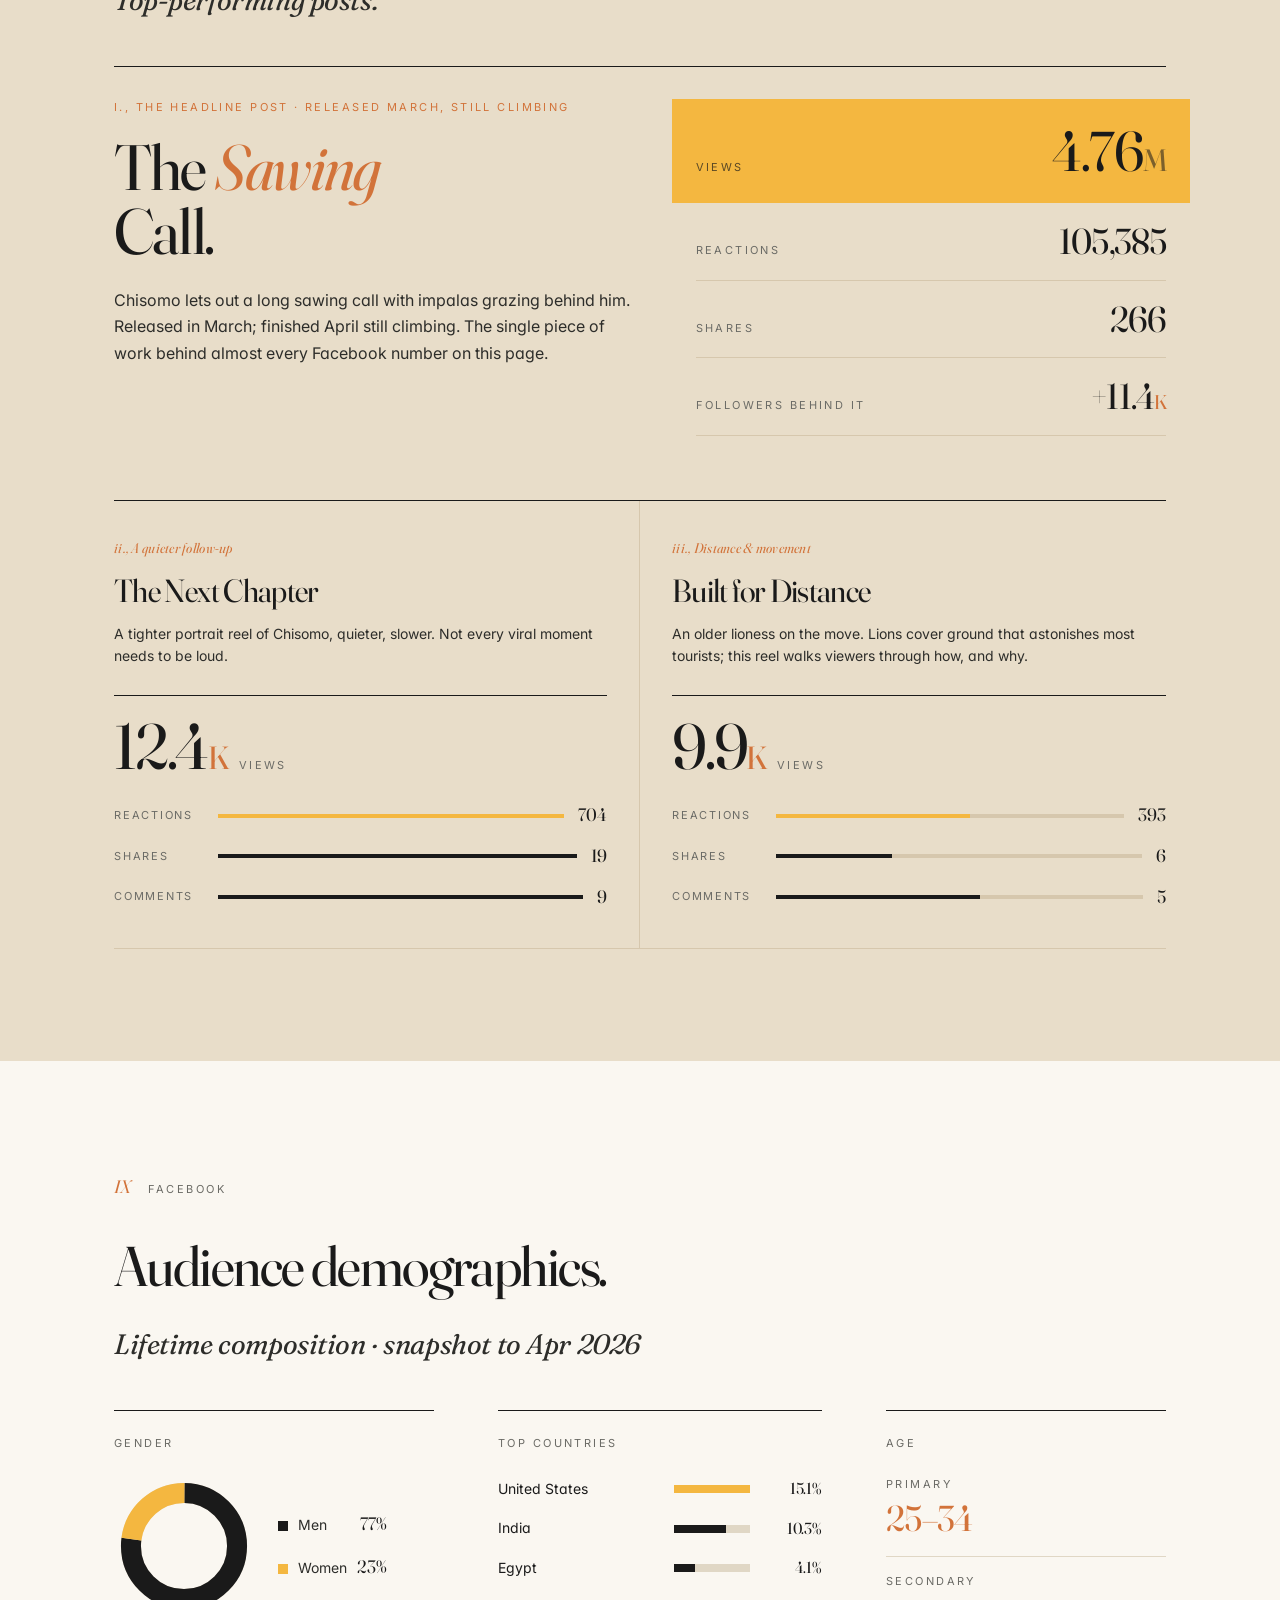
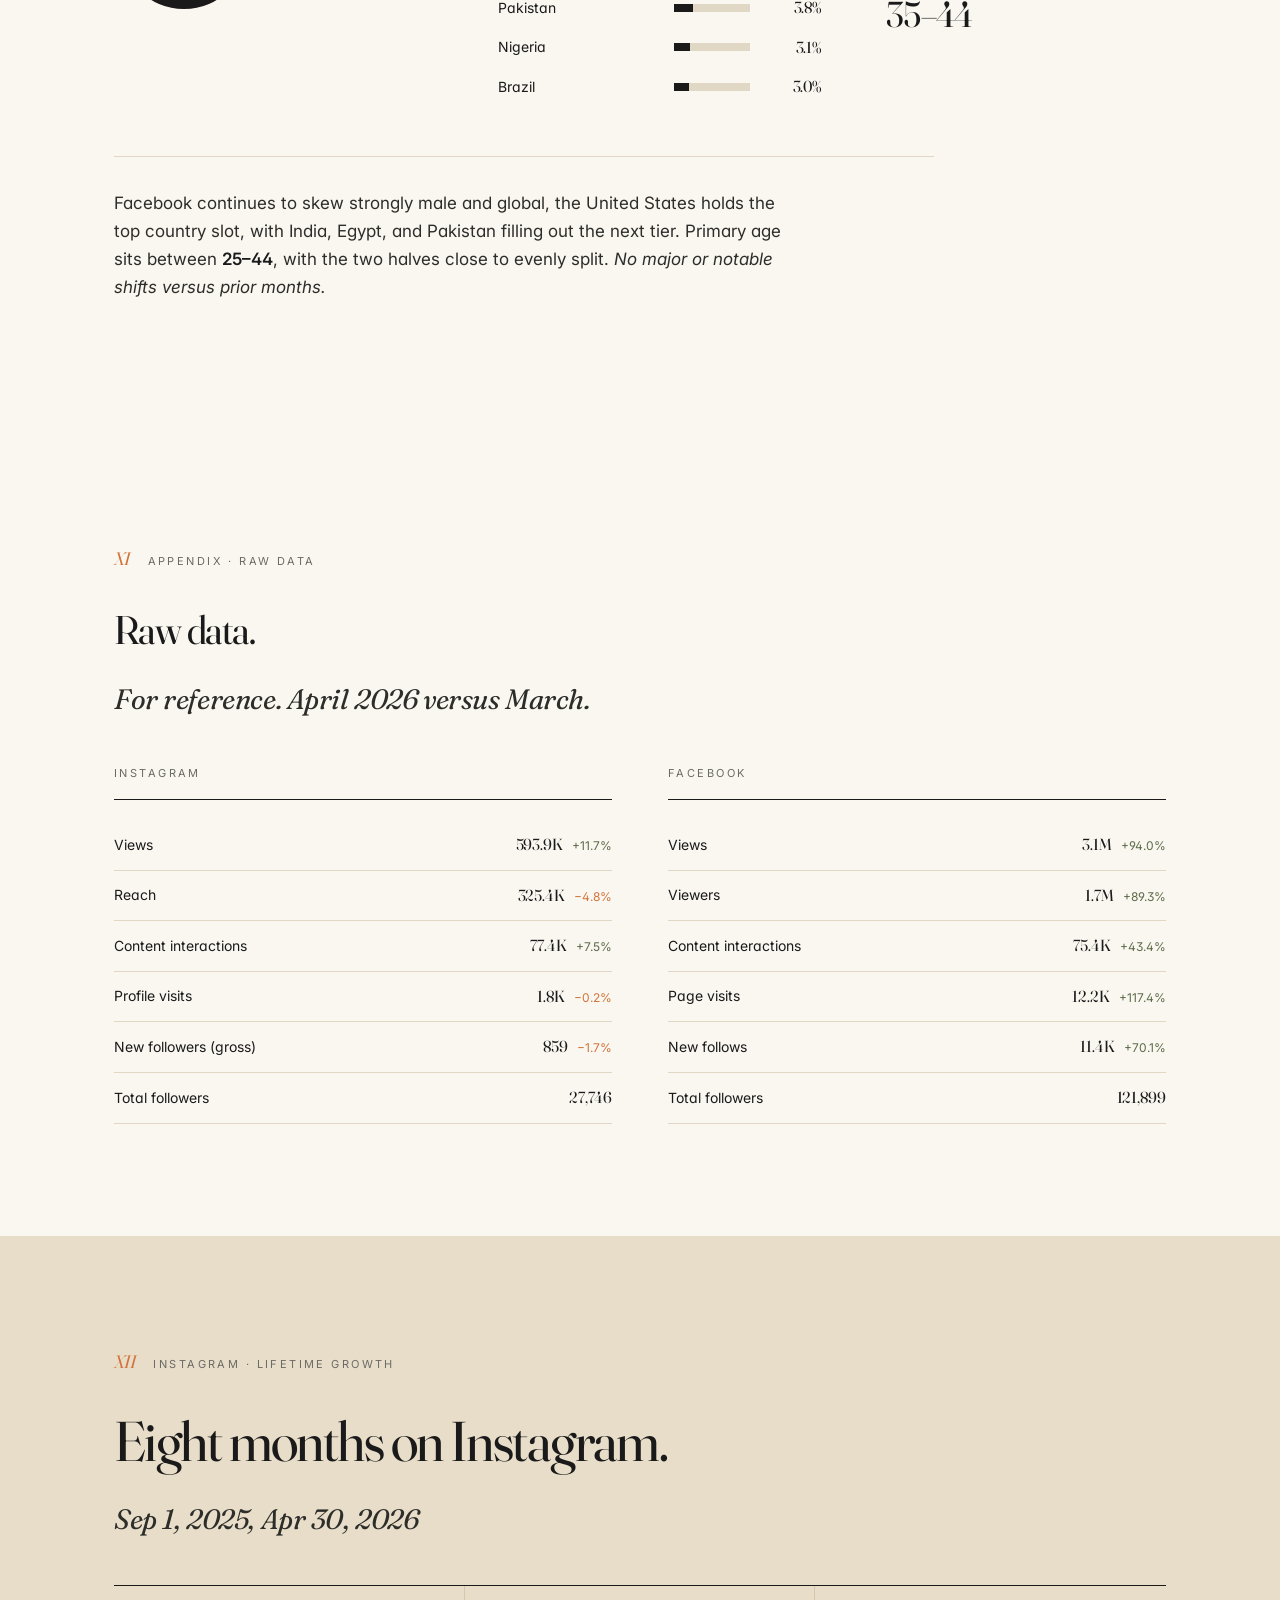
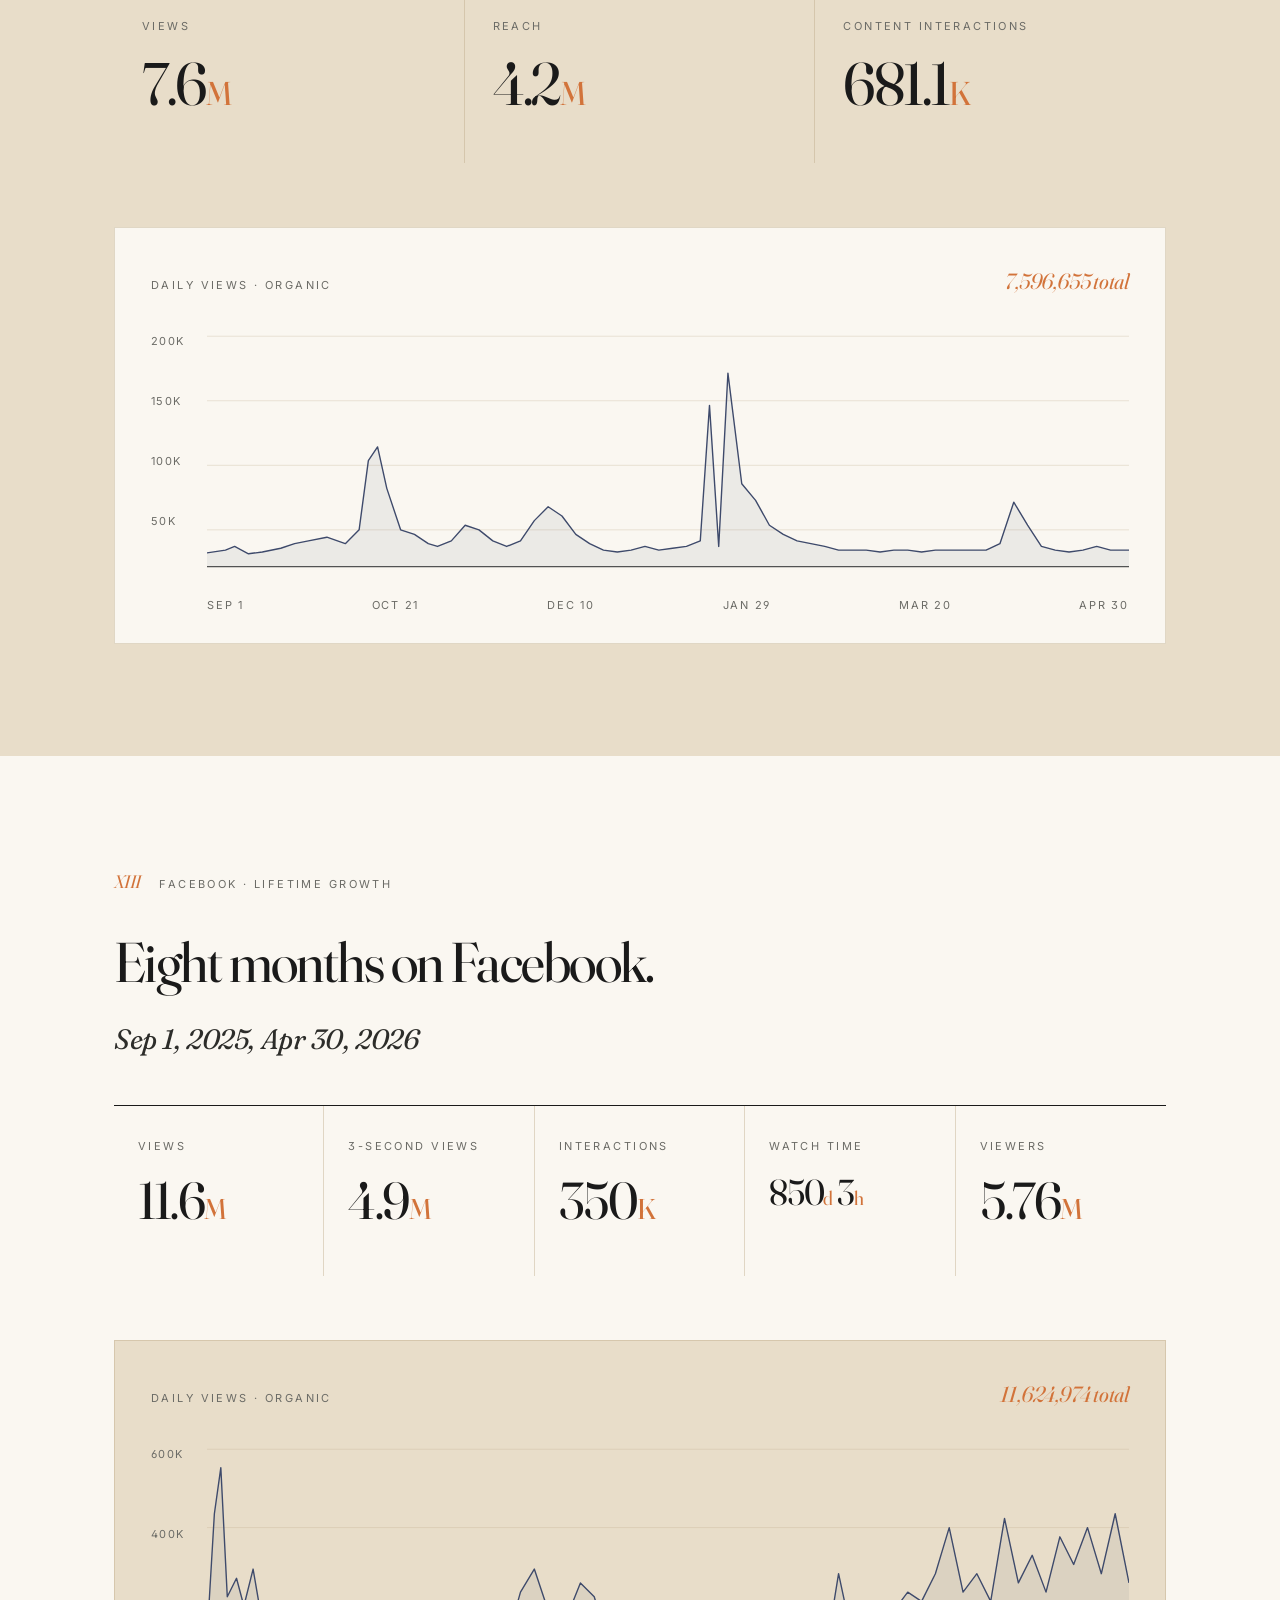
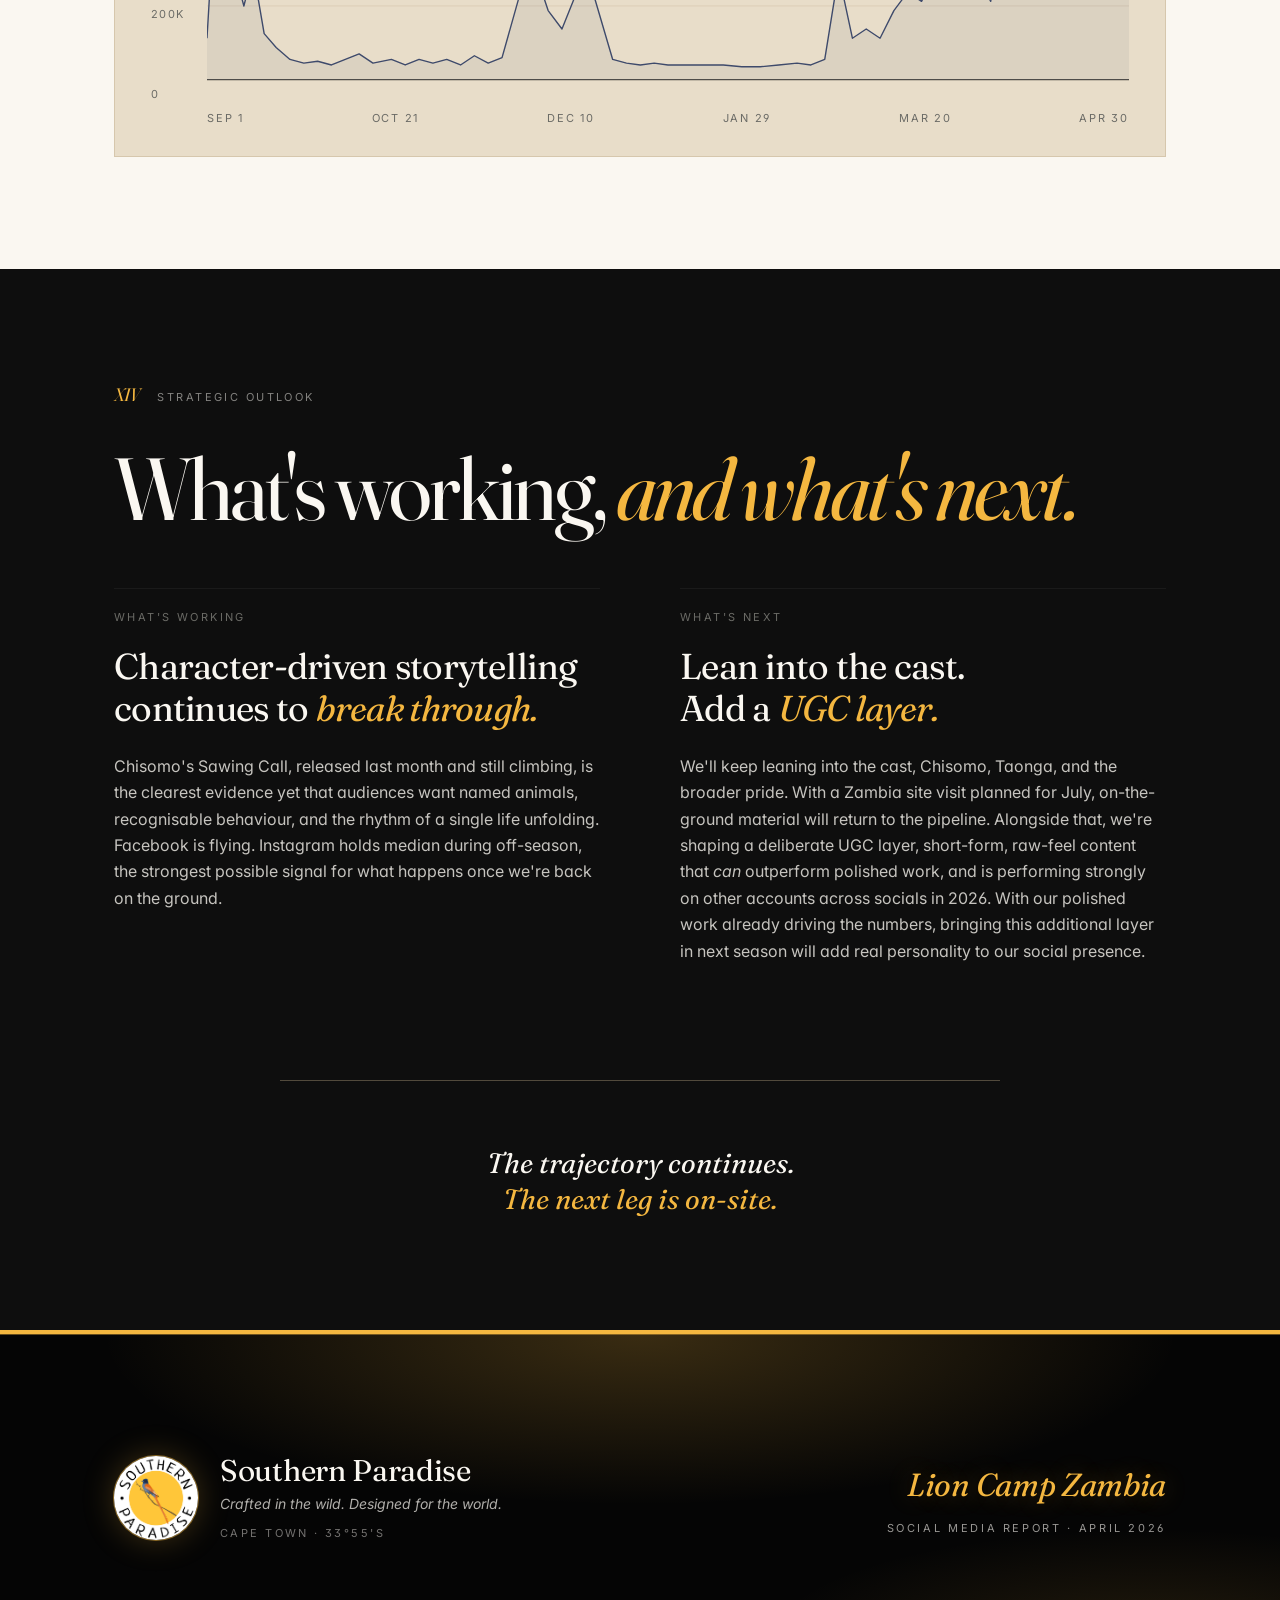
==== commit 250cd619: "Update index.html" ====
--- a/lion-camp/april-2026/index.html
+++ b/lion-camp/april-2026/index.html
@@ -1260,7 +1260,7 @@
           <tr>
             <th>Rank</th>
             <th>Lodge</th>
-            <th class="right">Net followers gained</th>
+            <th class="right">Followers gained</th>
           </tr>
         </thead>
         <tbody>
@@ -1301,7 +1301,7 @@
           <tr>
             <th>Rank</th>
             <th>Lodge</th>
-            <th class="right">Net followers gained</th>
+            <th class="right">Followers gained</th>
           </tr>
         </thead>
         <tbody>
